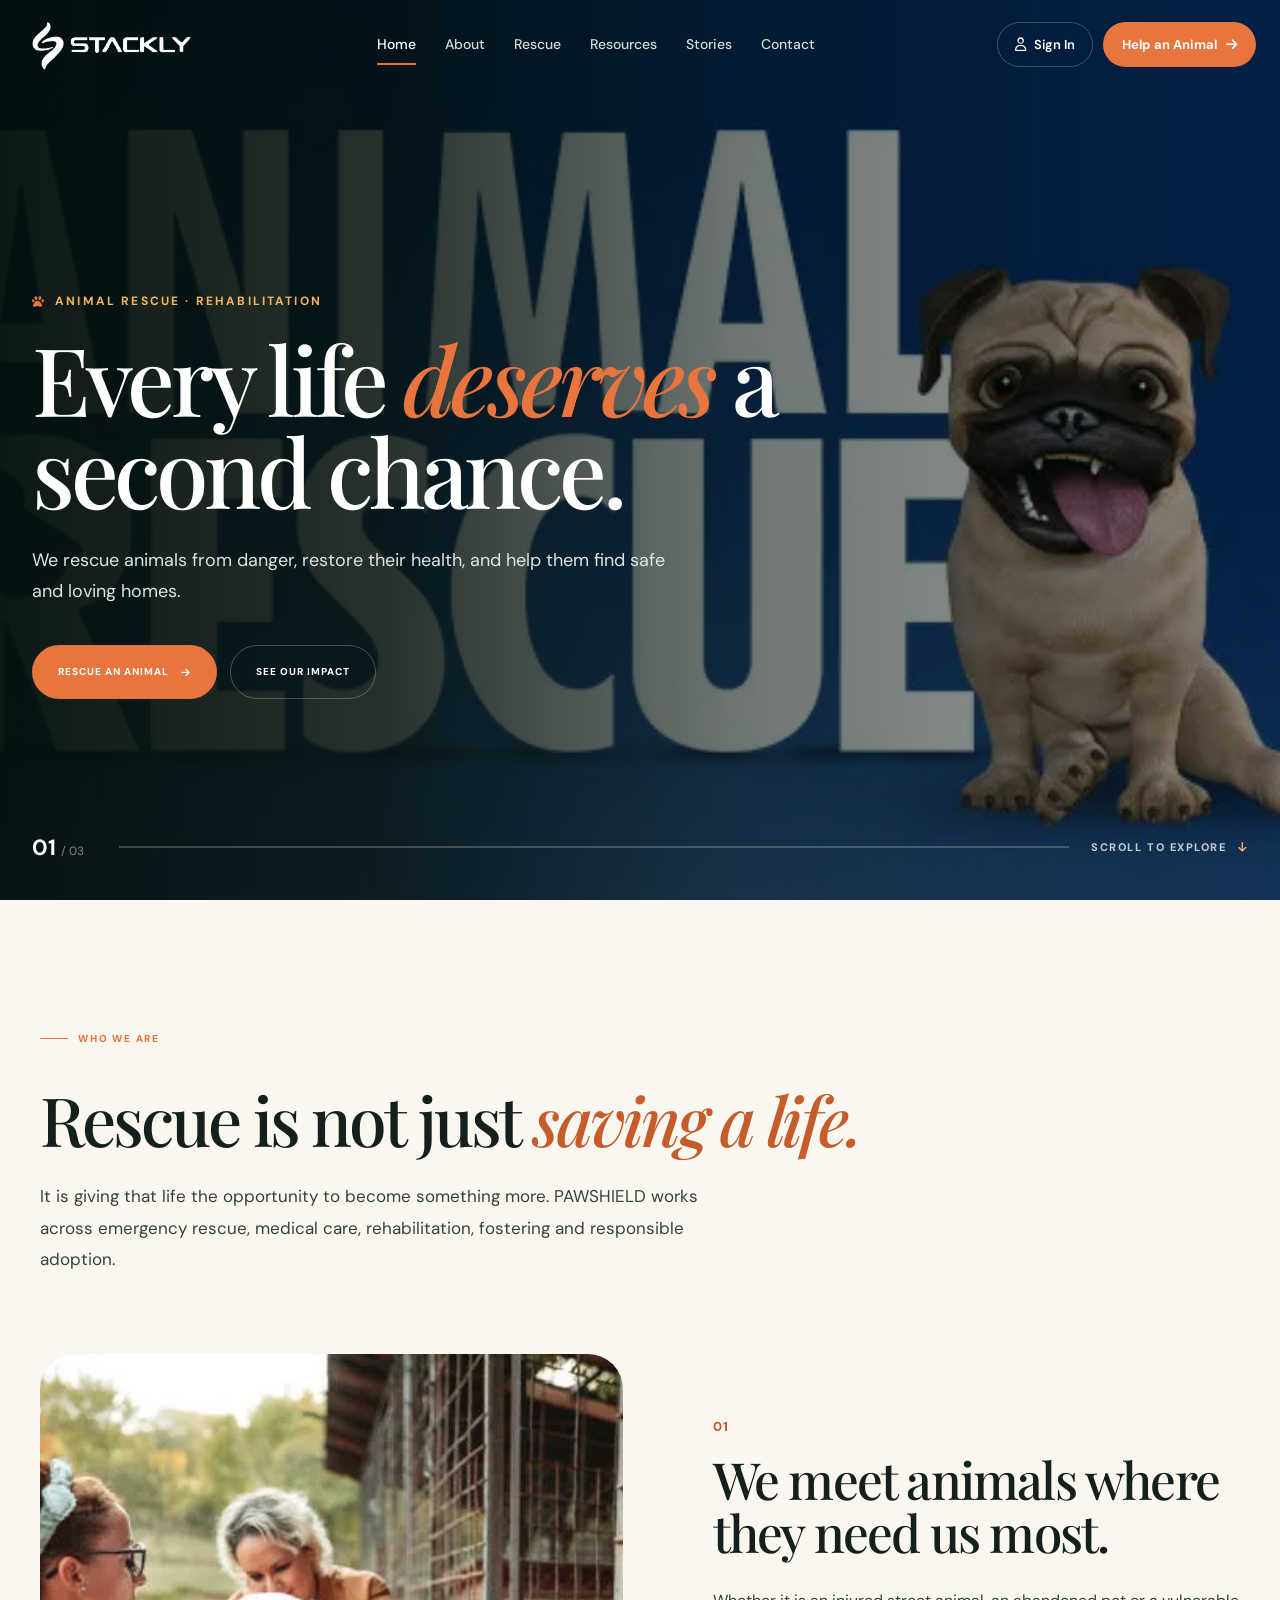
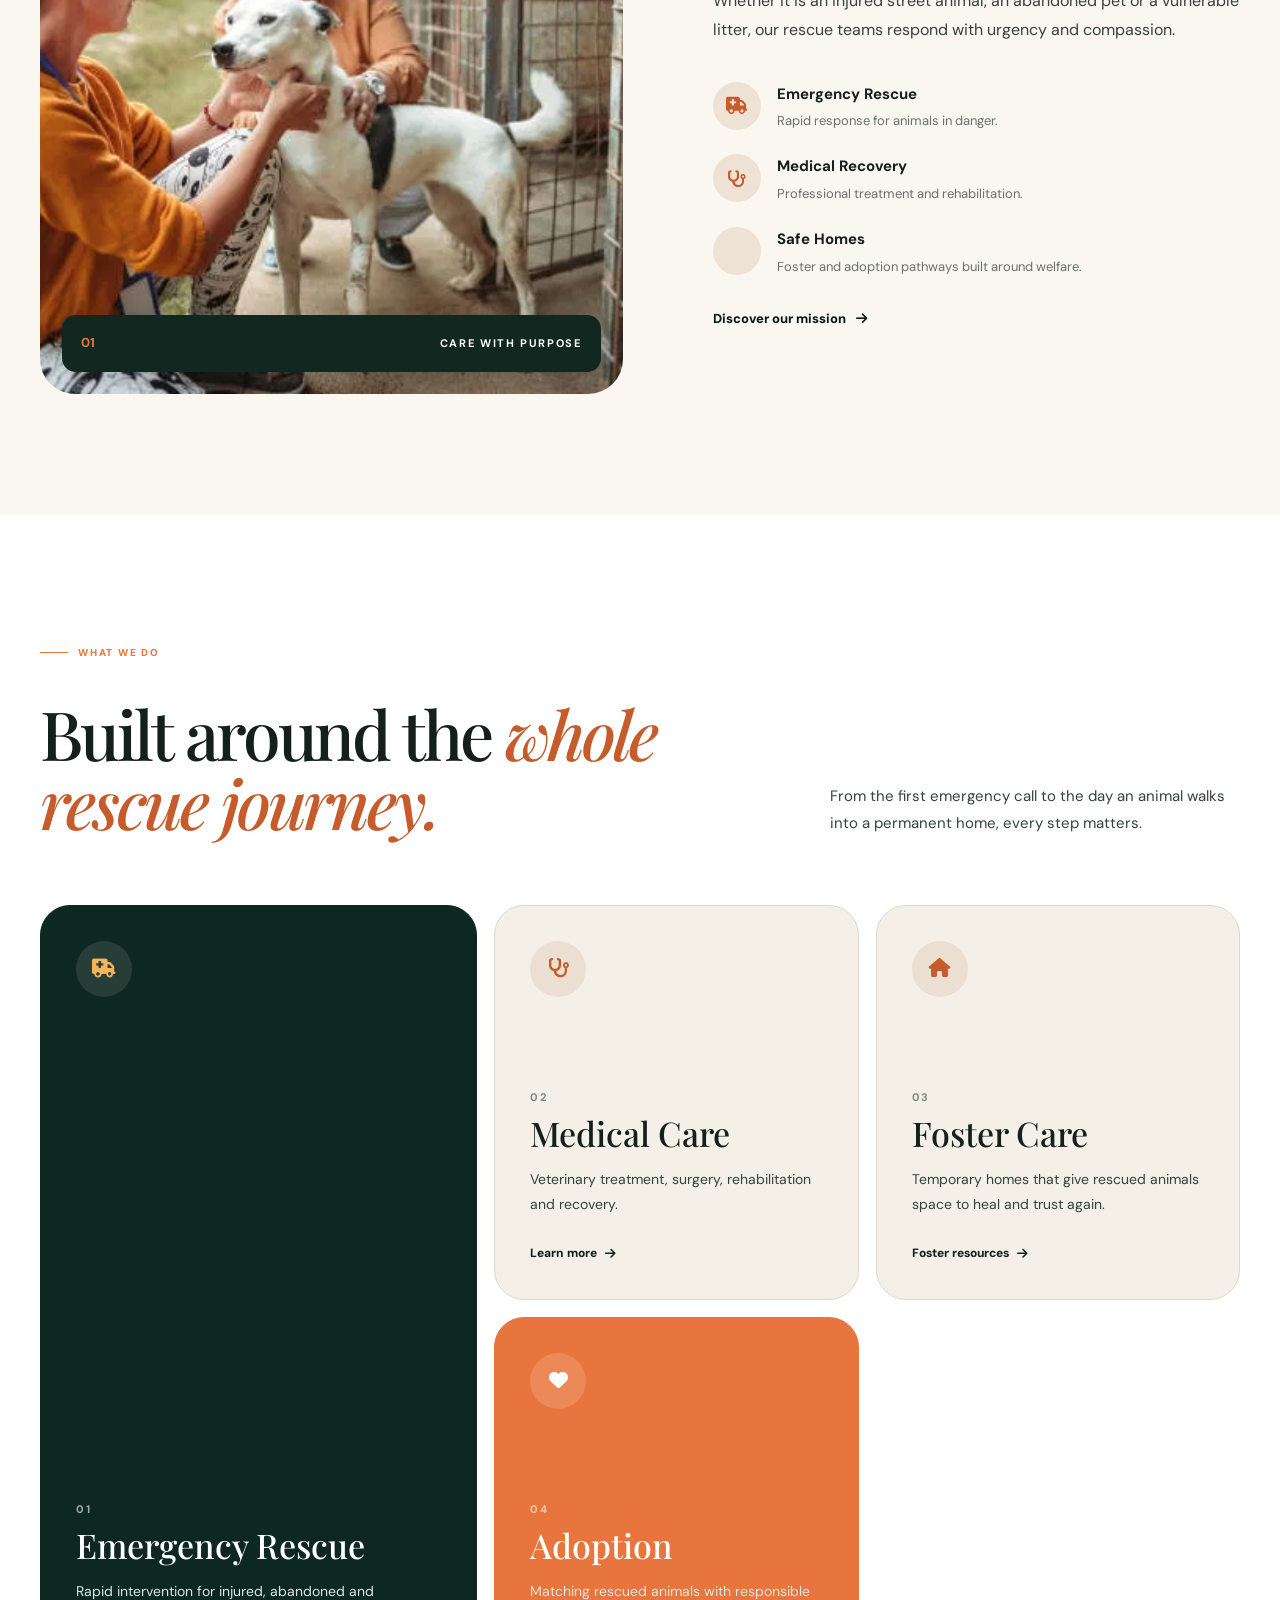
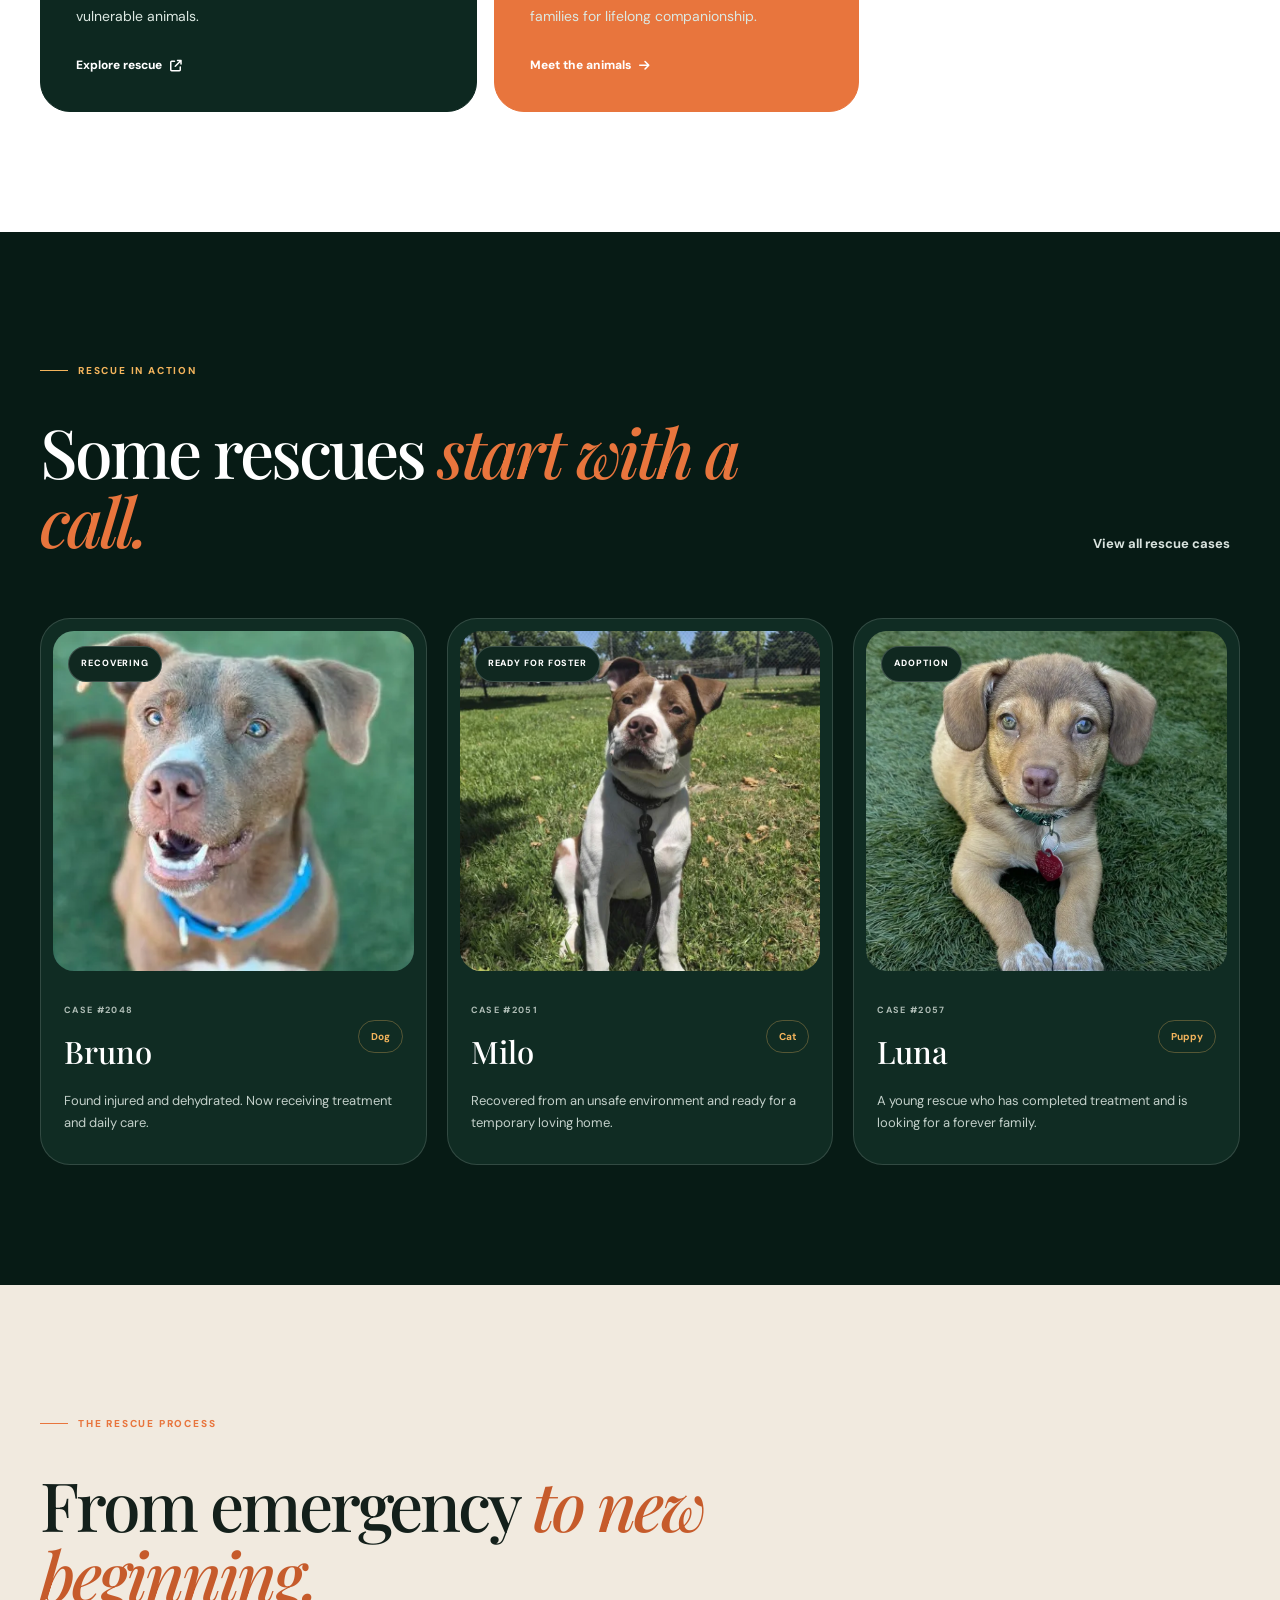
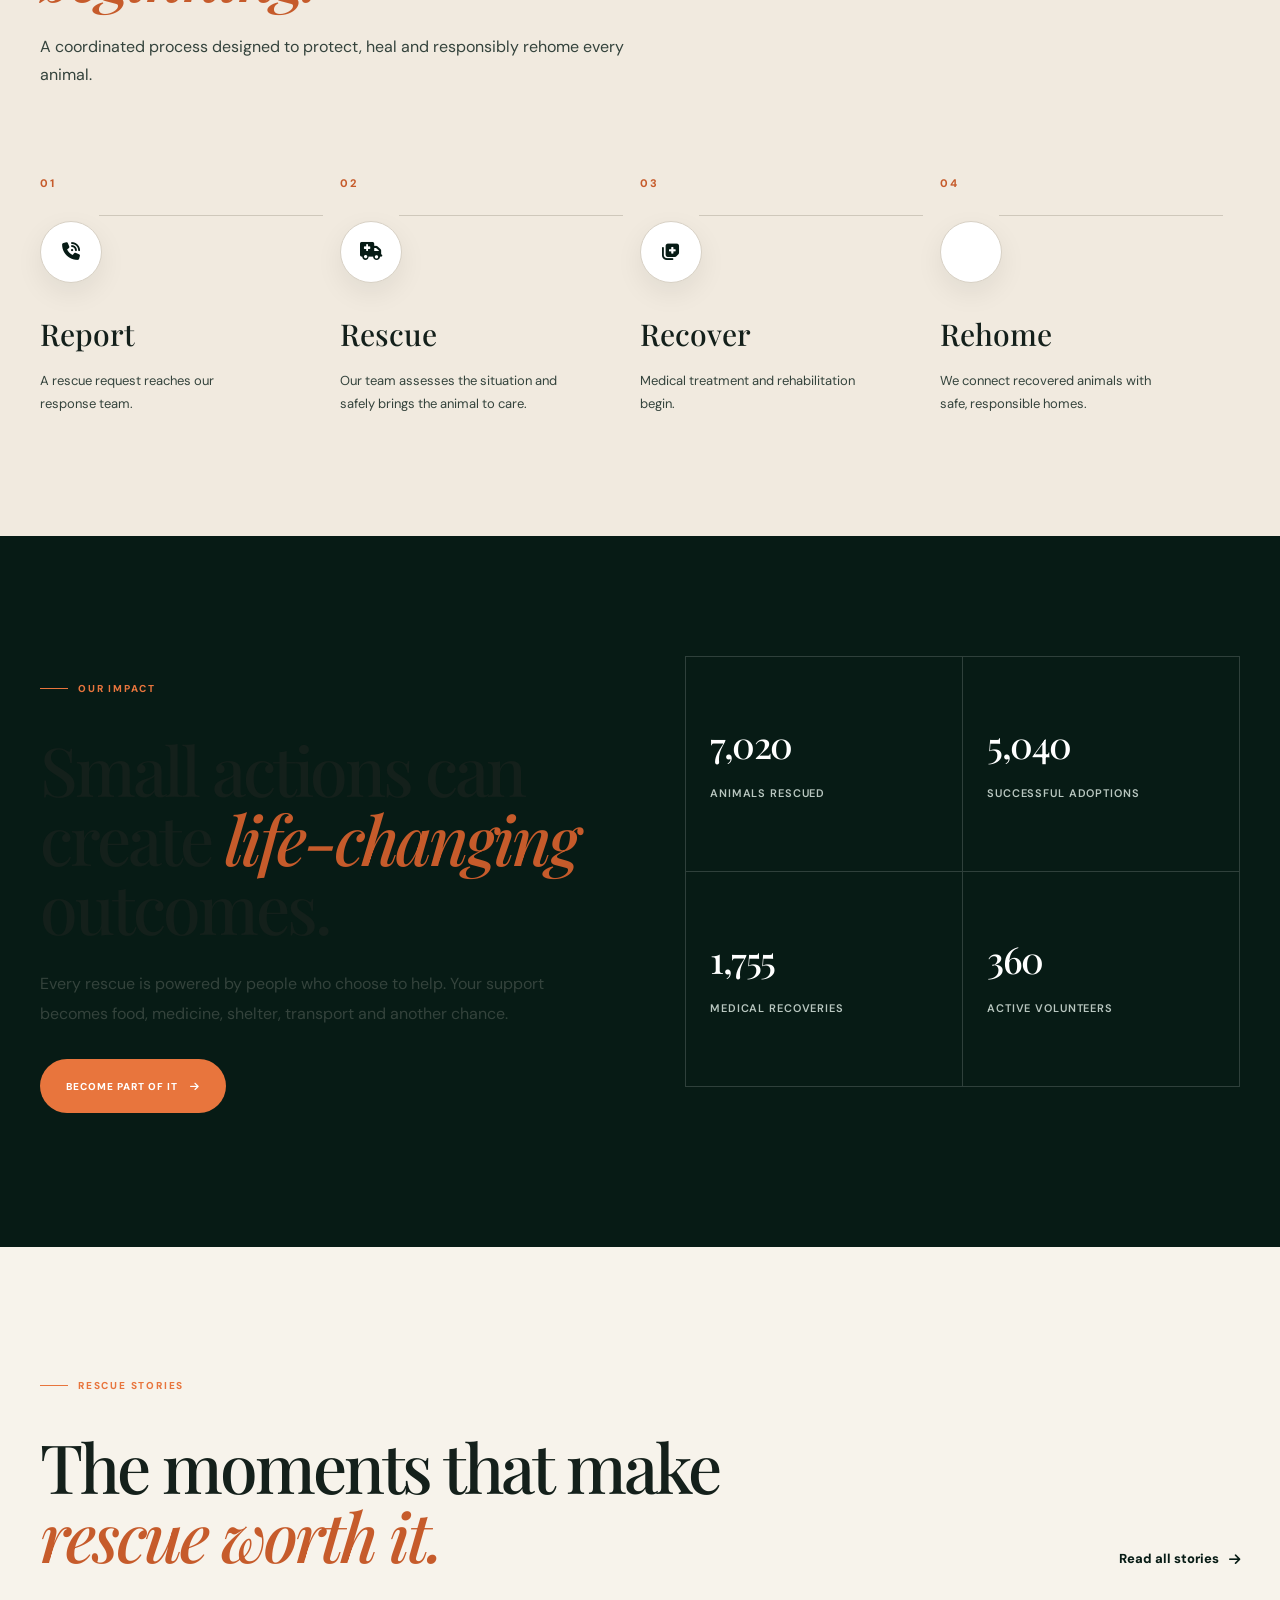
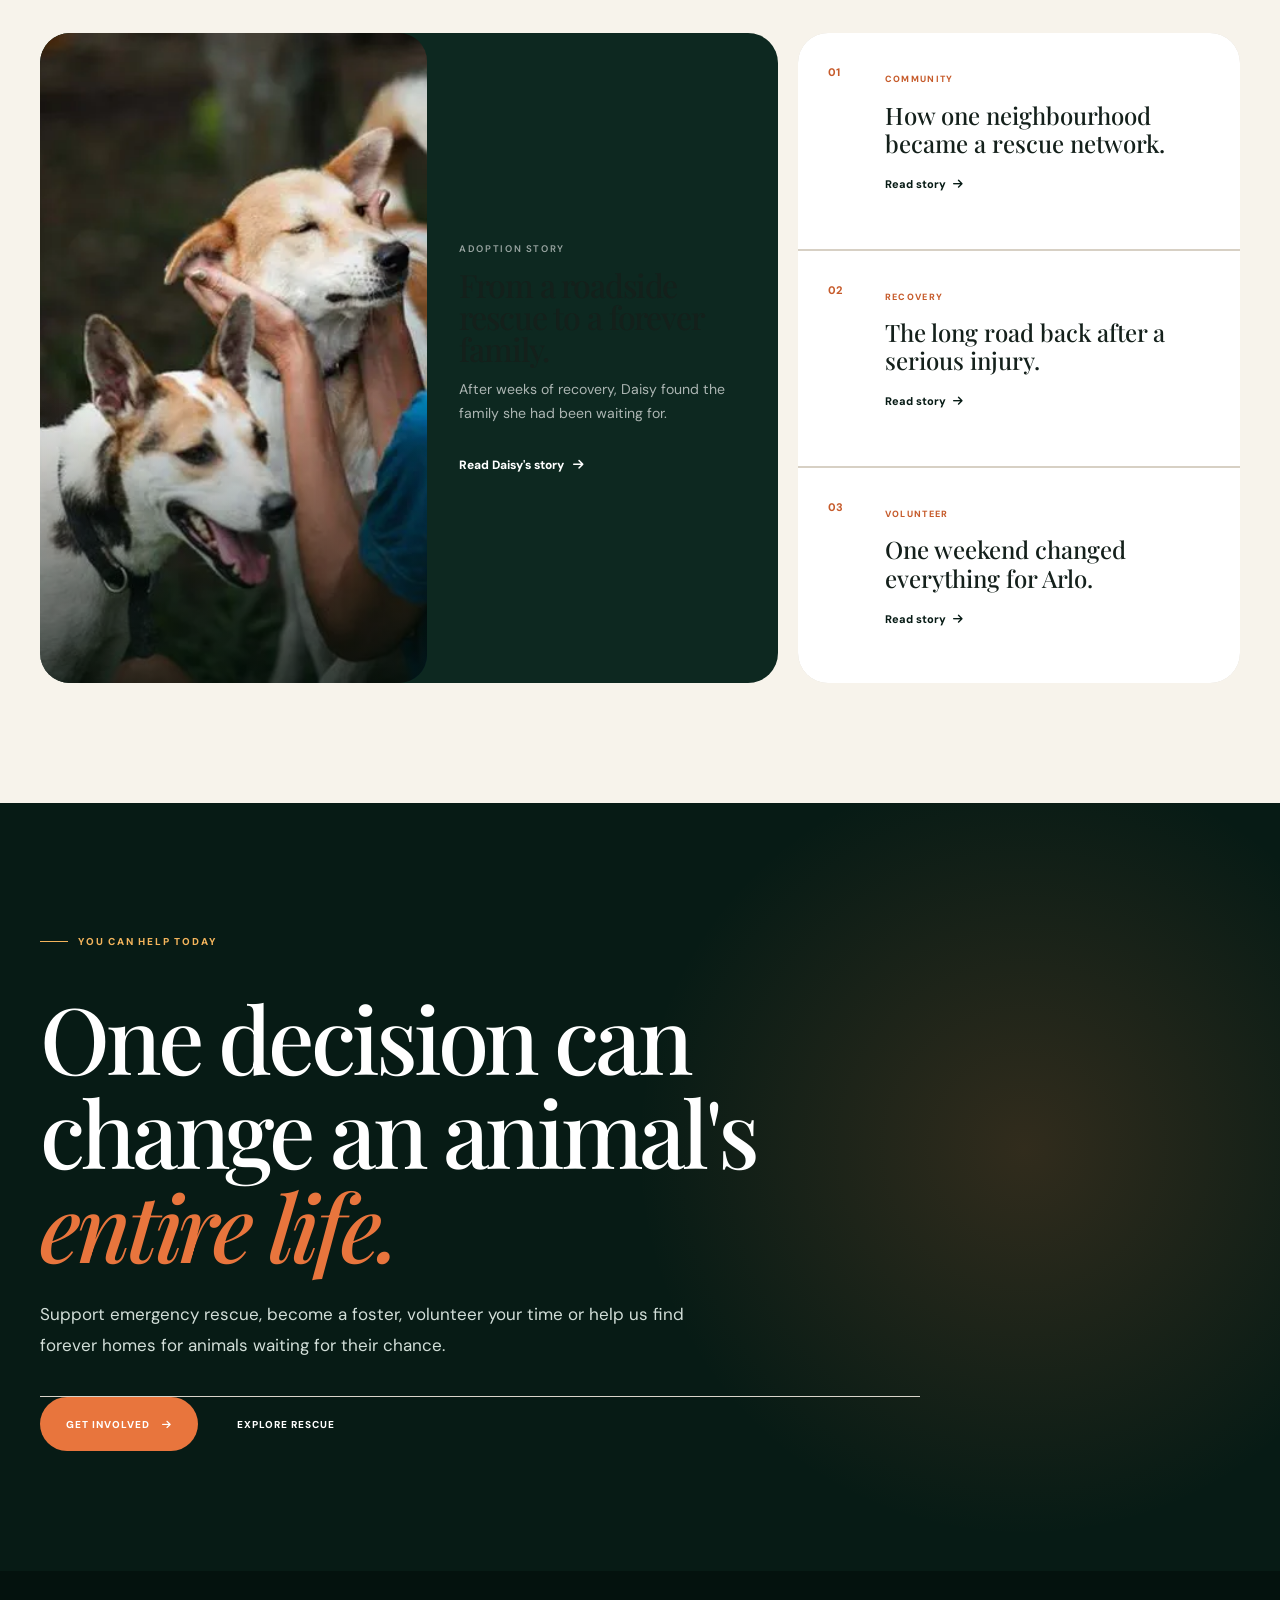
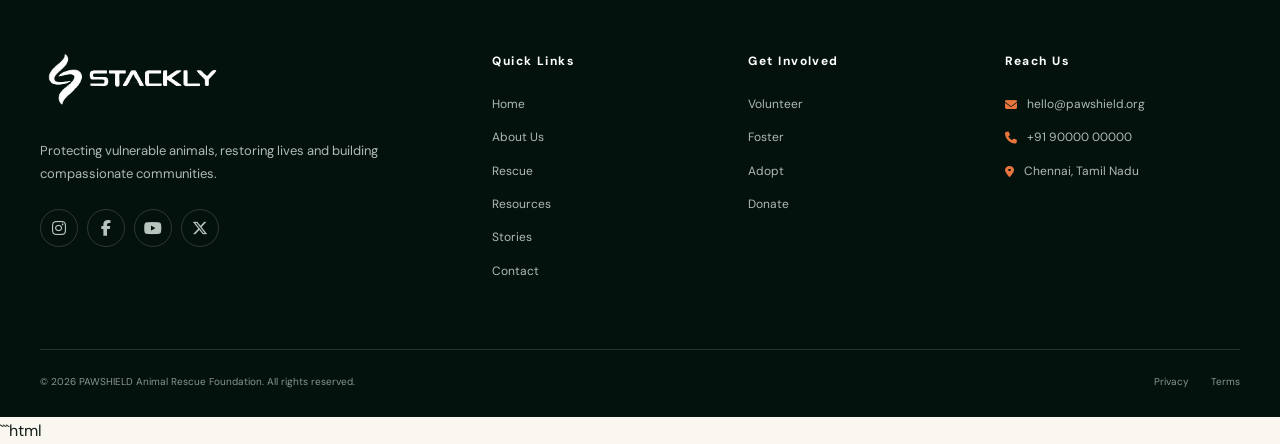
==== index.html @ c8bbee41 "first commit" ====
<!DOCTYPE html>
<html lang="en">

<head>
    <meta charset="UTF-8">

    <meta name="viewport" content="width=device-width, initial-scale=1.0">

    <meta name="description"
        content="A professional animal rescue foundation dedicated to emergency rescue, rehabilitation, foster care and adoption.">

    <title>PAWSHIELD — Animal Rescue Foundation</title>

    <!-- Fonts -->
    <link rel="preconnect" href="https://fonts.googleapis.com">
    <link rel="preconnect" href="https://fonts.gstatic.com" crossorigin>

    <link
        href="https://fonts.googleapis.com/css2?family=DM+Sans:wght@400;500;600;700&family=Playfair+Display:wght@500;600;700&display=swap"
        rel="stylesheet">

    <!-- Icons -->
    <link rel="stylesheet"
        href="https://cdnjs.cloudflare.com/ajax/libs/font-awesome/6.5.2/css/all.min.css">

    <link rel="stylesheet" href="css/style.css">
</head>

<body>

    <!-- =========================================================
         PRELOADER
    ========================================================== -->

    <div class="preloader" id="preloader">

        <div class="loader-brand">

            <div class="loader-paw">
                <i class="fa-solid fa-paw"></i>
            </div>

            <div class="loader-name">
                PAWSHIELD
            </div>

            <span>
                ANIMAL RESCUE FOUNDATION
            </span>

        </div>

        <div class="loader-line">
            <div class="loader-progress"></div>
        </div>

        <div class="loader-status">
            <span>Preparing a safer world</span>
            <strong id="loaderPercent">0%</strong>
        </div>

    </div>


    <!-- =========================================================
         NAVIGATION
    ========================================================== -->

    <header class="site-header" id="siteHeader">

        <div class="nav-shell">

            <a href="index.html" class="brand">

    <img
        src="assets/logo.webp"
        alt="PAWSHIELD Animal Rescue Foundation"
        class="brand-logo"
    >

</a>


            <nav class="desktop-nav">

                <a href="index.html" class="active">Home</a>
                <a href="about.html">About</a>
                <a href="rescue.html">Rescue</a>
                <a href="resources.html">Resources</a>
                <a href="stories.html">Stories</a>
                <a href="contact.html">Contact</a>

            </nav>


            <div class="nav-actions">

                <button class="login-trigger" id="openLogin">
                    <i class="fa-regular fa-user"></i>
                    Sign In
                </button>

                <a href="#help" class="nav-donate">
                    Help an Animal
                    <i class="fa-solid fa-arrow-right"></i>
                </a>

            </div>


            <button class="mobile-menu-btn" id="menuBtn" aria-label="Open menu">
                <span></span>
                <span></span>
                <span></span>
            </button>

        </div>

    </header>


    <!-- =========================================================
         MOBILE NAV
    ========================================================== -->

    <div class="mobile-overlay" id="mobileOverlay"></div>

    <aside class="mobile-drawer" id="mobileDrawer">

        <div class="drawer-top">

            <a href="index.html" class="drawer-brand">

                <span class="brand-mark">
                    <i class="fa-solid fa-paw"></i>
                </span>

                <strong>PAWSHIELD</strong>

            </a>

            <button class="drawer-close" id="drawerClose">
                <i class="fa-solid fa-xmark"></i>
            </button>

        </div>


        <nav class="mobile-nav">

            <a href="index.html" class="active">
                <i class="fa-solid fa-house"></i>
                Home
            </a>

            <a href="about.html">
                <i class="fa-solid fa-heart"></i>
                About
            </a>

            <a href="rescue.html">
                <i class="fa-solid fa-shield-dog"></i>
                Rescue
            </a>

            <a href="resources.html">
                <i class="fa-solid fa-book-open"></i>
                Resources
            </a>

            <a href="stories.html">
                <i class="fa-solid fa-camera"></i>
                Stories
            </a>

            <a href="contact.html">
                <i class="fa-solid fa-location-dot"></i>
                Contact
            </a>

        </nav>


        <div class="drawer-bottom">

            <button class="drawer-login" id="mobileLogin">
                <i class="fa-regular fa-user"></i>
                Sign In
            </button>

            <a href="#help" class="drawer-help">
                Help an Animal
                <i class="fa-solid fa-arrow-right"></i>
            </a>

        </div>

    </aside>


    <main>


        <!-- =====================================================
             SECTION 01 — HERO
        ====================================================== -->

        <section class="hero" id="hero">

            <div class="hero-media">

                <!-- HERO IMAGE 01 -->
                <article class="hero-slide active">

                    <img src="assets/h1.webp"
                        alt="Rescued dog being cared for">

                    <div class="hero-overlay"></div>

                    <div class="hero-content">

                        <span class="hero-eyebrow">
                            <i class="fa-solid fa-paw"></i>
                            ANIMAL RESCUE · REHABILITATION
                        </span>

                        <h1>
                            Every life
                            <em>deserves</em>
                            a second chance.
                        </h1>

                        <p>
                            We rescue animals from danger, restore their health,
                            and help them find safe and loving homes.
                        </p>

                        <div class="hero-actions">

                            <a href="rescue.html" class="btn btn-primary">
                                Rescue an Animal
                                <i class="fa-solid fa-arrow-right"></i>
                            </a>

                            <a href="#impact" class="btn btn-outline">
                                See Our Impact
                            </a>

                        </div>

                    </div>

                </article>


                <!-- HERO IMAGE 02 -->

                <article class="hero-slide">

                    <img src="assets/h2.webp"
                        alt="Rescue team caring for an animal">

                    <div class="hero-overlay"></div>

                    <div class="hero-content">

                        <span class="hero-eyebrow">
                            <i class="fa-solid fa-heart"></i>
                            CARE · COMPASSION · ACTION
                        </span>

                        <h1>
                            Rescue begins
                            with a moment of
                            <em>compassion.</em>
                        </h1>

                        <p>
                            From emergency response to rehabilitation,
                            every rescue is guided by care, patience and dignity.
                        </p>

                        <div class="hero-actions">

                            <a href="about.html" class="btn btn-primary">
                                Our Mission
                                <i class="fa-solid fa-arrow-right"></i>
                            </a>

                            <a href="#how-it-works" class="btn btn-outline">
                                How We Work
                            </a>

                        </div>

                    </div>

                </article>


                <!-- HERO IMAGE 03 -->

                <article class="hero-slide">

                    <img src="assets/h3.webp"
                        alt="Happy adopted rescue dog">

                    <div class="hero-overlay"></div>

                    <div class="hero-content">

                        <span class="hero-eyebrow">
                            <i class="fa-solid fa-house"></i>
                            FOSTER · ADOPT · BELONG
                        </span>

                        <h1>
                            From the streets
                            to a place called
                            <em>home.</em>
                        </h1>

                        <p>
                            Together, we transform abandoned lives into
                            stories of recovery, trust and belonging.
                        </p>

                        <div class="hero-actions">

                            <a href="stories.html" class="btn btn-primary">
                                Read Their Stories
                                <i class="fa-solid fa-arrow-right"></i>
                            </a>

                            <a href="#help" class="btn btn-outline">
                                Support Rescue
                            </a>

                        </div>

                    </div>

                </article>

            </div>


            <!-- HERO BOTTOM -->

            <div class="hero-bottom">

                <div class="hero-counter">
                    <strong id="heroCurrent">01</strong>
                    <span>/ 03</span>
                </div>

                <div class="hero-progress">
                    <span class="hero-progress-active"></span>
                </div>

                <div class="hero-scroll">
                    <span>SCROLL TO EXPLORE</span>
                    <i class="fa-solid fa-arrow-down"></i>
                </div>

            </div>

        </section>


        <!-- =====================================================
             SECTION 02 — MISSION
        ====================================================== -->

        <section class="section mission-section">

            <div class="container">

                <div class="section-intro reveal">

                    <span class="eyebrow">
                        WHO WE ARE
                    </span>

                    <h2>
                        Rescue is not just
                        <span>saving a life.</span>
                    </h2>

                    <p>
                        It is giving that life the opportunity to become
                        something more. PAWSHIELD works across emergency
                        rescue, medical care, rehabilitation, fostering
                        and responsible adoption.
                    </p>

                </div>


                <div class="mission-grid">

                    <div class="mission-image reveal">

                        <!-- IMAGE 04 -->
                        <img src="assets/h4.webp"
                            alt="Animal rescue volunteer">

                        <div class="image-caption">
                            <span>01</span>
                            <strong>CARE WITH PURPOSE</strong>
                        </div>

                    </div>


                    <div class="mission-content reveal">

                        <div class="mission-number">
                            01
                        </div>

                        <h3>
                            We meet animals
                            where they need us most.
                        </h3>

                        <p>
                            Whether it is an injured street animal,
                            an abandoned pet or a vulnerable litter,
                            our rescue teams respond with urgency
                            and compassion.
                        </p>


                        <div class="mission-points">

                            <div class="mission-point">

                                <span>
                                    <i class="fa-solid fa-truck-medical"></i>
                                </span>

                                <div>
                                    <strong>Emergency Rescue</strong>
                                    <p>Rapid response for animals in danger.</p>
                                </div>

                            </div>


                            <div class="mission-point">

                                <span>
                                    <i class="fa-solid fa-stethoscope"></i>
                                </span>

                                <div>
                                    <strong>Medical Recovery</strong>
                                    <p>Professional treatment and rehabilitation.</p>
                                </div>

                            </div>


                            <div class="mission-point">

                                <span>
                                    <i class="fa-solid fa-house-heart"></i>
                                </span>

                                <div>
                                    <strong>Safe Homes</strong>
                                    <p>Foster and adoption pathways built around welfare.</p>
                                </div>

                            </div>

                        </div>

                        <a href="about.html" class="text-link">
                            Discover our mission
                            <i class="fa-solid fa-arrow-right"></i>
                        </a>

                    </div>

                </div>

            </div>

        </section>


        <!-- =====================================================
             SECTION 03 — WHAT WE DO
        ====================================================== -->

        <section class="section services-section">

            <div class="container">

                <div class="section-heading-row reveal">

                    <div>

                        <span class="eyebrow">
                            WHAT WE DO
                        </span>

                        <h2>
                            Built around the
                            <span>whole rescue journey.</span>
                        </h2>

                    </div>

                    <p>
                        From the first emergency call to the day an animal
                        walks into a permanent home, every step matters.
                    </p>

                </div>


                <div class="service-grid">


                    <article class="service-card service-large reveal">

                        <div class="service-icon">
                            <i class="fa-solid fa-truck-medical"></i>
                        </div>

                        <span class="service-index">01</span>

                        <h3>
                            Emergency Rescue
                        </h3>

                        <p>
                            Rapid intervention for injured, abandoned
                            and vulnerable animals.
                        </p>

                        <a href="rescue.html">
                            Explore rescue
                            <i class="fa-solid fa-arrow-up-right-from-square"></i>
                        </a>

                    </article>


                    <article class="service-card reveal">

                        <div class="service-icon">
                            <i class="fa-solid fa-stethoscope"></i>
                        </div>

                        <span class="service-index">02</span>

                        <h3>
                            Medical Care
                        </h3>

                        <p>
                            Veterinary treatment, surgery,
                            rehabilitation and recovery.
                        </p>

                        <a href="rescue.html">
                            Learn more
                            <i class="fa-solid fa-arrow-right"></i>
                        </a>

                    </article>


                    <article class="service-card reveal">

                        <div class="service-icon">
                            <i class="fa-solid fa-house"></i>
                        </div>

                        <span class="service-index">03</span>

                        <h3>
                            Foster Care
                        </h3>

                        <p>
                            Temporary homes that give rescued animals
                            space to heal and trust again.
                        </p>

                        <a href="resources.html">
                            Foster resources
                            <i class="fa-solid fa-arrow-right"></i>
                        </a>

                    </article>


                    <article class="service-card service-accent reveal">

                        <div class="service-icon">
                            <i class="fa-solid fa-heart"></i>
                        </div>

                        <span class="service-index">04</span>

                        <h3>
                            Adoption
                        </h3>

                        <p>
                            Matching rescued animals with responsible
                            families for lifelong companionship.
                        </p>

                        <a href="stories.html">
                            Meet the animals
                            <i class="fa-solid fa-arrow-right"></i>
                        </a>

                    </article>

                </div>

            </div>

        </section>


        <!-- =====================================================
             SECTION 04 — RESCUE CASES
        ====================================================== -->

        <section class="section rescue-preview">

            <div class="container">

                <div class="section-heading-row light reveal">

                    <div>

                        <span class="eyebrow">
                            RESCUE IN ACTION
                        </span>

                        <h2>
                            Some rescues
                            <span>start with a call.</span>
                        </h2>

                    </div>

                    <a href="rescue.html" class="light-link">
                        View all rescue cases
                        <i class="fa-solid fa-arrow-up-right"></i>
                    </a>

                </div>


                <div class="rescue-grid">


                    <article class="rescue-card reveal">

                        <div class="rescue-image">

                            <img src="assets/h5.webp"
                                alt="Rescue dog">

                            <span class="rescue-status">
                                RECOVERING
                            </span>

                        </div>

                        <div class="rescue-info">

                            <div>
                                <small>CASE #2048</small>
                                <h3>Bruno</h3>
                            </div>

                            <span class="rescue-type">
                                Dog
                            </span>

                        </div>

                        <p>
                            Found injured and dehydrated.
                            Now receiving treatment and daily care.
                        </p>

                    </article>


                    <article class="rescue-card reveal">

                        <div class="rescue-image">

                            <img src="assets/h6.webp"
                                alt="Rescued cat">

                            <span class="rescue-status">
                                READY FOR FOSTER
                            </span>

                        </div>

                        <div class="rescue-info">

                            <div>
                                <small>CASE #2051</small>
                                <h3>Milo</h3>
                            </div>

                            <span class="rescue-type">
                                Cat
                            </span>

                        </div>

                        <p>
                            Recovered from an unsafe environment
                            and ready for a temporary loving home.
                        </p>

                    </article>


                    <article class="rescue-card reveal">

                        <div class="rescue-image">

                            <img src="assets/h7.webp"
                                alt="Rescued puppy">

                            <span class="rescue-status">
                                ADOPTION
                            </span>

                        </div>

                        <div class="rescue-info">

                            <div>
                                <small>CASE #2057</small>
                                <h3>Luna</h3>
                            </div>

                            <span class="rescue-type">
                                Puppy
                            </span>

                        </div>

                        <p>
                            A young rescue who has completed treatment
                            and is looking for a forever family.
                        </p>

                    </article>

                </div>

            </div>

        </section>


        <!-- =====================================================
             SECTION 05 — HOW IT WORKS
        ====================================================== -->

        <section class="section process-section" id="how-it-works">

            <div class="container">

                <div class="process-header reveal">

                    <span class="eyebrow">
                        THE RESCUE PROCESS
                    </span>

                    <h2>
                        From emergency
                        <span>to new beginning.</span>
                    </h2>

                    <p>
                        A coordinated process designed to protect,
                        heal and responsibly rehome every animal.
                    </p>

                </div>


                <div class="process-timeline">


                    <div class="process-step reveal">

                        <span class="step-number">
                            01
                        </span>

                        <div class="step-line"></div>

                        <div class="step-icon">
                            <i class="fa-solid fa-phone-volume"></i>
                        </div>

                        <h3>Report</h3>

                        <p>
                            A rescue request reaches our response team.
                        </p>

                    </div>


                    <div class="process-step reveal">

                        <span class="step-number">
                            02
                        </span>

                        <div class="step-line"></div>

                        <div class="step-icon">
                            <i class="fa-solid fa-truck-medical"></i>
                        </div>

                        <h3>Rescue</h3>

                        <p>
                            Our team assesses the situation and safely
                            brings the animal to care.
                        </p>

                    </div>


                    <div class="process-step reveal">

                        <span class="step-number">
                            03
                        </span>

                        <div class="step-line"></div>

                        <div class="step-icon">
                            <i class="fa-solid fa-notes-medical"></i>
                        </div>

                        <h3>Recover</h3>

                        <p>
                            Medical treatment and rehabilitation begin.
                        </p>

                    </div>


                    <div class="process-step reveal">

                        <span class="step-number">
                            04
                        </span>

                        <div class="step-line"></div>

                        <div class="step-icon">
                            <i class="fa-solid fa-house-heart"></i>
                        </div>

                        <h3>Rehome</h3>

                        <p>
                            We connect recovered animals with safe,
                            responsible homes.
                        </p>

                    </div>

                </div>

            </div>

        </section>


        <!-- =====================================================
             SECTION 06 — IMPACT
        ====================================================== -->

        <section class="section impact-section" id="impact">

            <div class="container">

                <div class="impact-layout">

                    <div class="impact-copy reveal">

                        <span class="eyebrow">
                            OUR IMPACT
                        </span>

                        <h2>
                            Small actions can
                            create <span>life-changing</span>
                            outcomes.
                        </h2>

                        <p>
                            Every rescue is powered by people who choose
                            to help. Your support becomes food, medicine,
                            shelter, transport and another chance.
                        </p>

                        <a href="#help" class="btn btn-primary dark-btn">
                            Become Part of It
                            <i class="fa-solid fa-arrow-right"></i>
                        </a>

                    </div>


                    <div class="impact-stats">

                        <div class="impact-stat reveal">

                            <strong class="counter" data-target="12480">
                                0
                            </strong>

                            <span>Animals Rescued</span>

                        </div>


                        <div class="impact-stat reveal">

                            <strong class="counter" data-target="8960">
                                0
                            </strong>

                            <span>Successful Adoptions</span>

                        </div>


                        <div class="impact-stat reveal">

                            <strong class="counter" data-target="3120">
                                0
                            </strong>

                            <span>Medical Recoveries</span>

                        </div>


                        <div class="impact-stat reveal">

                            <strong class="counter" data-target="640">
                                0
                            </strong>

                            <span>Active Volunteers</span>

                        </div>

                    </div>

                </div>

            </div>

        </section>


        <!-- =====================================================
             SECTION 07 — STORIES
        ====================================================== -->

        <section class="section stories-section">

            <div class="container">

                <div class="section-heading-row reveal">

                    <div>

                        <span class="eyebrow">
                            RESCUE STORIES
                        </span>

                        <h2>
                            The moments that
                            make <span>rescue worth it.</span>
                        </h2>

                    </div>

                    <a href="stories.html" class="text-link">
                        Read all stories
                        <i class="fa-solid fa-arrow-right"></i>
                    </a>

                </div>


                <div class="stories-grid">


                    <article class="story-feature reveal">

                        <div class="story-image">

                            <img src="assets/h8.webp"
                                alt="Happy adopted rescue animal">

                        </div>

                        <div class="story-content">

                            <span>
                                ADOPTION STORY
                            </span>

                            <h3>
                                From a roadside rescue
                                to a forever family.
                            </h3>

                            <p>
                                After weeks of recovery, Daisy found
                                the family she had been waiting for.
                            </p>

                            <a href="stories.html">
                                Read Daisy's story
                                <i class="fa-solid fa-arrow-right"></i>
                            </a>

                        </div>

                    </article>


                    <div class="story-side">


                        <article class="mini-story reveal">

                            <span class="mini-number">
                                01
                            </span>

                            <div>

                                <small>
                                    COMMUNITY
                                </small>

                                <h3>
                                    How one neighbourhood
                                    became a rescue network.
                                </h3>

                                <a href="stories.html">
                                    Read story
                                    <i class="fa-solid fa-arrow-right"></i>
                                </a>

                            </div>

                        </article>


                        <article class="mini-story reveal">

                            <span class="mini-number">
                                02
                            </span>

                            <div>

                                <small>
                                    RECOVERY
                                </small>

                                <h3>
                                    The long road back
                                    after a serious injury.
                                </h3>

                                <a href="stories.html">
                                    Read story
                                    <i class="fa-solid fa-arrow-right"></i>
                                </a>

                            </div>

                        </article>


                        <article class="mini-story reveal">

                            <span class="mini-number">
                                03
                            </span>

                            <div>

                                <small>
                                    VOLUNTEER
                                </small>

                                <h3>
                                    One weekend changed
                                    everything for Arlo.
                                </h3>

                                <a href="stories.html">
                                    Read story
                                    <i class="fa-solid fa-arrow-right"></i>
                                </a>

                            </div>

                        </article>

                    </div>

                </div>

            </div>

        </section>


        <!-- =====================================================
             SECTION 08 — FINAL CTA
        ====================================================== -->

        <section class="section help-section" id="help">

            <div class="help-background"></div>

            <div class="container">

                <div class="help-content reveal">

                    <span class="eyebrow">
                        YOU CAN HELP TODAY
                    </span>

                    <h2>
                        One decision can
                        change an animal's
                        <em>entire life.</em>
                    </h2>

                    <p>
                        Support emergency rescue, become a foster,
                        volunteer your time or help us find forever
                        homes for animals waiting for their chance.
                    </p>


                    <div class="help-actions">

                        <a href="contact.html" class="btn btn-primary">
                            Get Involved
                            <i class="fa-solid fa-arrow-right"></i>
                        </a>

                        <a href="rescue.html" class="btn btn-light">
                            Explore Rescue
                        </a>

                    </div>

                </div>

            </div>

        </section>

    </main>


    <!-- =========================================================
         FOOTER
    ========================================================== -->

    <footer class="site-footer">

        <div class="container">

            <div class="footer-main">


                <div class="footer-brand">

                     <a href="index.html" class="brand">

        <img
            src="assets/logo.webp"
            alt="PAWSHIELD Animal Rescue Foundation"
            class="footer-logo"
        >

    </a>

                    <p>
                        Protecting vulnerable animals,
                        restoring lives and building
                        compassionate communities.
                    </p>

                    <div class="social-links">

                        <a href="#" aria-label="Instagram">
                            <i class="fa-brands fa-instagram"></i>
                        </a>

                        <a href="#" aria-label="Facebook">
                            <i class="fa-brands fa-facebook-f"></i>
                        </a>

                        <a href="#" aria-label="Youtube">
                            <i class="fa-brands fa-youtube"></i>
                        </a>

                        <a href="#" aria-label="X">
                            <i class="fa-brands fa-x-twitter"></i>
                        </a>

                    </div>

                </div>


                <div class="footer-column">

                    <h4>Quick Links</h4>

                     <a href="index.html">Home</a>
                    <a href="about.html">About Us</a>
                    <a href="rescue.html">Rescue</a>
                    <a href="resources.html">Resources</a>
                    <a href="stories.html">Stories</a>
                    <a href="contact.html">Contact</a>

                </div>


                <div class="footer-column">

                    <h4>Get Involved</h4>

                    <a href="contact.html">Volunteer</a>
                    <a href="contact.html">Foster</a>
                    <a href="rescue.html">Adopt</a>
                    <a href="#help">Donate</a>

                </div>


                <div class="footer-column footer-contact">

                    <h4>Reach Us</h4>

                    <p>
                        <i class="fa-solid fa-envelope"></i>
                        hello@pawshield.org
                    </p>

                    <p>
                        <i class="fa-solid fa-phone"></i>
                        +91 90000 00000
                    </p>

                    <p>
                        <i class="fa-solid fa-location-dot"></i>
                        Chennai, Tamil Nadu
                    </p>

                </div>

            </div>


            <div class="footer-bottom">

                <span>
                    © 2026 PAWSHIELD Animal Rescue Foundation.
                    All rights reserved.
                </span>

                <div>
                    <a href="#">Privacy</a>
                    <a href="#">Terms</a>
                </div>

            </div>

        </div>

    </footer>


    <!-- =========================================================
         LOGIN MODAL
    ========================================================== -->

    ```html
<!-- =========================================================
     PAWSHIELD LOGIN MODAL
========================================================= -->

<div id="loginModal" class="login-modal">

    <div class="login-modal-content">

        <!-- CLOSE -->
        <button
            type="button"
            class="close-login"
            aria-label="Close login modal">

            <i class="fa-solid fa-xmark"></i>

        </button>


        <div class="login-card">


            <!-- =================================================
                 1. LOGIN SECTION
            ================================================= -->

            <div
                class="form-section active"
                id="loginSection"
                style="display:block; opacity:1; transform:translateY(0);">


                <!-- LOGIN HEADER -->

                <div class="login-header">

                    <a
                        href="index.html"
                        class="login-logo">

                        <img
                            src="assets/logo.webp"
                            alt="PAWSHIELD Animal Rescue Foundation"
                            class="logo-img">

                    </a>

                    <p>
                        Sign in to your PAWSHIELD rescue community.
                    </p>

                </div>


                <!-- USER / ADMIN TABS -->

                <div class="login-tabs">

                    <button
                        type="button"
                        class="login-tab-btn active"
                        id="tabUser">

                        User Login

                    </button>


                    <button
                        type="button"
                        class="login-tab-btn"
                        id="tabAdmin">

                        Admin Login

                    </button>

                </div>


                <!-- SUCCESS MESSAGE -->

                <div
                    id="loginSuccess"
                    class="alert alert-success">
                </div>


                <!-- ERROR MESSAGE -->

                <div
                    id="loginError"
                    class="alert alert-danger">
                </div>


                <!-- LOGIN FORM -->

                <form
                    id="loginForm"
                    novalidate>


                    <!-- EMAIL -->

                    <div class="form-group">

                        <label for="email">
                            Email Address
                        </label>

                        <input
                            type="email"
                            id="email"
                            class="form-control"
                            placeholder="you@example.com"
                            required
                            autocomplete="email">

                        <div
                            class="validation-message"
                            id="loginEmailValError">
                        </div>

                    </div>


                    <!-- PASSWORD -->

                    <div class="form-group">

                        <label for="password">
                            Password
                        </label>


                        <div class="password-input-wrapper">

                            <input
                                type="password"
                                id="password"
                                class="form-control"
                                placeholder="Enter your password"
                                required
                                autocomplete="current-password">


                            <button
                                type="button"
                                id="togglePassword"
                                class="password-toggle-btn"
                                aria-label="Show password">

                                <i class="fa-regular fa-eye"></i>

                            </button>

                        </div>


                        <div
                            class="validation-message"
                            id="loginPasswordValError">
                        </div>

                    </div>


                    <!-- REMEMBER / FORGOT -->

                    <div class="login-remember">

                        <label>

                            <input
                                type="checkbox"
                                id="rememberMe">

                            Remember Me

                        </label>


                        <a
                            href="#"
                            id="forgotPasswordLink">

                            Forgot Password?

                        </a>

                    </div>


                    <!-- LOGIN BUTTON -->

                    <button
                        type="submit"
                        class="btn btn-primary btn-login-submit"
                        style="width:100%;">

                        Sign In

                        <i class="fa-solid fa-arrow-right"></i>

                    </button>


                    <!-- SIGN UP -->

                    <div
                        class="login-signup-link"
                        style="
                            text-align:center;
                            margin-top:20px;
                            font-size:.9rem;
                        ">

                        Don't have an account?

                        <a
                            href="#"
                            id="toSignUpLink">

                            Create Account

                        </a>

                    </div>


                    <!-- SECURITY NOTE -->

                    <div class="login-note">

                        <i class="fa-solid fa-shield-dog"></i>

                        <span>
                            Your information is kept safe and secure.
                        </span>

                    </div>


                </form>

            </div>



            <!-- =================================================
                 2. FORGOT PASSWORD SECTION
            ================================================= -->

            <div
                class="form-section"
                id="forgotSection"
                style="
                    display:none;
                    opacity:0;
                    transform:translateY(10px);
                ">


                <!-- HEADER -->

                <div class="login-header">

                    <a
                        href="index.html"
                        class="login-logo">

                        <img
                            src="assets/logo.webp"
                            alt="PAWSHIELD Animal Rescue Foundation"
                            class="logo-img">

                    </a>


                    <p>
                        Recover access to your PAWSHIELD account.
                    </p>

                </div>


                <!-- SUCCESS -->

                <div
                    id="forgotSuccess"
                    class="alert alert-success">
                </div>


                <!-- ERROR -->

                <div
                    id="forgotError"
                    class="alert alert-danger">
                </div>


                <!-- FORGOT FORM -->

                <form
                    id="forgotForm"
                    novalidate>


                    <div class="form-group">

                        <label for="forgotEmail">
                            Email Address
                        </label>


                        <input
                            type="email"
                            id="forgotEmail"
                            class="form-control"
                            placeholder="you@example.com"
                            required
                            autocomplete="email">


                        <div
                            class="validation-message"
                            id="forgotEmailValError">
                        </div>

                    </div>


                    <!-- SEND RESET -->

                    <button
                        type="submit"
                        class="btn btn-primary btn-forgot-submit"
                        style="
                            width:100%;
                            margin-bottom:12px;
                        ">

                        Send Reset Link

                        <i class="fa-solid fa-arrow-right"></i>

                    </button>


                    <!-- BACK -->

                    <button
                        type="button"
                        class="btn btn-outline btn-back-to-login"
                        id="backToLoginFromForgot"
                        style="
                            width:100%;
                            border-color:var(--primary-color);
                            color:var(--primary-color);
                        ">

                        <i class="fa-solid fa-arrow-left"></i>

                        Back to Login

                    </button>


                </form>

            </div>



            <!-- =================================================
                 3. SIGN UP SECTION
            ================================================= -->

            <div
                class="form-section"
                id="signUpSection"
                style="
                    display:none;
                    opacity:0;
                    transform:translateY(10px);
                ">


                <!-- HEADER -->

                <div class="login-header">

                    <a
                        href="index.html"
                        class="login-logo">

                        <img
                            src="assets/logo.webp"
                            alt="PAWSHIELD Animal Rescue Foundation"
                            class="logo-img">

                    </a>


                    <p>
                        Create your PAWSHIELD rescue community account.
                    </p>

                </div>


                <!-- SUCCESS -->

                <div
                    id="signUpSuccess"
                    class="alert alert-success">
                </div>


                <!-- ERROR -->

                <div
                    id="signUpError"
                    class="alert alert-danger">
                </div>


                <!-- SIGN UP FORM -->

                <form
                    id="signUpForm"
                    novalidate>


                    <!-- FULL NAME -->

                    <div class="form-group">

                        <label for="signUpName">
                            Full Name
                        </label>


                        <input
                            type="text"
                            id="signUpName"
                            class="form-control"
                            placeholder="Enter your full name"
                            required
                            autocomplete="name"
                            oninput="
                                this.value=this.value.replace(
                                    /[^A-Za-z\s]/g,
                                    ''
                                )
                            ">


                        <div
                            class="validation-message"
                            id="signUpNameValError">
                        </div>

                    </div>


                    <!-- EMAIL -->

                    <div class="form-group">

                        <label for="signUpEmail">
                            Email Address
                        </label>


                        <input
                            type="email"
                            id="signUpEmail"
                            class="form-control"
                            placeholder="you@example.com"
                            required
                            autocomplete="email">


                        <div
                            class="validation-message"
                            id="signUpEmailValError">
                        </div>

                    </div>


                    <!-- MOBILE -->

                    <div class="form-group">

                        <label for="signUpMobile">
                            Mobile Number
                        </label>


                        <input
                            type="tel"
                            id="signUpMobile"
                            class="form-control"
                            placeholder="Enter 10-digit number"
                            required
                            maxlength="10"
                            inputmode="numeric"
                            autocomplete="tel"
                            oninput="
                                this.value=this.value.replace(
                                    /[^0-9]/g,
                                    ''
                                )
                            ">


                        <div
                            class="validation-message"
                            id="signUpMobileValError">
                        </div>

                    </div>


                    <!-- PASSWORD -->

                    <div class="form-group">

                        <label for="signUpPassword">
                            Password
                        </label>


                        <div class="password-input-wrapper">

                            <input
                                type="password"
                                id="signUpPassword"
                                class="form-control"
                                placeholder="Minimum 8 characters"
                                required
                                autocomplete="new-password">


                            <button
                                type="button"
                                id="toggleSignUpPassword"
                                class="password-toggle-btn"
                                aria-label="Show password">

                                <i class="fa-regular fa-eye"></i>

                            </button>

                        </div>


                        <div
                            class="validation-message"
                            id="signUpPasswordValError">
                        </div>

                    </div>


                    <!-- CONFIRM PASSWORD -->

                    <div class="form-group">

                        <label for="signUpConfirmPassword">
                            Confirm Password
                        </label>


                        <div class="password-input-wrapper">

                            <input
                                type="password"
                                id="signUpConfirmPassword"
                                class="form-control"
                                placeholder="Re-enter password"
                                required
                                autocomplete="new-password">


                            <button
                                type="button"
                                id="toggleSignUpConfirmPassword"
                                class="password-toggle-btn"
                                aria-label="Show password">

                                <i class="fa-regular fa-eye"></i>

                            </button>

                        </div>


                        <div
                            class="validation-message"
                            id="signUpConfirmPasswordValError">
                        </div>

                    </div>


                    <!-- CREATE ACCOUNT -->

                    <button
                        type="submit"
                        class="btn btn-primary btn-signup-submit"
                        style="
                            width:100%;
                            margin-bottom:12px;
                        ">

                        Create Account

                        <i class="fa-solid fa-arrow-right"></i>

                    </button>


                    <!-- BACK TO LOGIN -->

                    <button
                        type="button"
                        class="btn btn-outline btn-back-to-login"
                        id="backToLoginFromSignUp"
                        style="
                            width:100%;
                            border-color:var(--primary-color);
                            color:var(--primary-color);
                        ">

                        <i class="fa-solid fa-arrow-left"></i>

                        Back to Login

                    </button>


                </form>

            </div>


        </div>

    </div>

</div>

    <!-- =========================================================
         JAVASCRIPT
    ========================================================== -->

    <script>

        /* =====================================================
           PRELOADER
        ====================================================== */

        const preloader = document.getElementById("preloader");
        const loaderPercent = document.getElementById("loaderPercent");

        let loaderValue = 0;

        const loaderInterval = setInterval(() => {

            loaderValue += Math.floor(Math.random() * 8) + 3;

            if (loaderValue >= 100) {

                loaderValue = 100;

                clearInterval(loaderInterval);

                loaderPercent.textContent = "100%";

                setTimeout(() => {

                    preloader.classList.add("loaded");

                    document.body.classList.add("page-ready");

                }, 500);

            }

            loaderPercent.textContent = loaderValue + "%";

        }, 70);


        /* =====================================================
           HEADER SCROLL
        ====================================================== */

        const siteHeader = document.getElementById("siteHeader");

        window.addEventListener("scroll", () => {

            if (window.scrollY > 50) {

                siteHeader.classList.add("scrolled");

            } else {

                siteHeader.classList.remove("scrolled");

            }

        });


        /* =====================================================
           HERO SLIDER
        ====================================================== */

        const heroSlides = document.querySelectorAll(".hero-slide");
        const heroCurrent = document.getElementById("heroCurrent");
        const heroProgress = document.querySelector(".hero-progress-active");

        let currentSlide = 0;

        function changeHeroSlide() {

            heroSlides[currentSlide].classList.remove("active");

            currentSlide++;

            if (currentSlide >= heroSlides.length) {
                currentSlide = 0;
            }

            heroSlides[currentSlide].classList.add("active");

            heroCurrent.textContent =
                String(currentSlide + 1).padStart(2, "0");

            heroProgress.style.width =
                ((currentSlide + 1) / heroSlides.length * 100) + "%";

        }

        setInterval(changeHeroSlide, 6500);


        /* =====================================================
           MOBILE NAVIGATION
        ====================================================== */

        const menuBtn = document.getElementById("menuBtn");
        const drawerClose = document.getElementById("drawerClose");
        const mobileOverlay = document.getElementById("mobileOverlay");
        const mobileDrawer = document.getElementById("mobileDrawer");

        function openMenu() {

            document.body.classList.add("nav-open");

        }

        function closeMenu() {

            document.body.classList.remove("nav-open");

        }

        menuBtn.addEventListener("click", openMenu);
        drawerClose.addEventListener("click", closeMenu);
        mobileOverlay.addEventListener("click", closeMenu);


        document.querySelectorAll(".mobile-nav a").forEach(link => {

            link.addEventListener("click", closeMenu);

        });


        /* =====================================================
           REVEAL ANIMATION
        ====================================================== */

        const revealElements =
            document.querySelectorAll(".reveal");

        const revealObserver =
            new IntersectionObserver((entries) => {

                entries.forEach(entry => {

                    if (entry.isIntersecting) {

                        entry.target.classList.add("is-visible");

                        revealObserver.unobserve(entry.target);

                    }

                });

            }, {
                threshold: 0.12
            });


        revealElements.forEach(element => {

            revealObserver.observe(element);

        });


        /* =====================================================
           COUNTER ANIMATION
        ====================================================== */

        const counters =
            document.querySelectorAll(".counter");

        let countersStarted = false;

        function animateCounters() {

            if (countersStarted) return;

            countersStarted = true;

            counters.forEach(counter => {

                const target =
                    Number(counter.dataset.target);

                let current = 0;

                const increment =
                    Math.max(1, Math.floor(target / 80));

                const updateCounter = () => {

                    current += increment;

                    if (current >= target) {

                        counter.textContent =
                            target.toLocaleString();

                        return;

                    }

                    counter.textContent =
                        current.toLocaleString();

                    requestAnimationFrame(updateCounter);

                };

                updateCounter();

            });

        }


        const impactSection =
            document.getElementById("impact");

        const counterObserver =
            new IntersectionObserver((entries) => {

                entries.forEach(entry => {

                    if (entry.isIntersecting) {

                        animateCounters();

                        counterObserver.disconnect();

                    }

                });

            }, {
                threshold: 0.3
            });

        counterObserver.observe(impactSection);


        /* =====================================================
           LOGIN MODAL
        ====================================================== */

        const authModal =
            document.getElementById("authModal");

        const openLogin =
            document.getElementById("openLogin");

        const mobileLogin =
            document.getElementById("mobileLogin");

        const closeLogin =
            document.getElementById("closeLogin");

        const modalOverlay =
            document.getElementById("modalOverlay");


        function showLogin() {

            authModal.classList.add("active");

            document.body.classList.add("modal-open");

        }


        function hideLogin() {

            authModal.classList.remove("active");

            document.body.classList.remove("modal-open");

        }


        openLogin.addEventListener("click", showLogin);

        mobileLogin.addEventListener("click", () => {

            closeMenu();

            showLogin();

        });

        closeLogin.addEventListener("click", hideLogin);

        modalOverlay.addEventListener("click", hideLogin);


        /* =====================================================
           PASSWORD TOGGLE
        ====================================================== */

        const passwordInput =
            document.getElementById("password");

        const passwordToggle =
            document.getElementById("passwordToggle");


        passwordToggle.addEventListener("click", () => {

            const isPassword =
                passwordInput.type === "password";

            passwordInput.type =
                isPassword ? "text" : "password";

            passwordToggle.innerHTML =
                isPassword
                    ? '<i class="fa-regular fa-eye-slash"></i>'
                    : '<i class="fa-regular fa-eye"></i>';

        });


        /* =====================================================
           LOGIN FORM
        ====================================================== */

        const loginForm =
            document.getElementById("loginForm");

        loginForm.addEventListener("submit", (event) => {

            event.preventDefault();

            const button =
                loginForm.querySelector(".auth-submit");

            button.innerHTML =
                'Signing in <i class="fa-solid fa-spinner fa-spin"></i>';

            setTimeout(() => {

                button.innerHTML =
                    'Signed In <i class="fa-solid fa-check"></i>';

            }, 1000);

        });


        /* =====================================================
           ESCAPE KEY
        ====================================================== */

        document.addEventListener("keydown", (event) => {

            if (event.key === "Escape") {

                closeMenu();
                hideLogin();

            }

        });


        /* =====================================================
           SMOOTH ANCHOR
        ====================================================== */

        document.querySelectorAll('a[href^="#"]').forEach(link => {

            link.addEventListener("click", function (event) {

                const targetId =
                    this.getAttribute("href");

                if (targetId === "#") return;

                const target =
                    document.querySelector(targetId);

                if (!target) return;

                event.preventDefault();

                target.scrollIntoView({
                    behavior: "smooth",
                    block: "start"
                });

            });

        });

    </script>
   <script src="js/login-modal.js"></script>
   
</body>

</html>
---- css/style.css ----
:root {
    --forest: #071b15;
    --forest-2: #0d2820;
    --forest-3: #15372c;

    --ivory: #faf7f0;
    --cream: #f1eadf;
    --white: #ffffff;

    --ink: #14201b;
    --ink-soft: #26352e;

    --text-dark: #34433c;
    --text-light: #eef5f1;
    --text-muted: #68766f;
    --text-muted-light: #b8c5be;

    --orange: #e8753d;
    --orange-dark: #c95b27;
    --amber: #f5b75e;
    --green: #3d9d73;

    --border-light: #dcd8ce;
    --border-dark: rgba(255,255,255,.16);

    --shadow:
        0 25px 70px rgba(7,27,21,.12);

    --radius: 28px;

    --container: 1240px;
}


/* =========================================================
   RESET
========================================================= */

* {
    margin: 0;
    padding: 0;
    box-sizing: border-box;
}

html {
    scroll-behavior: smooth;
}

body {
    margin: 0;
    background: var(--ivory);
    color: var(--ink);

    font-family: "DM Sans", sans-serif;

    font-size: 16px;
    line-height: 1.7;

    overflow-x: hidden;

    -webkit-font-smoothing: antialiased;
}

body.modal-open,
body.nav-open {
    overflow: hidden;
}

img {
    display: block;
    width: 100%;
    max-width: 100%;
}

a {
    color: inherit;
    text-decoration: none;
}

button,
input,
textarea,
select {
    font: inherit;
}

button {
    cursor: pointer;
}


/* =========================================================
   CONTAINER
========================================================= */

.container {
    width: min(
        calc(100% - 64px),
        var(--container)
    );

    margin-inline: auto;
}


/* =========================================================
   PRELOADER
========================================================= */

.preloader {
    position: fixed;
    inset: 0;
    z-index: 99999;

    display: flex;
    flex-direction: column;
    justify-content: center;
    align-items: center;

    background: #071b15;
    color: #ffffff;

    transition:
        opacity .8s ease,
        visibility .8s ease,
        transform .9s cubic-bezier(.7,0,.2,1);
}

.preloader.loaded {
    opacity: 0;
    visibility: hidden;
    transform: translateY(-100%);
    pointer-events: none;
}

.loader-brand {
    display: flex;
    flex-direction: column;
    align-items: center;
    text-align: center;

    animation:
        loaderIn 1s cubic-bezier(.2,.8,.2,1) both;
}

.loader-paw {
    width: 72px;
    height: 72px;

    display: grid;
    place-items: center;

    margin-bottom: 22px;

    color: var(--orange);

    border: 1px solid rgba(255,255,255,.25);
    border-radius: 50%;

    font-size: 27px;

    animation: pawPulse 1.7s ease-in-out infinite;
}

.loader-name {
    font-size: 27px;
    font-weight: 700;
    letter-spacing: .15em;
}

.loader-brand span {
    margin-top: 5px;

    color: #b8c5be;

    font-size: 10px;
    font-weight: 600;
    letter-spacing: .2em;
}

.loader-line {
    width: min(360px, 75vw);
    height: 3px;

    margin-top: 52px;

    background: rgba(255,255,255,.15);

    overflow: hidden;
}

.loader-progress {
    width: 0;
    height: 100%;

    background: var(--orange);

    animation:
        loaderProgress 2.1s cubic-bezier(.2,.8,.2,1) forwards;
}

.loader-status {
    width: min(360px, 75vw);

    display: flex;
    justify-content: space-between;

    margin-top: 13px;

    color: #b8c5be;

    font-size: 11px;
}

.loader-status strong {
    color: #ffffff;
}


/* =========================================================
   HEADER
========================================================= */

.site-header {
    position: fixed;

    top: 0;
    left: 0;
    right: 0;

    z-index: 500;

    padding: 19px 0;

    transition:
        background .35s ease,
        padding .35s ease,
        box-shadow .35s ease;
}

.site-header.scrolled {
    padding: 12px 0;

    background: rgba(7,27,21,.96);

    box-shadow:
        0 10px 35px rgba(0,0,0,.18);

    backdrop-filter: blur(16px);
}

.nav-shell {
    width: min(
        calc(100% - 48px),
        1380px
    );

    margin: auto;

    display: flex;
    align-items: center;
    justify-content: space-between;

    gap: 30px;
}


/* =========================================================
   BRAND
========================================================= */

.brand {
    display: inline-flex;
    align-items: center;
    gap: 12px;

    flex-shrink: 0;
}

.brand-mark {
    width: 44px;
    height: 44px;

    display: grid;
    place-items: center;

    background: var(--orange);
    color: #ffffff;

    border-radius: 50%;

    font-size: 18px;

    box-shadow:
        0 8px 25px rgba(232,117,61,.25);
}

.brand-text {
    display: flex;
    flex-direction: column;

    line-height: 1;
}

.brand-text strong {
    color: #ffffff;

    font-size: 15px;
    font-weight: 700;

    letter-spacing: .13em;
}

.brand-text small {
    margin-top: 6px;

    color: #aebbb4;

    font-size: 8px;
    font-weight: 600;

    letter-spacing: .15em;
}


/* =========================================================
   DESKTOP NAV
========================================================= */

.desktop-nav {
    display: flex;
    align-items: center;

    gap: 29px;
}

.desktop-nav a {
    position: relative;

    padding: 7px 0;

    color: #d2ddd7;

    font-size: 14px;
    font-weight: 500;

    transition: color .25s ease;
}

.desktop-nav a::after {
    content: "";

    position: absolute;

    left: 0;
    bottom: -1px;

    width: 0;
    height: 2px;

    background: var(--orange);

    transition: width .3s ease;
}

.desktop-nav a:hover,
.desktop-nav a.active {
    color: #ffffff;
}

.desktop-nav a:hover::after,
.desktop-nav a.active::after {
    width: 100%;
}


/* =========================================================
   NAV BUTTONS
========================================================= */

.nav-actions {
    display: flex;
    align-items: center;
    gap: 10px;
}

.login-trigger {
    min-height: 45px;

    display: inline-flex;
    align-items: center;
    gap: 8px;

    padding: 0 17px;

    color: #ffffff;

    background: transparent;

    border: 1px solid rgba(255,255,255,.24);
    border-radius: 100px;

    font-size: 13px;
    font-weight: 600;

    transition: .3s ease;
}

.login-trigger:hover {
    background: rgba(255,255,255,.10);
    border-color: rgba(255,255,255,.45);

    transform: translateY(-2px);
}

.nav-donate {
    min-height: 45px;

    display: inline-flex;
    align-items: center;
    gap: 9px;

    padding: 0 19px;

    background: var(--orange);
    color: #ffffff;

    border-radius: 100px;

    font-size: 13px;
    font-weight: 700;

    transition: .3s ease;
}

.nav-donate:hover {
    background: var(--orange-dark);
    transform: translateY(-2px);
}


/* =========================================================
   MOBILE MENU
========================================================= */

.mobile-menu-btn {
    display: none;

    width: 45px;
    height: 45px;

    align-items: center;
    justify-content: center;

    flex-direction: column;
    gap: 5px;

    background: rgba(255,255,255,.09);

    border: 1px solid rgba(255,255,255,.18);

    border-radius: 50%;
}

.mobile-menu-btn span {
    width: 19px;
    height: 2px;

    background: #ffffff;
}


/* =========================================================
   MOBILE DRAWER
========================================================= */

.mobile-overlay {
    position: fixed;
    inset: 0;

    z-index: 800;

    background: rgba(0,0,0,.58);

    opacity: 0;
    visibility: hidden;

    pointer-events: none;

    transition: .35s ease;
}

.mobile-drawer {
    position: fixed;

    top: 0;
    left: 0;

    z-index: 900;

    width: min(86vw, 370px);
    height: 100dvh;

    display: flex;
    flex-direction: column;

    padding: 25px;

    background: #071b15;

    transform: translateX(-105%);

    transition:
        transform .5s cubic-bezier(.2,.8,.2,1);

    overflow-y: auto;
}

body.nav-open .mobile-drawer {
    transform: translateX(0);
}

body.nav-open .mobile-overlay {
    opacity: 1;
    visibility: visible;
    pointer-events: auto;
}

.drawer-top {
    display: flex;
    align-items: center;
    justify-content: space-between;

    padding-bottom: 25px;

    border-bottom: 1px solid var(--border-dark);
}

.drawer-brand {
    display: flex;
    align-items: center;
    gap: 10px;

    color: #ffffff;
}

.drawer-brand .brand-mark {
    width: 38px;
    height: 38px;
}

.drawer-brand strong {
    font-size: 14px;
    letter-spacing: .12em;
}

.drawer-close {
    width: 42px;
    height: 42px;

    color: #ffffff;

    background: rgba(255,255,255,.09);

    border-radius: 50%;
}

.mobile-nav {
    display: flex;
    flex-direction: column;
    gap: 5px;

    padding: 30px 0;
}

.mobile-nav a {
    display: flex;
    align-items: center;
    gap: 15px;

    min-height: 53px;

    padding: 0 15px;

    color: #c8d3cd;

    border-radius: 12px;

    font-size: 15px;
    font-weight: 500;
}

.mobile-nav a i {
    width: 21px;
    color: var(--orange);
}

.mobile-nav a:hover,
.mobile-nav a.active {
    color: #ffffff;
    background: rgba(255,255,255,.08);
}

.drawer-bottom {
    display: flex;
    flex-direction: column;
    gap: 10px;

    margin-top: auto;

    padding-top: 20px;

    border-top: 1px solid var(--border-dark);
}

.drawer-login,
.drawer-help {
    min-height: 52px;

    display: flex;
    align-items: center;
    justify-content: center;
    gap: 9px;

    border-radius: 100px;

    font-size: 13px;
    font-weight: 700;
}

.drawer-login {
    color: #ffffff;
    background: rgba(255,255,255,.08);
}

.drawer-help {
    color: #ffffff;
    background: var(--orange);
}


/* =========================================================
   HERO
========================================================= */

.hero {
    position: relative;

    min-height: 100svh;

    overflow: hidden;

    background: #071b15;
    color: #ffffff;
}

.hero-media {
    position: absolute;
    inset: 0;
}

.hero-slide {
    position: absolute;
    inset: 0;

    opacity: 0;
    visibility: hidden;

    transform: scale(1.055);

    transition:
        opacity 1s ease,
        visibility 1s ease,
        transform 7s cubic-bezier(.2,.6,.2,1);
}

.hero-slide.active {
    opacity: 1;
    visibility: visible;

    transform: scale(1);
}

.hero-slide > img {
    position: absolute;
    inset: 0;

    width: 100%;
    height: 100%;

    object-fit: cover;
}

.hero-slide.active > img {
    animation:
        heroZoom 7s cubic-bezier(.2,.6,.2,1) both;
}


/*
    STRONGER OVERLAY
    prevents image/text blending
*/

.hero-overlay {
    position: absolute;
    inset: 0;

    background:
        linear-gradient(
            90deg,
            rgba(3,15,11,.96) 0%,
            rgba(3,15,11,.86) 30%,
            rgba(3,15,11,.58) 57%,
            rgba(3,15,11,.38) 100%
        );
}

.hero-content {
    position: relative;
    z-index: 5;

    width: min(
        calc(100% - 64px),
        var(--container)
    );

    min-height: 100svh;

    margin: auto;

    display: flex;
    flex-direction: column;
    justify-content: center;
    align-items: flex-start;

    padding-top: 90px;
}

.hero-eyebrow {
    display: inline-flex;
    align-items: center;
    gap: 9px;

    color: var(--amber);

    font-size: 12px;
    font-weight: 700;

    letter-spacing: .18em;
}

.hero-eyebrow i {
    color: var(--orange);
}

.hero-content h1 {
    max-width: 850px;

    margin-top: 21px;

    font-family: "Playfair Display", serif;

    font-size:
        clamp(60px, 7.4vw, 105px);

    line-height: .97;

    font-weight: 500;

    letter-spacing: -.045em;

    color: #ffffff;
}

.hero-content h1 em {
    color: var(--orange);
    font-style: italic;
}

.hero-content p {
    max-width: 650px;

    margin-top: 28px;

    color: #dce6e1;

    font-size: 18px;
    line-height: 1.75;
}

.hero-actions {
    display: flex;
    flex-wrap: wrap;
    gap: 13px;

    margin-top: 37px;
}

.btn {
    min-height: 55px;

    display: inline-flex;
    align-items: center;
    justify-content: center;
    gap: 11px;

    padding: 0 25px;

    border-radius: 100px;

    font-size: 13px;
    font-weight: 700;

    transition: .35s ease;
}

.btn-primary {
    color: #ffffff;
    background: var(--orange);
}

.btn-primary:hover {
    background: var(--orange-dark);

    transform: translateY(-3px);

    box-shadow:
        0 16px 35px rgba(232,117,61,.28);
}

.btn-outline {
    color: #ffffff;

    background: rgba(7,27,21,.48);

    border: 1px solid rgba(255,255,255,.34);
}

.btn-outline:hover {
    color: var(--forest);
    background: #ffffff;

    transform: translateY(-3px);
}


/* =========================================================
   HERO BOTTOM
========================================================= */

.hero-bottom {
    position: absolute;

    z-index: 10;

    left: 0;
    right: 0;
    bottom: 34px;

    width: min(
        calc(100% - 64px),
        var(--container)
    );

    margin: auto;

    display: flex;
    align-items: center;

    gap: 22px;
}

.hero-counter {
    display: flex;
    align-items: baseline;
    gap: 5px;

    min-width: 55px;
}

.hero-counter strong {
    color: #ffffff;
    font-size: 16px;
}

.hero-counter span {
    color: #aebbb5;
    font-size: 11px;
}

.hero-progress {
    width: 180px;
    height: 2px;

    background: rgba(255,255,255,.25);

    overflow: hidden;
}

.hero-progress-active {
    display: block;

    width: 33.333%;
    height: 100%;

    background: var(--orange);

    transition: width .6s ease;
}

.hero-scroll {
    margin-left: auto;

    display: flex;
    align-items: center;
    gap: 13px;

    color: #c4d0ca;

    font-size: 10px;
    font-weight: 600;

    letter-spacing: .17em;
}

.hero-scroll i {
    color: var(--orange);

    animation:
        scrollBounce 1.8s ease-in-out infinite;
}


/* =========================================================
   GENERAL SECTION
========================================================= */

.section {
    position: relative;

    padding: 135px 0;
}

.section h2 {
    margin-top: 18px;

    font-family: "Playfair Display", serif;

    font-size:
        clamp(48px, 5.3vw, 73px);

    line-height: 1.02;

    font-weight: 500;

    letter-spacing: -.045em;

    color: var(--ink);
}

.section h2 span {
    color: var(--orange-dark);
    font-style: italic;
}

.eyebrow {
    display: inline-block;

    color: var(--orange-dark);

    font-size: 11px;
    font-weight: 800;

    letter-spacing: .19em;
}


/* =========================================================
   MISSION
========================================================= */

.mission-section {
    background: #faf7f0;
}

.section-intro {
    max-width: 850px;
}

.section-intro p {
    max-width: 710px;

    margin-top: 27px;

    color: var(--text-dark);

    font-size: 17px;
    line-height: 1.85;
}

.mission-grid {
    display: grid;

    grid-template-columns:
        minmax(0,1.05fr)
        minmax(0,.95fr);

    gap: 90px;

    align-items: center;

    margin-top: 78px;
}

.mission-image {
    position: relative;

    min-height: 640px;

    overflow: hidden;

    border-radius: 35px;

    background: #d8d1c5;
}

.mission-image img {
    width: 100%;
    height: 100%;

    min-height: 640px;

    object-fit: cover;

    transition:
        transform .9s cubic-bezier(.2,.7,.2,1);
}

.mission-image:hover img {
    transform: scale(1.045);
}

.image-caption {
    position: absolute;

    left: 22px;
    right: 22px;
    bottom: 22px;

    display: flex;
    align-items: center;
    justify-content: space-between;

    padding: 17px 19px;

    color: #ffffff;

    background: #102820;

    border-radius: 14px;

    box-shadow:
        0 12px 35px rgba(0,0,0,.18);
}

.image-caption span {
    color: var(--orange);

    font-size: 13px;
    font-weight: 700;
}

.image-caption strong {
    font-size: 11px;
    letter-spacing: .15em;
}

.mission-number {
    color: var(--orange-dark);

    font-size: 13px;
    font-weight: 800;

    letter-spacing: .12em;
}

.mission-content h3 {
    max-width: 580px;

    margin-top: 15px;

    color: var(--ink);

    font-family: "Playfair Display", serif;

    font-size:
        clamp(38px, 4vw, 58px);

    line-height: 1.04;

    font-weight: 500;

    letter-spacing: -.035em;
}

.mission-content > p {
    max-width: 570px;

    margin-top: 26px;

    color: var(--text-dark);

    font-size: 16px;
    line-height: 1.85;
}

.mission-points {
    display: flex;
    flex-direction: column;
    gap: 23px;

    margin-top: 37px;
}

.mission-point {
    display: flex;
    gap: 16px;
}

.mission-point > span {
    width: 48px;
    height: 48px;

    flex-shrink: 0;

    display: grid;
    place-items: center;

    color: var(--orange-dark);

    background: #eee2d5;

    border-radius: 50%;

    font-size: 17px;
}

.mission-point strong {
    display: block;

    color: var(--ink);

    font-size: 15px;
}

.mission-point p {
    margin-top: 4px;

    color: var(--text-muted);

    font-size: 13px;
    line-height: 1.55;
}

.text-link {
    display: inline-flex;
    align-items: center;
    gap: 10px;

    margin-top: 31px;

    color: var(--forest);

    font-size: 13px;
    font-weight: 800;
}

.text-link i {
    transition: transform .3s ease;
}

.text-link:hover i {
    transform: translateX(5px);
}


/* =========================================================
   SERVICES
========================================================= */

.services-section {
    background: #ffffff;
}

.section-heading-row {
    display: flex;
    align-items: flex-end;
    justify-content: space-between;

    gap: 60px;
}

.section-heading-row > div {
    max-width: 760px;
}

.section-heading-row > p {
    max-width: 410px;

    color: var(--text-dark);

    font-size: 15px;
    line-height: 1.8;
}

.service-grid {
    display: grid;

    grid-template-columns:
        1.2fr
        1fr
        1fr;

    gap: 17px;

    margin-top: 68px;
}

.service-card {
    position: relative;

    min-height: 395px;

    display: flex;
    flex-direction: column;

    padding: 35px;

    background: #f4f0e8;

    border: 1px solid #ddd8cd;

    border-radius: 30px;

    overflow: hidden;

    transition:
        transform .4s cubic-bezier(.2,.75,.2,1),
        box-shadow .4s ease,
        border-color .4s ease;
}

.service-card:hover {
    transform: translateY(-9px);

    border-color: #d5b49f;

    box-shadow: var(--shadow);
}

.service-large {
    grid-row: span 2;

    min-height: 555px;

    background: #0d2820;

    color: #ffffff;

    border-color: #0d2820;
}

.service-accent {
    background: #e8753d;
    color: #ffffff;

    border-color: #e8753d;
}

.service-icon {
    width: 56px;
    height: 56px;

    display: grid;
    place-items: center;

    color: var(--orange-dark);

    background: #eadfd1;

    border-radius: 50%;

    font-size: 19px;
}

.service-large .service-icon {
    color: var(--amber);
    background: rgba(255,255,255,.10);
}

.service-accent .service-icon {
    color: #ffffff;
    background: rgba(255,255,255,.14);
}

.service-index {
    margin-top: auto;

    color: #7b8780;

    font-size: 11px;
    font-weight: 700;

    letter-spacing: .15em;
}

.service-large .service-index,
.service-accent .service-index {
    color: rgba(255,255,255,.62);
}

.service-card h3 {
    margin-top: 9px;

    font-family: "Playfair Display", serif;

    font-size: 34px;
    line-height: 1.05;

    font-weight: 500;
}

.service-card p {
    max-width: 400px;

    margin-top: 16px;

    color: var(--text-dark);

    font-size: 14px;
    line-height: 1.75;
}

.service-large p,
.service-accent p {
    color: #dce8e2;
}

.service-card a {
    display: inline-flex;
    align-items: center;
    gap: 8px;

    margin-top: 27px;

    font-size: 12px;
    font-weight: 800;
}

.service-card a i {
    transition: transform .3s ease;
}

.service-card a:hover i {
    transform: translateX(4px);
}


/* =========================================================
   RESCUE
========================================================= */

.rescue-preview {
    background: #071b15;
    color: #ffffff;
}

.rescue-preview h2 {
    color: #ffffff;
}

.rescue-preview h2 span {
    color: var(--orange);
}

.section-heading-row.light .eyebrow {
    color: var(--amber);
}

.light-link {
    display: inline-flex;
    align-items: center;
    gap: 10px;

    color: #d9e3de;

    font-size: 13px;
    font-weight: 700;
}

.light-link:hover {
    color: #ffffff;
}

.rescue-grid {
    display: grid;

    grid-template-columns:
        repeat(3,1fr);

    gap: 20px;

    margin-top: 63px;
}

.rescue-card {
    padding: 12px;

    background: #102c23;

    border: 1px solid rgba(255,255,255,.14);

    border-radius: 30px;

    transition:
        transform .4s ease,
        border-color .4s ease;
}

.rescue-card:hover {
    transform: translateY(-8px);

    border-color: rgba(232,117,61,.55);
}

.rescue-image {
    position: relative;

    height: 340px;

    overflow: hidden;

    border-radius: 21px;

    background: #1b3a30;
}

.rescue-image img {
    height: 100%;

    object-fit: cover;

    transition:
        transform .8s cubic-bezier(.2,.7,.2,1);
}

.rescue-card:hover .rescue-image img {
    transform: scale(1.06);
}

.rescue-status {
    position: absolute;

    top: 15px;
    left: 15px;

    padding: 9px 12px;

    color: #ffffff;

    background: #102820;

    border: 1px solid rgba(255,255,255,.18);

    border-radius: 100px;

    font-size: 9px;
    font-weight: 800;

    letter-spacing: .1em;
}

.rescue-info {
    display: flex;
    align-items: center;
    justify-content: space-between;

    gap: 15px;

    padding: 23px 11px 0;
}

.rescue-info small {
    color: #aebcb5;

    font-size: 9px;
    font-weight: 700;

    letter-spacing: .15em;
}

.rescue-info h3 {
    margin-top: 4px;

    color: #ffffff;

    font-family: "Playfair Display", serif;

    font-size: 31px;
    font-weight: 500;
}

.rescue-type {
    padding: 7px 12px;

    color: var(--amber);

    border: 1px solid rgba(244,184,96,.3);

    border-radius: 100px;

    font-size: 10px;
    font-weight: 700;
}

.rescue-card > p {
    padding: 12px 11px 18px;

    color: #c3d0ca;

    font-size: 13px;
    line-height: 1.7;
}


/* =========================================================
   PROCESS
========================================================= */

.process-section {
    background: #f1eadf;
}

.process-header {
    max-width: 800px;
}

.process-header p {
    max-width: 630px;

    margin-top: 24px;

    color: var(--text-dark);

    font-size: 16px;
    line-height: 1.8;
}

.process-timeline {
    display: grid;

    grid-template-columns:
        repeat(4,1fr);

    margin-top: 78px;
}

.process-step {
    position: relative;

    padding-right: 40px;
}

.step-number {
    color: var(--orange-dark);

    font-size: 11px;
    font-weight: 800;

    letter-spacing: .14em;
}

.step-line {
    position: absolute;

    top: 47px;
    left: 59px;

    width: calc(100% - 76px);
    height: 1px;

    background: #cfc8bb;
}

.step-icon {
    width: 62px;
    height: 62px;

    display: grid;
    place-items: center;

    margin-top: 26px;

    color: var(--forest);

    background: #ffffff;

    border: 1px solid #d8d1c5;

    border-radius: 50%;

    font-size: 18px;

    box-shadow:
        0 10px 28px rgba(7,27,21,.07);

    transition: .35s ease;
}

.process-step:hover .step-icon {
    color: #ffffff;

    background: var(--orange);

    border-color: var(--orange);

    transform: translateY(-5px);
}

.process-step h3 {
    margin-top: 26px;

    color: var(--ink);

    font-family: "Playfair Display", serif;

    font-size: 30px;
    font-weight: 500;
}

.process-step p {
    max-width: 230px;

    margin-top: 10px;

    color: var(--text-dark);

    font-size: 13px;
    line-height: 1.75;
}


/* =========================================================
   IMPACT
========================================================= */

.impact-section {
    background: #ffffff;
}

.impact-layout {
    display: grid;

    grid-template-columns:
        .9fr
        1.1fr;

    gap: 100px;

    align-items: center;
}

.impact-copy h2 {
    max-width: 600px;
}

.impact-copy p {
    max-width: 550px;

    margin-top: 27px;

    color: var(--text-dark);

    font-size: 16px;
    line-height: 1.85;
}

.dark-btn {
    margin-top: 31px;
}

.impact-stats {
    display: grid;

    grid-template-columns:
        repeat(2,1fr);

    border-top: 1px solid #d8d3ca;
    border-left: 1px solid #d8d3ca;
}

.impact-stat {
    min-height: 215px;

    display: flex;
    flex-direction: column;
    justify-content: center;

    padding: 34px;

    border-right: 1px solid #d8d3ca;
    border-bottom: 1px solid #d8d3ca;
}

.impact-stat strong {
    color: var(--forest);

    font-family: "Playfair Display", serif;

    font-size:
        clamp(47px,5vw,70px);

    line-height: 1;

    font-weight: 500;
}

.impact-stat span {
    margin-top: 15px;

    color: var(--text-dark);

    font-size: 12px;
    font-weight: 600;

    letter-spacing: .06em;
}


/* =========================================================
   STORIES
========================================================= */

.stories-section {
    background: #f7f3eb;
}

.stories-grid {
    display: grid;

    grid-template-columns:
        1.25fr
        .75fr;

    gap: 20px;

    margin-top: 63px;
}

.story-feature {
    display: grid;

    grid-template-columns:
        1.05fr
        .95fr;

    min-height: 555px;

    overflow: hidden;

    background: #0d2820;
    color: #ffffff;

    border-radius: 30px;
}

.story-image {
    overflow: hidden;
}

.story-image img {
    width: 100%;
    height: 100%;

    object-fit: cover;

    transition:
        transform .9s cubic-bezier(.2,.7,.2,1);
}

.story-feature:hover .story-image img {
    transform: scale(1.06);
}

.story-content {
    display: flex;
    flex-direction: column;
    justify-content: center;

    padding: 45px;
}

.story-content > span {
    color: var(--amber);

    font-size: 10px;
    font-weight: 800;

    letter-spacing: .16em;
}

.story-content h3 {
    margin-top: 17px;

    color: #ffffff;

    font-family: "Playfair Display", serif;

    font-size: 42px;

    line-height: 1.08;

    font-weight: 500;
}

.story-content p {
    margin-top: 22px;

    color: #0a0a0a;

    font-size: 14px;
    line-height: 1.8;
}

.story-content a {
    display: inline-flex;
    align-items: center;
    gap: 9px;

    margin-top: 29px;

    color: #ffffff;

    font-size: 12px;
    font-weight: 800;
}

.story-side {
    display: flex;
    flex-direction: column;

    gap: 2px;

    background: #d7d0c4;

    border-radius: 30px;

    overflow: hidden;
}

.mini-story {
    flex: 1;

    display: grid;

    grid-template-columns: 45px 1fr;

    gap: 12px;

    padding: 30px;

    background: #ffffff;

    transition: .35s ease;
}

.mini-story:hover {
    background: #f0eadf;
}

.mini-number {
    color: var(--orange-dark);

    font-size: 11px;
    font-weight: 800;
}

.mini-story small {
    color: var(--orange-dark);

    font-size: 9px;
    font-weight: 800;

    letter-spacing: .15em;
}

.mini-story h3 {
    margin-top: 10px;

    color: var(--ink);

    font-family: "Playfair Display", serif;

    font-size: 24px;

    line-height: 1.18;

    font-weight: 500;
}

.mini-story a {
    display: inline-flex;
    align-items: center;
    gap: 7px;

    margin-top: 18px;

    color: var(--forest);

    font-size: 11px;
    font-weight: 800;
}


/* =========================================================
   FINAL CTA
========================================================= */

.help-section {
    position: relative;

    min-height: 700px;

    display: flex;
    align-items: center;

    overflow: hidden;

    background: #071b15;

    color: #ffffff;
}

.help-background {
    position: absolute;
    inset: 0;

    background:
        radial-gradient(
            circle at 80% 45%,
            rgba(232,117,61,.19),
            transparent 35%
        );
}

.help-content {
    position: relative;
    z-index: 2;

    max-width: 880px;
}

.help-content .eyebrow {
    color: var(--amber);
}

.help-content h2 {
    max-width: 900px;

    margin-top: 20px;

    color: #ffffff;

    font-size:
        clamp(56px,7.2vw,94px);
}

.help-content h2 em {
    color: var(--orange);
    font-style: italic;
}

.help-content p {
    max-width: 690px;

    margin-top: 27px;

    color: #d2ded8;

    font-size: 17px;
    line-height: 1.8;
}

.help-actions {
    display: flex;
    flex-wrap: wrap;
    gap: 13px;

    margin-top: 36px;
}


/* =========================================================
   FOOTER
========================================================= */

.site-footer {
    background: #04120e;

    color: #ffffff;

    padding: 80px 0 27px;
}

.footer-main {
    display: grid;

    grid-template-columns:
        2fr
        1fr
        1fr
        1.2fr;

    gap: 60px;

    padding-bottom: 68px;

    border-bottom: 1px solid rgba(255,255,255,.13);
}

.footer-brand p {
    max-width: 350px;

    margin-top: 24px;

    color: #aebbb5;

    font-size: 13px;
    line-height: 1.8;
}

.social-links {
    display: flex;
    gap: 9px;

    margin-top: 24px;
}

.social-links a {
    width: 38px;
    height: 38px;

    display: grid;
    place-items: center;

    color: #b8c5be;

    border: 1px solid rgba(255,255,255,.16);

    border-radius: 50%;

    transition: .3s ease;
}

.social-links a:hover {
    color: #ffffff;
    background: var(--orange);
    border-color: var(--orange);

    transform: translateY(-3px);
}

.footer-column {
    display: flex;
    flex-direction: column;
    align-items: flex-start;

    gap: 13px;
}

.footer-column h4 {
    margin-bottom: 9px;

    color: #ffffff;

    font-size: 12px;
    font-weight: 700;

    letter-spacing: .12em;
}

.footer-column a {
    color: #aebbb5;

    font-size: 12px;

    transition: .25s ease;
}

.footer-column a:hover {
    color: #ffffff;
    transform: translateX(3px);
}

.footer-contact p {
    display: flex;
    align-items: flex-start;
    gap: 10px;

    color: #aebbb5;

    font-size: 12px;
}

.footer-contact i {
    margin-top: 5px;

    color: var(--orange);
}

.footer-bottom {
    display: flex;
    justify-content: space-between;

    gap: 30px;

    padding-top: 23px;

    color: #87968e;

    font-size: 10px;
}

.footer-bottom div {
    display: flex;
    gap: 22px;
}

.footer-bottom a:hover {
    color: #ffffff;
}


/* =========================================================
   LOGIN MODAL
========================================================= */

.auth-modal {
    position: fixed;
    inset: 0;

    z-index: 2000;

    display: flex;
    align-items: center;
    justify-content: center;

    padding: 24px;

    opacity: 0;
    visibility: hidden;

    pointer-events: none;

    transition: .35s ease;
}

.auth-modal.active {
    opacity: 1;
    visibility: visible;

    pointer-events: auto;
}

.modal-overlay {
    position: absolute;
    inset: 0;

    background: rgba(3,14,10,.80);

    backdrop-filter: blur(8px);
}

.auth-box {
    position: relative;
    z-index: 2;

    width: min(490px,100%);

    max-height: calc(100dvh - 40px);

    overflow-y: auto;

    padding: 42px;

    background: #ffffff;

    border-radius: 29px;

    box-shadow:
        0 40px 110px rgba(0,0,0,.4);

    transform:
        translateY(25px)
        scale(.97);

    transition:
        transform .45s cubic-bezier(.2,.8,.2,1);
}

.auth-modal.active .auth-box {
    transform:
        translateY(0)
        scale(1);
}

.modal-close {
    position: absolute;

    top: 18px;
    right: 18px;

    width: 40px;
    height: 40px;

    display: grid;
    place-items: center;

    color: var(--ink);

    background: #eee8dc;

    border-radius: 50%;

    transition: .3s ease;
}

.modal-close:hover {
    color: #ffffff;

    background: var(--orange);

    transform: rotate(90deg);
}

.auth-header {
    padding-right: 35px;
}

.auth-icon {
    width: 54px;
    height: 54px;

    display: grid;
    place-items: center;

    margin-bottom: 20px;

    color: #ffffff;

    background: var(--forest);

    border-radius: 50%;

    font-size: 18px;
}

.auth-header .eyebrow {
    color: var(--orange-dark);
}

.auth-header h2 {
    margin-top: 9px;

    color: var(--ink);

    font-family: "Playfair Display", serif;

    font-size: 43px;

    line-height: 1;

    font-weight: 500;
}

.auth-header p {
    margin-top: 13px;

    color: var(--text-muted);

    font-size: 13px;
    line-height: 1.7;
}

.auth-tabs {
    display: grid;
    grid-template-columns: 1fr 1fr;

    gap: 4px;

    margin-top: 29px;

    padding: 4px;

    background: #eee8dc;

    border-radius: 12px;
}

.auth-tab {
    padding: 11px;

    color: var(--text-muted);

    background: transparent;

    border-radius: 9px;

    font-size: 12px;
    font-weight: 700;
}

.auth-tab.active {
    color: var(--forest);

    background: #ffffff;

    box-shadow:
        0 4px 15px rgba(0,0,0,.07);
}

#loginForm {
    margin-top: 26px;
}

.input-group {
    margin-bottom: 18px;
}

.input-group label {
    display: block;

    margin-bottom: 8px;

    color: var(--ink);

    font-size: 12px;
    font-weight: 700;
}

.input-wrap {
    position: relative;
}

.input-wrap > i {
    position: absolute;

    left: 16px;
    top: 50%;

    transform: translateY(-50%);

    color: #718078;

    font-size: 14px;
}

.input-wrap input {
    width: 100%;
    height: 51px;

    padding: 0 45px;

    color: var(--ink);

    background: #faf9f6;

    border: 1px solid #d9d5cc;

    border-radius: 11px;

    outline: none;

    font-size: 13px;

    transition: .25s ease;
}

.input-wrap input::placeholder {
    color: #9aa49f;
}

.input-wrap input:focus {
    background: #ffffff;

    border-color: var(--orange);

    box-shadow:
        0 0 0 3px rgba(232,117,61,.10);
}

.password-toggle {
    position: absolute;

    right: 13px;
    top: 50%;

    transform: translateY(-50%);

    color: #718078;

    background: transparent;
}

.auth-options {
    display: flex;
    align-items: center;
    justify-content: space-between;

    margin: 5px 0 21px;

    font-size: 11px;
}

.remember {
    display: flex;
    align-items: center;
    gap: 6px;

    color: var(--text-muted);
}

.auth-options a {
    color: var(--orange-dark);

    font-weight: 700;
}

.auth-submit {
    width: 100%;
    height: 52px;

    display: flex;
    align-items: center;
    justify-content: center;
    gap: 10px;

    color: #ffffff;

    background: var(--forest);

    border-radius: 11px;

    font-size: 13px;
    font-weight: 700;

    transition: .3s ease;
}

.auth-submit:hover {
    background: var(--orange);

    transform: translateY(-2px);
}

.auth-footer {
    display: flex;
    justify-content: center;
    gap: 5px;

    margin-top: 23px;

    color: var(--text-muted);

    font-size: 11px;
}

.auth-footer a {
    color: var(--orange-dark);
    font-weight: 700;
}


/* =========================================================
   REVEAL ANIMATION
========================================================= */

.reveal {
    opacity: 0;

    transform: translateY(38px);

    transition:
        opacity .8s ease,
        transform .8s cubic-bezier(.2,.8,.2,1);
}

.reveal.is-visible {
    opacity: 1;

    transform: translateY(0);
}

.service-card:nth-child(2),
.rescue-card:nth-child(2),
.process-step:nth-child(2),
.impact-stat:nth-child(2) {
    transition-delay: .08s;
}

.service-card:nth-child(3),
.rescue-card:nth-child(3),
.process-step:nth-child(3),
.impact-stat:nth-child(3) {
    transition-delay: .16s;
}

.service-card:nth-child(4),
.process-step:nth-child(4),
.impact-stat:nth-child(4) {
    transition-delay: .24s;
}


/* =========================================================
   HERO ANIMATION
========================================================= */

@keyframes heroZoom {

    from {
        transform: scale(1.08);
    }

    to {
        transform: scale(1);
    }
}

@keyframes loaderIn {

    from {
        opacity: 0;
        transform: translateY(30px);
    }

    to {
        opacity: 1;
        transform: translateY(0);
    }
}

@keyframes pawPulse {

    0%,
    100% {
        transform: scale(1);
    }

    50% {
        transform: scale(1.08);
    }
}

@keyframes loaderProgress {

    from {
        width: 0;
    }

    to {
        width: 100%;
    }
}

@keyframes scrollBounce {

    0%,
    100% {
        transform: translateY(0);
    }

    50% {
        transform: translateY(7px);
    }
}


/* =========================================================
   HERO TEXT ANIMATION
========================================================= */

.hero-slide:not(.active) .hero-content > * {
    opacity: 0;
}

.hero-slide.active .hero-eyebrow {
    animation:
        heroTextIn .8s .1s both;
}

.hero-slide.active h1 {
    animation:
        heroTextIn .9s .22s both;
}

.hero-slide.active .hero-content p {
    animation:
        heroTextIn .9s .38s both;
}

.hero-slide.active .hero-actions {
    animation:
        heroTextIn .9s .52s both;
}

@keyframes heroTextIn {

    from {
        opacity: 0;
        transform: translateY(28px);
    }

    to {
        opacity: 1;
        transform: translateY(0);
    }
}


/* =========================================================
   TABLET
========================================================= */

@media (max-width: 1100px) {

    .desktop-nav {
        gap: 18px;
    }

    .desktop-nav a {
        font-size: 13px;
    }

    .nav-donate {
        display: none;
    }

    .mission-grid {
        gap: 55px;
    }

    .service-grid {
        grid-template-columns: 1fr 1fr;
    }

    .service-large {
        grid-row: auto;
        min-height: 470px;
    }

    .rescue-grid {
        grid-template-columns: 1fr 1fr;
    }

    .rescue-card:last-child {
        grid-column: 1 / -1;
        max-width: calc(50% - 10px);
    }

    .impact-layout {
        gap: 55px;
    }

    .story-feature {
        grid-template-columns: 1fr;
    }

    .story-image {
        min-height: 350px;
    }
}


/* =========================================================
   MOBILE
========================================================= */

@media (max-width: 800px) {

    .container {
        width: calc(100% - 36px);
    }

    .site-header {
        padding: 12px 0;
    }

    .nav-shell {
        width: calc(100% - 28px);
    }

    .desktop-nav,
    .nav-actions {
        display: none;
    }

    .mobile-menu-btn {
        display: flex;
    }

    .hero-content {
        width: calc(100% - 36px);

        padding-top: 75px;
    }

    .hero-content h1 {
        font-size:
            clamp(51px, 13vw, 70px);
    }

    .hero-content p {
        max-width: 520px;

        font-size: 15px;
        line-height: 1.7;
    }

    .hero-actions {
        width: 100%;
    }

    .hero-actions .btn {
        min-height: 53px;
    }

    .hero-bottom {
        width: calc(100% - 36px);
        bottom: 22px;
    }

    .hero-scroll {
        display: none;
    }

    .hero-progress {
        flex: 1;
        max-width: 200px;
    }

    .section {
        padding: 95px 0;
    }

    .section h2 {
        font-size:
            clamp(43px, 11vw, 58px);
    }

    .section-heading-row {
        display: block;
    }

    .section-heading-row > p {
        margin-top: 22px;

        font-size: 15px;
    }

    .mission-grid {
        grid-template-columns: 1fr;

        gap: 50px;

        margin-top: 52px;
    }

    .mission-image {
        min-height: 470px;
    }

    .mission-image img {
        min-height: 470px;
    }

    .mission-content h3 {
        font-size: 40px;
    }

    .mission-content > p {
        font-size: 15px;
    }

    .service-grid {
        grid-template-columns: 1fr;

        margin-top: 48px;
    }

    .service-card,
    .service-large {
        min-height: 370px;
    }

    .rescue-grid {
        grid-template-columns: 1fr;

        margin-top: 48px;
    }

    .rescue-card:last-child {
        grid-column: auto;
        max-width: none;
    }

    .rescue-image {
        height: 320px;
    }

    .process-timeline {
        grid-template-columns: 1fr;

        margin-top: 55px;
    }

    .process-step {
        min-height: 190px;

        padding-left: 80px;
        padding-right: 0;
    }

    .step-line {
        top: 73px;

        left: 30px;

        width: 1px;

        height: calc(100% - 48px);
    }

    .step-icon {
        position: absolute;

        left: 0;
        top: 25px;

        margin-top: 0;
    }

    .process-step h3 {
        margin-top: 15px;

        font-size: 29px;
    }

    .impact-layout {
        grid-template-columns: 1fr;

        gap: 55px;
    }

    .impact-copy p {
        font-size: 15px;
    }

    .impact-stats {
        grid-template-columns: 1fr 1fr;
    }

    .impact-stat {
        min-height: 160px;

        padding: 25px;
    }

    .impact-stat strong {
        font-size: 47px;
    }

    .stories-grid {
        grid-template-columns: 1fr;

        margin-top: 48px;
    }

    .story-feature {
        min-height: auto;
    }

    .story-image {
        min-height: 350px;
    }

    .story-content {
        padding: 35px;
    }

    .story-content h3 {
        font-size: 36px;
    }

    .mini-story {
        min-height: 180px;
    }

    .help-section {
        min-height: 620px;
    }

    .help-content h2 {
        font-size:
            clamp(50px, 12vw, 70px);
    }

    .help-content p {
        font-size: 15px;
    }

    .footer-main {
        grid-template-columns: 1fr 1fr;

        gap: 45px 28px;
    }

    .footer-brand {
        grid-column: 1 / -1;
    }

    .footer-bottom {
        flex-direction: column;
        gap: 15px;
    }
}


/* =========================================================
   SMALL MOBILE
========================================================= */

@media (max-width: 480px) {

    .container {
        width: calc(100% - 28px);
    }

    .brand-text small {
        display: none;
    }

    .hero-content {
        width: calc(100% - 28px);
    }

    .hero-content h1 {
        font-size: 48px;
    }

    .hero-content p {
        font-size: 14px;
    }

    .hero-actions {
        flex-direction: column;
    }

    .hero-actions .btn {
        width: 100%;
    }

    .hero-bottom {
        width: calc(100% - 28px);
    }

    .mission-image {
        min-height: 400px;
        border-radius: 25px;
    }

    .mission-image img {
        min-height: 400px;
    }

    .mission-content h3 {
        font-size: 37px;
    }

    .service-card,
    .service-large {
        padding: 29px;

        min-height: 350px;
    }

    .service-card h3 {
        font-size: 31px;
    }

    .rescue-image {
        height: 290px;
    }

    .impact-stats {
        grid-template-columns: 1fr;
    }

    .impact-stat {
        min-height: 145px;
    }

    .story-content {
        padding: 29px;
    }

    .story-content h3 {
        font-size: 33px;
    }

    .help-content h2 {
        font-size: 48px;
    }

    .help-actions {
        flex-direction: column;
    }

    .help-actions .btn {
        width: 100%;
    }

    .footer-main {
        grid-template-columns: 1fr;
    }

    .footer-brand {
        grid-column: auto;
    }

    .auth-box {
        padding: 30px 22px;

        border-radius: 23px;
    }

    .auth-header h2 {
        font-size: 36px;
    }
}


/* =========================================================
   ACCESSIBILITY
========================================================= */

@media (prefers-reduced-motion: reduce) {

    html {
        scroll-behavior: auto;
    }

    *,
    *::before,
    *::after {
        animation-duration: .01ms !important;
        animation-iteration-count: 1 !important;
        transition-duration: .01ms !important;
    }
}



/* =========================================================
   ABOUT PAGE — CONTENT ONLY
   WILDHEART ANIMAL RESCUE FOUNDATION
========================================================= */

:root {
    --forest: #071b15;
    --forest-2: #0d2820;
    --forest-3: #15372c;

    --ivory: #faf7f0;
    --cream: #f1eadf;
    --white: #ffffff;

    --ink: #14201b;
    --ink-soft: #26352e;
    --text-dark: #34433c;
    --text-muted: #65736c;

    --text-light: #edf5f0;
    --text-muted-light: #b9c7c0;

    --orange: #e8753d;
    --orange-dark: #c65b2b;
    --amber: #f3b45c;

    --line-light: #d9d4ca;
    --line-dark: rgba(255, 255, 255, 0.16);

    --radius-lg: 28px;
    --radius-md: 18px;

    --container: 1240px;
}


/* =========================================================
   COMMON
========================================================= */

.about-hero *,
.story-section *,
.principles-section *,
.people-section *,
.about-cta * {
    box-sizing: border-box;
}

.about-hero,
.story-section,
.principles-section,
.people-section,
.about-cta {
    width: 100%;
    position: relative;
}

.container {
    width: min(var(--container), calc(100% - 80px));
    margin-inline: auto;
}

.section {
    padding: 120px 0;
}

.eyebrow {
    display: inline-flex;
    align-items: center;
    gap: 10px;

    font-size: 12px;
    font-weight: 800;
    letter-spacing: 0.18em;
    text-transform: uppercase;

    color: var(--orange-dark);
}

.eyebrow::before {
    content: "";
    width: 28px;
    height: 2px;
    background: currentColor;
}


/* =========================================================
   SECTION 01 — ABOUT HERO
========================================================= */

.about-hero {
    min-height: 88vh;
    height: 820px;
    max-height: 900px;

    overflow: hidden;
    background: var(--forest);
    color: var(--white);
}

.about-hero-media {
    position: absolute;
    inset: 0;
}

.about-slide {
    position: absolute;
    inset: 0;

    opacity: 0;
    visibility: hidden;

    transition:
        opacity 1s ease,
        visibility 1s ease;
}

.about-slide.active {
    opacity: 1;
    visibility: visible;
}

.about-slide > img {
    position: absolute;
    inset: 0;

    width: 100%;
    height: 100%;

    object-fit: cover;

    transform: scale(1.08);

    transition:
        transform 7s ease,
        opacity 1s ease;
}

.about-slide.active > img {
    transform: scale(1);
}


/* Strong readable overlay */

.about-hero-overlay {
    position: absolute;
    inset: 0;

    z-index: 2;

    background:
        linear-gradient(
            90deg,
            rgba(3, 17, 12, 0.94) 0%,
            rgba(3, 17, 12, 0.78) 35%,
            rgba(3, 17, 12, 0.30) 68%,
            rgba(3, 17, 12, 0.12) 100%
        ),
        linear-gradient(
            0deg,
            rgba(3, 17, 12, 0.65),
            transparent 45%
        );
}


/* Hero Copy */

.about-slide-copy {
    position: absolute;

    z-index: 3;

    left: max(40px, calc((100vw - var(--container)) / 2));
    top: 50%;

    width: min(720px, calc(100% - 80px));

    transform: translateY(-50%);

    padding-top: 30px;
}

.about-slide-copy > span {
    display: block;

    margin-bottom: 24px;

    font-size: 13px;
    font-weight: 800;
    letter-spacing: 0.22em;
    text-transform: uppercase;

    color: var(--amber);
}

.about-slide-copy h1 {
    margin: 0;

    max-width: 720px;

    font-size: clamp(54px, 7vw, 104px);
    line-height: 0.94;

    letter-spacing: -0.055em;
    font-weight: 800;

    color: var(--white);
}

.about-slide-copy h1 em {
    display: block;

    font-style: normal;

    color: var(--amber);
}

.about-slide-copy p {
    max-width: 570px;

    margin: 30px 0 0;

    font-size: 18px;
    line-height: 1.8;

    color: rgba(255, 255, 255, 0.84);
}


/* Hero Bottom */

.about-hero-bottom {
    position: absolute;

    z-index: 5;

    left: max(40px, calc((100vw - var(--container)) / 2));
    right: max(40px, calc((100vw - var(--container)) / 2));
    bottom: 38px;

    display: grid;
    grid-template-columns: auto 1fr auto;
    align-items: center;
    gap: 28px;
}

.hero-counter {
    display: flex;
    align-items: baseline;
    gap: 5px;

    min-width: 65px;
}

.hero-counter strong {
    font-size: 22px;
    color: var(--white);
}

.hero-counter span {
    font-size: 12px;
    color: rgba(255, 255, 255, 0.5);
}

.hero-progress {
    position: relative;

    width: 100%;
    height: 2px;

    background: rgba(255, 255, 255, 0.22);
    overflow: hidden;
}

.hero-progress > span {
    display: block;

    width: 0;
    height: 100%;

    background: var(--amber);

    animation: aboutProgress 5.5s linear infinite;
}

.hero-scroll {
    display: flex;
    align-items: center;
    gap: 12px;

    white-space: nowrap;

    font-size: 11px;
    font-weight: 800;
    letter-spacing: 0.14em;
    text-transform: uppercase;

    color: rgba(255, 255, 255, 0.75);
}

.hero-scroll i {
    color: var(--amber);

    animation: scrollArrow 1.5s ease-in-out infinite;
}


/* =========================================================
   SECTION 02 — OUR STORY
========================================================= */

.story-section {
    background: var(--ivory);
    color: var(--ink);
}

.story-intro {
    max-width: 900px;
    margin-bottom: 75px;
}

.story-intro h2 {
    margin: 22px 0 24px;

    font-size: clamp(46px, 6vw, 78px);
    line-height: 0.98;
    letter-spacing: -0.045em;

    color: var(--ink);
}

.story-intro h2 span {
    color: var(--orange-dark);
}

.story-intro p {
    max-width: 700px;

    margin: 0;

    font-size: 18px;
    line-height: 1.8;

    color: var(--text-muted);
}


/* Story Layout */

.story-layout {
    display: grid;
    grid-template-columns: minmax(0, 1.05fr) minmax(0, 0.95fr);

    gap: 90px;

    align-items: center;
}

.story-image {
    position: relative;

    min-height: 650px;

    overflow: hidden;

    border-radius: var(--radius-lg);

    background: var(--forest-2);
}

.story-image img {
    display: block;

    width: 100%;
    height: 650px;

    object-fit: cover;

    transition: transform 0.8s ease;
}

.story-image:hover img {
    transform: scale(1.04);
}

.story-image::after {
    content: "";

    position: absolute;
    inset: 0;

    background:
        linear-gradient(
            180deg,
            transparent 55%,
            rgba(3, 15, 10, 0.72)
        );

    pointer-events: none;
}

.story-image-label {
    position: absolute;

    z-index: 2;

    left: 30px;
    bottom: 28px;

    display: flex;
    flex-direction: column;

    color: var(--white);
}

.story-image-label span {
    font-size: 11px;
    font-weight: 800;
    letter-spacing: 0.18em;
}

.story-image-label strong {
    margin-top: 2px;

    font-size: 42px;
    line-height: 1;

    letter-spacing: -0.04em;
}

.story-image-label small {
    margin-top: 8px;

    font-size: 10px;
    font-weight: 700;
    letter-spacing: 0.14em;

    color: var(--amber);
}


/* Story Content */

.story-content {
    max-width: 580px;
}

.story-number {
    margin-bottom: 22px;

    font-size: 11px;
    font-weight: 800;
    letter-spacing: 0.18em;

    color: var(--orange-dark);
}

.story-content h3 {
    margin: 0 0 25px;

    font-size: clamp(38px, 4.5vw, 58px);
    line-height: 1;
    letter-spacing: -0.045em;

    color: var(--ink);
}

.story-content > p {
    margin: 0 0 18px;

    font-size: 16px;
    line-height: 1.85;

    color: var(--text-dark);
}


/* Story Values */

.story-values {
    display: grid;
    gap: 0;

    margin-top: 38px;

    border-top: 1px solid var(--line-light);
}

.value-item {
    display: flex;
    align-items: center;
    gap: 18px;

    padding: 18px 0;

    border-bottom: 1px solid var(--line-light);
}

.value-item > span {
    width: 46px;
    height: 46px;

    flex: 0 0 46px;

    display: grid;
    place-items: center;

    border-radius: 50%;

    background: var(--forest);
    color: var(--amber);

    font-size: 17px;
}

.value-item strong {
    display: block;

    margin-bottom: 3px;

    font-size: 15px;

    color: var(--ink);
}

.value-item small {
    display: block;

    font-size: 13px;
    line-height: 1.5;

    color: var(--text-muted);
}


/* =========================================================
   SECTION 03 — PRINCIPLES
========================================================= */

.principles-section {
    background: var(--white);
    color: var(--ink);
}

.principles-heading {
    display: grid;
    grid-template-columns: 1fr 0.65fr;

    gap: 70px;

    align-items: end;

    margin-bottom: 60px;
}

.principles-heading h2 {
    margin: 22px 0 0;

    font-size: clamp(46px, 5.5vw, 72px);
    line-height: 0.98;
    letter-spacing: -0.05em;
}

.principles-heading h2 span {
    color: var(--orange-dark);
}

.principles-heading > p {
    margin: 0;

    font-size: 17px;
    line-height: 1.8;

    color: var(--text-muted);
}


/* Principle Grid */

.principles-grid {
    display: grid;

    grid-template-columns: repeat(2, minmax(0, 1fr));

    gap: 18px;
}

.principle-card {
    position: relative;

    min-height: 310px;

    padding: 34px;

    border: 1px solid #e4e4df;
    border-radius: var(--radius-md);

    background: var(--ivory);

    transition:
        transform 0.35s ease,
        border-color 0.35s ease,
        box-shadow 0.35s ease;
}

.principle-card:hover {
    transform: translateY(-7px);

    border-color: rgba(200, 91, 43, 0.28);

    box-shadow:
        0 24px 60px rgba(20, 32, 27, 0.10);
}

.principle-card.featured {
    background: var(--forest);
    color: var(--white);

    border-color: var(--forest);
}

.principle-card.dark {
    background: var(--forest-2);
    color: var(--white);

    border-color: var(--forest-2);
}

.principle-top {
    display: flex;
    align-items: center;
    justify-content: space-between;

    margin-bottom: 55px;
}

.principle-top span {
    font-size: 12px;
    font-weight: 800;
    letter-spacing: 0.15em;

    color: var(--orange-dark);
}

.principle-card.featured .principle-top span,
.principle-card.dark .principle-top span {
    color: var(--amber);
}

.principle-top i {
    font-size: 25px;

    color: var(--orange-dark);
}

.principle-card.featured .principle-top i,
.principle-card.dark .principle-top i {
    color: var(--amber);
}

.principle-card h3 {
    margin: 0 0 13px;

    font-size: 27px;
    line-height: 1.1;

    color: var(--ink);
}

.principle-card.featured h3,
.principle-card.dark h3 {
    color: var(--white);
}

.principle-card p {
    max-width: 480px;

    margin: 0;

    font-size: 15px;
    line-height: 1.7;

    color: var(--text-muted);
}

.principle-card.featured p,
.principle-card.dark p {
    color: var(--text-muted-light);
}

.principle-card a {
    display: inline-flex;
    align-items: center;
    gap: 10px;

    margin-top: 24px;

    font-size: 12px;
    font-weight: 800;
    letter-spacing: 0.06em;

    text-decoration: none;

    color: var(--orange-dark);

    transition: gap 0.3s ease;
}

.principle-card.featured a,
.principle-card.dark a {
    color: var(--amber);
}

.principle-card a:hover {
    gap: 15px;
}


/* =========================================================
   SECTION 04 — PEOPLE
========================================================= */

.people-section {
    background: var(--cream);
    color: var(--ink);
}

.people-heading {
    max-width: 850px;

    margin-bottom: 70px;
}

.people-heading h2 {
    margin: 22px 0 22px;

    font-size: clamp(46px, 6vw, 78px);
    line-height: 0.98;
    letter-spacing: -0.05em;
}

.people-heading h2 span {
    color: var(--orange-dark);
}

.people-heading p {
    max-width: 650px;

    margin: 0;

    font-size: 18px;
    line-height: 1.8;

    color: var(--text-muted);
}


/* People Grid */

.people-grid {
    display: grid;

    grid-template-columns: 0.75fr 1.25fr;

    gap: 100px;

    align-items: start;
}

.people-copy {
    position: sticky;
    top: 110px;
}

.people-count {
    display: block;

    margin-bottom: 14px;

    font-size: clamp(60px, 7vw, 100px);
    line-height: 0.85;

    letter-spacing: -0.06em;
    font-weight: 800;

    color: var(--forest);
}

.people-copy > strong {
    display: block;

    max-width: 330px;

    font-size: 27px;
    line-height: 1.15;

    color: var(--ink);
}

.people-copy > p {
    max-width: 390px;

    margin: 20px 0 25px;

    font-size: 15px;
    line-height: 1.75;

    color: var(--text-muted);
}

.people-link {
    display: inline-flex;
    align-items: center;
    gap: 10px;

    font-size: 13px;
    font-weight: 800;

    color: var(--orange-dark);

    text-decoration: none;

    transition: gap 0.3s ease;
}

.people-link:hover {
    gap: 15px;
}


/* People List */

.people-list {
    border-top: 1px solid #d7d0c5;
}

.people-row {
    display: grid;

    grid-template-columns: 45px 1fr 30px;

    gap: 25px;

    align-items: center;

    padding: 30px 0;

    border-bottom: 1px solid #d7d0c5;

    transition:
        padding 0.3s ease,
        background 0.3s ease;
}

.people-row > span {
    align-self: start;

    padding-top: 4px;

    font-size: 11px;
    font-weight: 800;
    letter-spacing: 0.12em;

    color: var(--orange-dark);
}

.people-row h3 {
    margin: 0 0 7px;

    font-size: 22px;
    line-height: 1.2;

    color: var(--ink);
}

.people-row p {
    max-width: 600px;

    margin: 0;

    font-size: 14px;
    line-height: 1.7;

    color: var(--text-muted);
}

.people-row > i {
    font-size: 15px;

    color: var(--orange-dark);

    transition: transform 0.3s ease;
}

.people-row:hover {
    padding-left: 12px;
}

.people-row:hover > i {
    transform: translateX(5px);
}


/* =========================================================
   SECTION 05 — ABOUT CTA
========================================================= */

.about-cta {
    min-height: 620px;

    display: flex;
    align-items: center;

    overflow: hidden;

    background: var(--forest);
    color: var(--white);
}

.about-cta-glow {
    position: absolute;

    width: 600px;
    height: 600px;

    right: -180px;
    top: -250px;

    border-radius: 50%;

    background:
        radial-gradient(
            circle,
            rgba(232, 117, 61, 0.20) 0%,
            rgba(232, 117, 61, 0.07) 38%,
            transparent 70%
        );

    pointer-events: none;
}

.about-cta-content {
    position: relative;
    z-index: 2;

    max-width: 850px;
}

.about-cta .eyebrow {
    color: var(--amber);
}

.about-cta-content h2 {
    margin: 22px 0 25px;

    font-size: clamp(52px, 7vw, 92px);
    line-height: 0.94;

    letter-spacing: -0.055em;

    color: var(--white);
}

.about-cta-content h2 em {
    display: block;

    font-style: normal;

    color: var(--amber);
}

.about-cta-content > p {
    max-width: 650px;

    margin: 0;

    font-size: 18px;
    line-height: 1.8;

    color: var(--text-muted-light);
}


/* CTA Buttons */

.cta-actions {
    display: flex;
    align-items: center;
    flex-wrap: wrap;

    gap: 14px;

    margin-top: 35px;
}

.btn {
    min-height: 54px;

    display: inline-flex;
    align-items: center;
    justify-content: center;
    gap: 12px;

    padding: 0 24px;

    border-radius: 999px;

    font-size: 13px;
    font-weight: 800;

    text-decoration: none;

    transition:
        transform 0.3s ease,
        background 0.3s ease,
        color 0.3s ease,
        border-color 0.3s ease;
}

.btn:hover {
    transform: translateY(-3px);
}

.btn-primary {
    background: var(--orange);
    color: var(--white);
}

.btn-primary:hover {
    background: var(--orange-dark);
}

.btn-outline {
    border: 1px solid rgba(255, 255, 255, 0.28);

    color: var(--white);
    background: transparent;
}

.btn-outline:hover {
    border-color: var(--amber);
    color: var(--amber);
}


/* =========================================================
   REVEAL ANIMATION
========================================================= */

.reveal {
    opacity: 0;
    transform: translateY(35px);

    transition:
        opacity 0.8s ease,
        transform 0.8s ease;
}

.reveal.visible {
    opacity: 1;
    transform: translateY(0);
}


/* =========================================================
   HERO ANIMATION
========================================================= */

.about-slide.active .about-slide-copy > span {
    animation: heroFadeUp 0.8s ease both;
}

.about-slide.active .about-slide-copy h1 {
    animation: heroFadeUp 0.9s ease 0.1s both;
}

.about-slide.active .about-slide-copy p {
    animation: heroFadeUp 0.9s ease 0.2s both;
}


/* =========================================================
   KEYFRAMES
========================================================= */

@keyframes heroFadeUp {
    from {
        opacity: 0;
        transform: translateY(25px);
    }

    to {
        opacity: 1;
        transform: translateY(0);
    }
}

@keyframes aboutProgress {
    from {
        width: 0;
    }

    to {
        width: 100%;
    }
}

@keyframes scrollArrow {
    0%,
    100% {
        transform: translateY(0);
    }

    50% {
        transform: translateY(5px);
    }
}


/* =========================================================
   TABLET
========================================================= */

@media (max-width: 1100px) {

    .container {
        width: min(100% - 56px, 1000px);
    }

    .about-slide-copy {
        left: 28px;
        width: calc(100% - 56px);
    }

    .about-hero-bottom {
        left: 28px;
        right: 28px;
    }

    .story-layout {
        grid-template-columns: 1fr;
        gap: 55px;
    }

    .story-image {
        min-height: 550px;
    }

    .story-image img {
        height: 550px;
    }

    .story-content {
        max-width: 800px;
    }

    .principles-heading {
        grid-template-columns: 1fr;
        gap: 25px;
    }

    .people-grid {
        grid-template-columns: 1fr;
        gap: 60px;
    }

    .people-copy {
        position: static;
    }

    .people-copy > p {
        max-width: 600px;
    }
}


/* =========================================================
   MOBILE
========================================================= */

@media (max-width: 800px) {

    .section {
        padding: 85px 0;
    }

    .container {
        width: calc(100% - 36px);
    }

    .about-hero {
        height: 760px;
        min-height: 760px;
    }

    .about-hero-overlay {
        background:
            linear-gradient(
                90deg,
                rgba(3, 17, 12, 0.91),
                rgba(3, 17, 12, 0.48)
            ),
            linear-gradient(
                0deg,
                rgba(3, 15, 10, 0.75),
                transparent 55%
            );
    }

    .about-slide-copy {
        left: 18px;
        top: 46%;

        width: calc(100% - 36px);
    }

    .about-slide-copy > span {
        margin-bottom: 17px;

        font-size: 10px;
        letter-spacing: 0.17em;
    }

    .about-slide-copy h1 {
        font-size: clamp(47px, 14vw, 72px);
        line-height: 0.95;
    }

    .about-slide-copy p {
        max-width: 500px;

        margin-top: 22px;

        font-size: 15px;
        line-height: 1.7;
    }

    .about-hero-bottom {
        left: 18px;
        right: 18px;
        bottom: 24px;

        grid-template-columns: auto 1fr;
        gap: 15px;
    }

    .hero-progress {
        grid-column: 1 / -1;
        grid-row: 2;
    }

    .hero-scroll {
        justify-self: end;

        font-size: 9px;
    }

    .story-intro,
    .people-heading {
        margin-bottom: 48px;
    }

    .story-intro h2,
    .principles-heading h2,
    .people-heading h2 {
        font-size: clamp(42px, 12vw, 60px);
    }

    .story-intro p,
    .people-heading p {
        font-size: 16px;
        line-height: 1.75;
    }

    .story-image {
        min-height: 440px;

        border-radius: 20px;
    }

    .story-image img {
        height: 440px;
    }

    .story-content h3 {
        font-size: 40px;
    }

    .story-content > p {
        font-size: 15px;
    }

    .principles-grid {
        grid-template-columns: 1fr;
        gap: 14px;
    }

    .principle-card {
        min-height: auto;

        padding: 28px;
    }

    .principle-top {
        margin-bottom: 42px;
    }

    .principle-card h3 {
        font-size: 25px;
    }

    .people-count {
        font-size: 76px;
    }

    .people-copy > strong {
        font-size: 24px;
    }

    .people-row {
        grid-template-columns: 32px 1fr 20px;
        gap: 14px;

        padding: 25px 0;
    }

    .people-row h3 {
        font-size: 19px;
    }

    .people-row p {
        font-size: 13px;
        line-height: 1.65;
    }

    .about-cta {
        min-height: 570px;
        padding: 90px 0;
    }

    .about-cta-content h2 {
        font-size: clamp(47px, 13vw, 68px);
    }

    .about-cta-content > p {
        font-size: 16px;
        line-height: 1.75;
    }

    .cta-actions {
        align-items: stretch;
        flex-direction: column;

        width: 100%;
    }

    .btn {
        width: 100%;
    }
}


/* =========================================================
   SMALL MOBILE
========================================================= */

@media (max-width: 480px) {

    .section {
        padding: 72px 0;
    }

    .about-hero {
        height: 700px;
        min-height: 700px;
    }

    .about-slide-copy {
        top: 43%;
    }

    .about-slide-copy h1 {
        font-size: 45px;
    }

    .about-slide-copy p {
        font-size: 14px;
    }

    .hero-scroll {
        display: none;
    }

    .about-hero-bottom {
        grid-template-columns: auto 1fr;
    }

    .story-image {
        min-height: 380px;
    }

    .story-image img {
        height: 380px;
    }

    .story-image-label {
        left: 22px;
        bottom: 22px;
    }

    .story-image-label strong {
        font-size: 35px;
    }

    .story-content h3 {
        font-size: 36px;
    }

    .value-item {
        align-items: flex-start;
    }

    .value-item > span {
        width: 42px;
        height: 42px;
        flex-basis: 42px;
    }

    .principle-card {
        padding: 24px;
    }

    .principle-top {
        margin-bottom: 35px;
    }

    .people-count {
        font-size: 68px;
    }

    .people-row {
        grid-template-columns: 25px 1fr;

        gap: 12px;
    }

    .people-row > i {
        display: none;
    }

    .about-cta {
        min-height: 520px;
    }

    .about-cta-content h2 {
        font-size: 45px;
    }
}


/* =========================================================
   ACCESSIBILITY
========================================================= */

@media (prefers-reduced-motion: reduce) {

    .about-slide,
    .about-slide > img,
    .reveal,
    .principle-card,
    .people-row,
    .btn,
    .people-link,
    .principle-card a {
        transition: none !important;
        animation: none !important;
    }

}





/* =========================================================
   GLOBAL CONTENT
   ========================================================= */

.rescue-hero,
.response-section,
.rescue-method-section,
.impact-section,
.rescue-cta {
    width: 100%;
    overflow: hidden;
}

.section {
    position: relative;
    padding: 120px 0;
}

.container {
    width: min(1240px, calc(100% - 80px));
    margin: 0 auto;
}

.eyebrow {
    display: inline-flex;
    align-items: center;
    gap: 10px;

    margin-bottom: 20px;

    color: var(--orange);

    font-size: 11px;
    font-weight: 800;
    letter-spacing: .18em;
    text-transform: uppercase;
}

.eyebrow::before {
    content: "";
    width: 28px;
    height: 1px;
    background: currentColor;
}


/* =========================================================
   RESCUE HERO
   ========================================================= */

.rescue-hero {
    position: relative;
    min-height: 92vh;
    height: 920px;
    max-height: 1000px;

    background: var(--forest);
    color: var(--white);
}

.rescue-hero-media {
    position: absolute;
    inset: 0;
}

.rescue-slide {
    position: absolute;
    inset: 0;

    opacity: 0;
    visibility: hidden;

    transform: scale(1.035);

    transition:
        opacity 1s ease,
        visibility 1s ease,
        transform 6s var(--ease);
}

.rescue-slide.active {
    opacity: 1;
    visibility: visible;
    transform: scale(1);
}

.rescue-slide img {
    width: 100%;
    height: 100%;

    display: block;

    object-fit: cover;
    object-position: center;
}

.rescue-slide-copy {
    position: absolute;

    left: max(40px, calc((100vw - 1240px) / 2));
    bottom: 150px;

    width: min(720px, calc(100% - 80px));

    z-index: 3;
}

.rescue-slide-copy span {
    display: block;

    margin-bottom: 24px;

    color: var(--amber);

    font-size: 11px;
    font-weight: 800;
    letter-spacing: .2em;
}

.rescue-slide-copy h1 {
    max-width: 760px;

    margin: 0 0 24px;

    color: var(--white);

    font-size: clamp(52px, 7vw, 100px);
    font-weight: 500;
    line-height: .92;
    letter-spacing: -.055em;
}

.rescue-slide-copy h1 em {
    color: var(--amber);
    font-family: Georgia, "Times New Roman", serif;
    font-weight: 400;
}

.rescue-slide-copy p {
    max-width: 590px;

    margin: 0;

    color: rgba(255, 255, 255, .82);

    font-size: 17px;
    line-height: 1.7;
}

.rescue-hero-overlay {
    position: absolute;
    inset: 0;

    z-index: 2;

    background:
        linear-gradient(
            90deg,
            rgba(3, 13, 10, .88) 0%,
            rgba(3, 13, 10, .62) 40%,
            rgba(3, 13, 10, .15) 78%,
            rgba(3, 13, 10, .32) 100%
        ),
        linear-gradient(
            0deg,
            rgba(3, 13, 10, .82) 0%,
            transparent 40%,
            rgba(3, 13, 10, .18) 100%
        );
}

.rescue-hero-bottom {
    position: absolute;

    left: max(40px, calc((100vw - 1240px) / 2));
    right: max(40px, calc((100vw - 1240px) / 2));
    bottom: 42px;

    z-index: 5;

    display: grid;
    grid-template-columns: 100px minmax(150px, 1fr) auto;
    align-items: center;
    gap: 28px;
}

.rescue-counter {
    display: flex;
    align-items: baseline;
    gap: 6px;

    color: rgba(255, 255, 255, .45);
}

.rescue-counter strong {
    color: var(--white);

    font-size: 17px;
    font-weight: 700;
}

.rescue-counter span {
    font-size: 11px;
    letter-spacing: .08em;
}

.rescue-progress {
    position: relative;

    height: 1px;

    overflow: hidden;

    background: rgba(255, 255, 255, .2);
}

.rescue-progress span {
    position: absolute;
    inset: 0 auto 0 0;

    width: 0;

    background: var(--amber);

    transform-origin: left;
}

@keyframes rescueProgress {
    from {
        width: 0;
    }

    to {
        width: 100%;
    }
}

.rescue-scroll {
    display: flex;
    align-items: center;
    gap: 12px;

    color: rgba(255, 255, 255, .7);

    font-size: 10px;
    font-weight: 800;
    letter-spacing: .15em;
}

.rescue-scroll i {
    color: var(--amber);
    font-size: 14px;

    animation: rescueArrow 1.8s ease-in-out infinite;
}

@keyframes rescueArrow {
    0%,
    100% {
        transform: translateY(0);
    }

    50% {
        transform: translateY(5px);
    }
}


/* =========================================================
   EMERGENCY RESPONSE
   ========================================================= */

.response-section {
    background: var(--ivory);
    color: var(--ink);
}

.response-heading {
    display: grid;
    grid-template-columns: 1.1fr .7fr;
    gap: 100px;

    align-items: end;

    padding-bottom: 72px;

    border-bottom: 1px solid var(--line-light);
}

.response-heading h2 {
    max-width: 720px;

    margin: 0;

    font-size: clamp(48px, 6vw, 82px);
    font-weight: 500;
    line-height: .95;
    letter-spacing: -.055em;
}

.response-heading h2 span {
    display: block;

    color: var(--orange);

    font-family: Georgia, "Times New Roman", serif;
    font-weight: 400;
}

.response-heading > p {
    margin: 0;

    color: var(--text-muted);

    font-size: 16px;
    line-height: 1.8;
}

.response-layout {
    display: grid;
    grid-template-columns: .8fr 1.2fr;

    gap: 100px;

    padding-top: 80px;
}

.response-intro {
    padding: 42px;

    background: var(--forest);
    color: var(--white);
}

.response-icon {
    width: 56px;
    height: 56px;

    display: grid;
    place-items: center;

    margin-bottom: 70px;

    border: 1px solid rgba(255, 255, 255, .18);

    color: var(--amber);

    font-size: 21px;
}

.response-intro > span {
    display: block;

    margin-bottom: 18px;

    color: var(--amber);

    font-size: 10px;
    font-weight: 800;
    letter-spacing: .18em;
}

.response-intro h3 {
    max-width: 430px;

    margin: 0 0 22px;

    font-size: clamp(30px, 3vw, 46px);
    font-weight: 500;
    line-height: 1.05;
    letter-spacing: -.035em;
}

.response-intro p {
    max-width: 450px;

    margin: 0;

    color: var(--text-muted-light);

    font-size: 15px;
    line-height: 1.75;
}

.response-timeline {
    position: relative;
}

.response-timeline::before {
    content: "";

    position: absolute;

    left: 28px;
    top: 25px;
    bottom: 25px;

    width: 1px;

    background: var(--line-light);
}

.response-step {
    position: relative;

    display: grid;
    grid-template-columns: 58px 1fr;

    gap: 34px;

    padding: 0 0 45px;
}

.response-step:last-child {
    padding-bottom: 0;
}

.response-step > span {
    position: relative;
    z-index: 2;

    width: 58px;
    height: 58px;

    display: grid;
    place-items: center;

    background: var(--ivory);

    border: 1px solid var(--line-light);

    color: var(--orange);

    font-size: 12px;
    font-weight: 800;
}

.response-step h3 {
    margin: 4px 0 10px;

    color: var(--ink);

    font-size: 26px;
    font-weight: 600;
    letter-spacing: -.025em;
}

.response-step p {
    max-width: 520px;

    margin: 0;

    color: var(--text-muted);

    font-size: 15px;
    line-height: 1.7;
}


/* =========================================================
   RESCUE METHOD
   ========================================================= */

.rescue-method-section {
    background: var(--white);
    color: var(--ink);
}

.method-heading {
    max-width: 820px;

    margin-bottom: 70px;
}

.method-heading h2 {
    margin: 0 0 24px;

    font-size: clamp(48px, 6vw, 78px);
    font-weight: 500;
    line-height: .95;
    letter-spacing: -.055em;
}

.method-heading h2 span {
    color: var(--orange);

    font-family: Georgia, "Times New Roman", serif;
    font-weight: 400;
}

.method-heading p {
    max-width: 650px;

    margin: 0;

    color: var(--text-muted);

    font-size: 17px;
    line-height: 1.75;
}

.method-grid {
    display: grid;
    grid-template-columns: repeat(4, 1fr);

    border-top: 1px solid var(--line-light);
    border-left: 1px solid var(--line-light);
}

.method-card {
    position: relative;

    min-height: 420px;

    padding: 32px;

    border-right: 1px solid var(--line-light);
    border-bottom: 1px solid var(--line-light);

    background: var(--ivory);

    transition:
        transform .45s var(--ease),
        background .45s ease,
        color .45s ease;
}

.method-card:hover {
    transform: translateY(-8px);

    background: #f5eee3;
}

.method-card.featured {
    background: var(--forest);
    color: var(--white);
}

.method-card.featured:hover {
    background: var(--forest-2);
}

.method-number {
    color: var(--orange);

    font-size: 12px;
    font-weight: 800;
    letter-spacing: .1em;
}

.method-icon {
    width: 52px;
    height: 52px;

    display: grid;
    place-items: center;

    margin-top: 70px;
    margin-bottom: 42px;

    border: 1px solid rgba(232, 117, 61, .3);

    color: var(--orange);

    font-size: 19px;
}

.method-card h3 {
    margin: 0 0 14px;

    font-size: 27px;
    font-weight: 600;
    letter-spacing: -.03em;
}

.method-card p {
    margin: 0;

    color: var(--text-muted);

    font-size: 14px;
    line-height: 1.75;
}

.method-card.featured p {
    color: var(--text-muted-light);
}

.method-line {
    position: absolute;

    left: 32px;
    right: 32px;
    bottom: 28px;

    height: 2px;

    background: var(--orange);

    transform: scaleX(.2);
    transform-origin: left;

    transition: transform .5s var(--ease);
}

.method-card:hover .method-line {
    transform: scaleX(1);
}


/* =========================================================
   IMPACT
   ========================================================= */

.impact-section {
    background: var(--forest);
    color: var(--white);
}

.impact-layout {
    display: grid;
    grid-template-columns: 1fr 1fr;

    gap: 90px;

    align-items: center;
}

.impact-image {
    position: relative;

    min-height: 680px;

    overflow: hidden;

    background: var(--forest-2);
}

.impact-image img {
    width: 100%;
    height: 680px;

    display: block;

    object-fit: cover;

    transition: transform 1s var(--ease);
}

.impact-image:hover img {
    transform: scale(1.045);
}

.impact-image::after {
    content: "";

    position: absolute;
    inset: 0;

    background:
        linear-gradient(
            0deg,
            rgba(3, 13, 10, .7),
            transparent 48%
        );
}

.impact-image-label {
    position: absolute;

    left: 30px;
    right: 30px;
    bottom: 30px;

    z-index: 2;

    display: grid;
    grid-template-columns: 1fr auto;

    align-items: end;
}

.impact-image-label span {
    grid-column: 1 / -1;

    margin-bottom: 8px;

    color: var(--amber);

    font-size: 10px;
    font-weight: 800;
    letter-spacing: .18em;
}

.impact-image-label strong {
    font-size: 64px;
    font-weight: 500;
    line-height: .9;
    letter-spacing: -.05em;
}

.impact-image-label small {
    padding-bottom: 6px;

    color: rgba(255, 255, 255, .7);

    font-size: 9px;
    font-weight: 700;
    letter-spacing: .14em;
}

.impact-content {
    max-width: 600px;
}

.impact-content h2 {
    margin: 0 0 24px;

    font-size: clamp(45px, 5vw, 70px);
    font-weight: 500;
    line-height: .96;
    letter-spacing: -.055em;
}

.impact-content h2 span {
    display: block;

    color: var(--amber);

    font-family: Georgia, "Times New Roman", serif;
    font-weight: 400;
}

.impact-content > p {
    max-width: 530px;

    margin: 0 0 50px;

    color: var(--text-muted-light);

    font-size: 16px;
    line-height: 1.75;
}

.impact-stats {
    display: grid;
    grid-template-columns: repeat(2, 1fr);

    border-top: 1px solid var(--line-dark);
    border-left: 1px solid var(--line-dark);

    margin-bottom: 40px;
}

.impact-stat {
    padding: 25px 24px;

    border-right: 1px solid var(--line-dark);
    border-bottom: 1px solid var(--line-dark);
}

.impact-stat strong {
    display: block;

    margin-bottom: 7px;

    color: var(--white);

    font-size: 37px;
    font-weight: 500;
    letter-spacing: -.04em;
}

.impact-stat span {
    color: var(--text-muted-light);

    font-size: 11px;
    text-transform: uppercase;
    letter-spacing: .08em;
}

.impact-link {
    display: inline-flex;
    align-items: center;
    gap: 14px;

    color: var(--white);

    font-size: 12px;
    font-weight: 800;
    letter-spacing: .1em;
    text-transform: uppercase;

    text-decoration: none;

    transition: color .3s ease;
}

.impact-link i {
    color: var(--amber);

    transition: transform .3s ease;
}

.impact-link:hover {
    color: var(--amber);
}

.impact-link:hover i {
    transform: translateX(5px);
}


/* =========================================================
   RESCUE CTA
   ========================================================= */

.rescue-cta {
    position: relative;

    padding: 145px 0;

    background: var(--forest-2);
    color: var(--white);

    text-align: center;
}

.rescue-cta-pattern {
    position: absolute;
    inset: 0;

    opacity: .35;

    background-image:
        linear-gradient(
            45deg,
            transparent 48%,
            rgba(255, 255, 255, .025) 49%,
            rgba(255, 255, 255, .025) 51%,
            transparent 52%
        );

    background-size: 80px 80px;

    pointer-events: none;
}

.rescue-cta::before {
    content: "";

    position: absolute;

    width: 480px;
    height: 480px;

    left: 50%;
    top: 50%;

    transform: translate(-50%, -50%);

    background: rgba(232, 117, 61, .09);

    border-radius: 50%;

    filter: blur(70px);
}

.rescue-cta-content {
    position: relative;
    z-index: 2;

    max-width: 850px;

    margin: 0 auto;
}

.rescue-cta-content .eyebrow {
    justify-content: center;
}

.rescue-cta-content h2 {
    margin: 0 0 26px;

    font-size: clamp(48px, 7vw, 88px);
    font-weight: 500;
    line-height: .94;
    letter-spacing: -.06em;
}

.rescue-cta-content h2 em {
    display: block;

    color: var(--amber);

    font-family: Georgia, "Times New Roman", serif;
    font-weight: 400;
}

.rescue-cta-content > p {
    max-width: 680px;

    margin: 0 auto;

    color: var(--text-muted-light);

    font-size: 16px;
    line-height: 1.8;
}

.cta-actions {
    display: flex;
    justify-content: center;
    align-items: center;
    gap: 14px;

    margin-top: 42px;
}

.btn {
    min-height: 54px;

    display: inline-flex;
    align-items: center;
    justify-content: center;
    gap: 12px;

    padding: 0 25px;

    border: 1px solid transparent;

    font-size: 11px;
    font-weight: 800;
    letter-spacing: .1em;
    text-transform: uppercase;

    text-decoration: none;

    transition:
        background .3s ease,
        color .3s ease,
        border-color .3s ease,
        transform .3s ease;
}

.btn:hover {
    transform: translateY(-3px);
}

.btn-primary {
    background: var(--orange);
    color: var(--white);
}

.btn-primary:hover {
    background: var(--orange-dark);
}

.btn-outline {
    border-color: rgba(255, 255, 255, .25);

    color: var(--white);
    background: transparent;
}

.btn-outline:hover {
    border-color: var(--amber);
    color: var(--amber);
}


/* =========================================================
   REVEAL ANIMATION
   ========================================================= */

.reveal {
    opacity: 0;

    transform: translateY(35px);

    transition:
        opacity .8s var(--ease),
        transform .8s var(--ease);
}

.reveal.visible {
    opacity: 1;
    transform: translateY(0);
}


/* =========================================================
   TABLET
   ========================================================= */

@media (max-width: 1100px) {

    .container {
        width: min(100% - 50px, 1000px);
    }

    .rescue-slide-copy {
        left: 35px;
    }

    .rescue-hero-bottom {
        left: 35px;
        right: 35px;
    }

    .response-heading {
        gap: 50px;
    }

    .response-layout {
        gap: 55px;
    }

    .method-grid {
        grid-template-columns: repeat(2, 1fr);
    }

    .method-card {
        min-height: 390px;
    }

    .impact-layout {
        gap: 55px;
    }

    .impact-image,
    .impact-image img {
        min-height: 600px;
        height: 600px;
    }
}


/* =========================================================
   MOBILE
   ========================================================= */

@media (max-width: 800px) {

    .section {
        padding: 85px 0;
    }

    .container {
        width: calc(100% - 36px);
    }

    /* HERO */

    .rescue-hero {
        min-height: 760px;
        height: 88vh;
    }

    .rescue-slide-copy {
        left: 18px;
        right: 18px;
        bottom: 125px;

        width: auto;
    }

    .rescue-slide-copy h1 {
        font-size: clamp(48px, 14vw, 72px);
    }

    .rescue-slide-copy p {
        max-width: 500px;

        font-size: 15px;
        line-height: 1.65;
    }

    .rescue-hero-overlay {
        background:
            linear-gradient(
                90deg,
                rgba(3, 13, 10, .78),
                rgba(3, 13, 10, .35)
            ),
            linear-gradient(
                0deg,
                rgba(3, 13, 10, .9),
                transparent 55%
            );
    }

    .rescue-hero-bottom {
        left: 18px;
        right: 18px;
        bottom: 30px;

        grid-template-columns: 70px 1fr;
        gap: 18px;
    }

    .rescue-scroll {
        display: none;
    }

    /* RESPONSE */

    .response-heading {
        grid-template-columns: 1fr;
        gap: 25px;

        padding-bottom: 45px;
    }

    .response-heading h2 {
        font-size: clamp(46px, 13vw, 65px);
    }

    .response-heading > p {
        max-width: 620px;
    }

    .response-layout {
        grid-template-columns: 1fr;
        gap: 55px;

        padding-top: 55px;
    }

    .response-intro {
        padding: 30px;
    }

    .response-icon {
        margin-bottom: 45px;
    }

    .response-intro h3 {
        font-size: 35px;
    }

    /* METHOD */

    .method-heading {
        margin-bottom: 50px;
    }

    .method-heading h2 {
        font-size: clamp(46px, 13vw, 65px);
    }

    .method-grid {
        grid-template-columns: 1fr;
    }

    .method-card {
        min-height: 360px;
    }

    .method-icon {
        margin-top: 50px;
        margin-bottom: 30px;
    }

    /* IMPACT */

    .impact-layout {
        grid-template-columns: 1fr;
        gap: 55px;
    }

    .impact-image,
    .impact-image img {
        min-height: 480px;
        height: 480px;
    }

    .impact-content h2 {
        font-size: clamp(44px, 12vw, 64px);
    }

    .impact-stats {
        grid-template-columns: repeat(2, 1fr);
    }

    /* CTA */

    .rescue-cta {
        padding: 100px 0;
    }

    .rescue-cta-content h2 {
        font-size: clamp(48px, 13vw, 68px);
    }

    .cta-actions {
        flex-direction: column;

        width: 100%;
    }

    .cta-actions .btn {
        width: min(100%, 320px);
    }
}


/* =========================================================
   SMALL MOBILE
   ========================================================= */

@media (max-width: 480px) {

    .section {
        padding: 72px 0;
    }

    .container {
        width: calc(100% - 28px);
    }

    .eyebrow {
        font-size: 9px;
        letter-spacing: .14em;
    }

    /* HERO */

    .rescue-hero {
        min-height: 700px;
    }

    .rescue-slide img {
        object-position: 58% center;
    }

    .rescue-slide-copy {
        left: 14px;
        right: 14px;
        bottom: 115px;
    }

    .rescue-slide-copy span {
        font-size: 9px;
        margin-bottom: 18px;
    }

    .rescue-slide-copy h1 {
        margin-bottom: 18px;

        font-size: 47px;
        line-height: .94;
    }

    .rescue-slide-copy p {
        font-size: 14px;
    }

    .rescue-hero-bottom {
        left: 14px;
        right: 14px;
        bottom: 25px;

        grid-template-columns: 58px 1fr;
    }

    /* RESPONSE */

    .response-intro {
        padding: 25px;
    }

    .response-intro h3 {
        font-size: 30px;
    }

    .response-step {
        grid-template-columns: 46px 1fr;

        gap: 20px;

        padding-bottom: 35px;
    }

    .response-timeline::before {
        left: 22px;
    }

    .response-step > span {
        width: 46px;
        height: 46px;

        font-size: 10px;
    }

    .response-step h3 {
        font-size: 23px;
    }

    .response-step p {
        font-size: 14px;
    }

    /* METHOD */

    .method-card {
        min-height: 340px;
        padding: 25px;
    }

    .method-icon {
        margin-top: 45px;
    }

    .method-line {
        left: 25px;
        right: 25px;
    }

    /* IMPACT */

    .impact-image,
    .impact-image img {
        min-height: 400px;
        height: 400px;
    }

    .impact-image-label {
        left: 20px;
        right: 20px;
        bottom: 20px;
    }

    .impact-image-label strong {
        font-size: 50px;
    }

    .impact-stats {
        grid-template-columns: 1fr 1fr;
    }

    .impact-stat {
        padding: 20px 15px;
    }

    .impact-stat strong {
        font-size: 30px;
    }

    .impact-stat span {
        font-size: 9px;
    }

    /* CTA */

    .rescue-cta {
        padding: 85px 0;
    }

    .rescue-cta-content > p {
        font-size: 14px;
    }

    .btn {
        min-height: 50px;
        font-size: 10px;
    }
}


/* =========================================================
   REDUCED MOTION
   ========================================================= */

@media (prefers-reduced-motion: reduce) {

    .rescue-slide,
    .impact-image img,
    .method-card,
    .method-line,
    .btn,
    .reveal {
        transition: none !important;
    }

    .rescue-scroll i {
        animation: none !important;
    }

    .rescue-progress span {
        animation: none !important;
        width: 100%;
    }
}


/* =========================================================
   OVERFLOW SAFETY
   ========================================================= */

html,
body {
    max-width: 100%;
    overflow-x: hidden;
}

.rescue-hero *,
.response-section *,
.rescue-method-section *,
.impact-section *,
.rescue-cta * {
    box-sizing: border-box;
}


/* =========================================================
   WILDHEART PRELOADER
   ========================================================= */

.preloader {
    position: fixed;
    inset: 0;
    z-index: 99999;

    display: grid;
    place-items: center;

    width: 100%;
    height: 100vh;

    background: #071b15;

    opacity: 1;
    visibility: visible;

    transition:
        opacity .7s cubic-bezier(.22, .61, .36, 1),
        visibility .7s ease;
}

.preloader.loaded {
    opacity: 0;
    visibility: hidden;
    pointer-events: none;
}

.preloader-inner {
    width: min(360px, calc(100% - 50px));

    display: flex;
    flex-direction: column;
    align-items: center;

    text-align: center;
}

/* Paw */

.loader-paw {
    width: 64px;
    height: 64px;

    display: grid;
    place-items: center;

    margin-bottom: 28px;

    border: 1px solid rgba(243, 180, 92, .35);

    color: #f3b45c;

    font-size: 25px;

    animation: pawPulse 1.6s ease-in-out infinite;
}

.loader-paw i {
    animation: pawFloat 1.6s ease-in-out infinite;
}

@keyframes pawPulse {

    0%,
    100% {
        transform: scale(1);
        border-color: rgba(243, 180, 92, .25);
    }

    50% {
        transform: scale(1.08);
        border-color: rgba(243, 180, 92, .7);
    }
}

@keyframes pawFloat {

    0%,
    100% {
        transform: translateY(0);
    }

    50% {
        transform: translateY(-4px);
    }
}


/* Loading Line */

.loader-line {
    position: relative;

    width: 100%;
    height: 2px;

    overflow: hidden;

    background: rgba(255, 255, 255, .13);
}

.loader-line span {
    position: absolute;

    top: 0;
    left: 0;

    width: 35%;
    height: 100%;

    background: #e8753d;

    animation: loaderProgress 1.8s cubic-bezier(.22, .61, .36, 1) infinite;
}

@keyframes loaderProgress {

    0% {
        left: -35%;
    }

    100% {
        left: 100%;
    }
}


/* Loading Text */

.preloader-inner p {
    margin: 18px 0 0;

    color: rgba(237, 245, 240, .62);

    font-family:
        Arial,
        Helvetica,
        sans-serif;

    font-size: 9px;
    font-weight: 800;

    letter-spacing: .2em;
    line-height: 1.5;

    text-transform: uppercase;
}


/* =========================================================
   PRELOADER EXIT
   ========================================================= */

.preloader.loaded .preloader-inner {
    transform: translateY(-12px);
    opacity: 0;

    transition:
        opacity .45s ease,
        transform .55s cubic-bezier(.22, .61, .36, 1);
}


/* =========================================================
   MOBILE
   ========================================================= */

@media (max-width: 480px) {

    .preloader-inner {
        width: calc(100% - 60px);
    }

    .loader-paw {
        width: 56px;
        height: 56px;

        margin-bottom: 24px;

        font-size: 21px;
    }

    .preloader-inner p {
        font-size: 8px;
        letter-spacing: .15em;
    }
}


/* =========================================================
   REDUCED MOTION
   ========================================================= */

@media (prefers-reduced-motion: reduce) {

    .loader-paw,
    .loader-paw i,
    .loader-line span {
        animation: none;
    }

    .loader-line span {
        width: 100%;
        left: 0;
    }

    .preloader,
    .preloader.loaded .preloader-inner {
        transition: none;
    }
}




/* =========================================================
   RESOURCES PAGE — CONTENT ONLY
   ========================================================= */

:root {
    --forest: #071b15;
    --forest-2: #0d2820;
    --forest-3: #15372c;

    --ivory: #faf7f0;
    --cream: #f1eadf;
    --white: #ffffff;

    --ink: #14201b;
    --text-dark: #34433c;
    --text-muted: #65736c;
    --text-light: #edf5f0;
    --text-muted-light: #b9c7c0;

    --orange: #e8753d;
    --orange-dark: #c65b2b;
    --amber: #f3b45c;

    --line-light: #d9d4ca;
    --line-dark: rgba(255,255,255,.16);

    --ease: cubic-bezier(.22,.61,.36,1);
}


/* =========================================================
   COMMON CONTENT
   ========================================================= */

.section {
    position: relative;
    padding: 120px 0;
}

.container {
    width: min(1240px, calc(100% - 80px));
    margin: 0 auto;
}

.eyebrow {
    display: inline-flex;
    align-items: center;
    gap: 10px;

    margin-bottom: 20px;

    color: var(--orange);

    font-size: 10px;
    font-weight: 800;
    letter-spacing: .18em;
    text-transform: uppercase;
}

.eyebrow::before {
    content: "";

    width: 28px;
    height: 1px;

    background: currentColor;
}


/* =========================================================
   01 — RESOURCES HERO
   ========================================================= */

.resources-hero {
    position: relative;

    height: 900px;
    min-height: 90vh;

    overflow: hidden;

    background: var(--forest);
    color: var(--white);
}

.resources-hero-media {
    position: absolute;
    inset: 0;
}

.resources-slide {
    position: absolute;
    inset: 0;

    opacity: 0;
    visibility: hidden;

    transform: scale(1.05);

    transition:
        opacity 1s ease,
        visibility 1s ease,
        transform 6s var(--ease);
}

.resources-slide.active {
    opacity: 1;
    visibility: visible;

    transform: scale(1);
}

.resources-slide img {
    width: 100%;
    height: 100%;

    display: block;

    object-fit: cover;
}

.resources-slide-copy {
    position: absolute;

    left: max(40px, calc((100vw - 1240px) / 2));
    bottom: 145px;

    z-index: 3;

    width: min(720px, calc(100% - 80px));
}

.resources-slide-copy > span {
    display: block;

    margin-bottom: 22px;

    color: var(--amber);

    font-size: 10px;
    font-weight: 800;
    letter-spacing: .2em;
}

.resources-slide-copy h1 {
    margin: 0 0 24px;

    color: var(--white);

    font-size: clamp(55px, 7vw, 100px);
    font-weight: 500;
    line-height: .92;
    letter-spacing: -.06em;
}

.resources-slide-copy h1 em {
    color: var(--amber);

    font-family: Georgia, "Times New Roman", serif;
    font-weight: 400;
}

.resources-slide-copy p {
    max-width: 600px;

    margin: 0;

    color: rgba(255,255,255,.8);

    font-size: 17px;
    line-height: 1.7;
}

.resources-hero-overlay {
    position: absolute;
    inset: 0;

    z-index: 2;

    background:
        linear-gradient(
            90deg,
            rgba(3,13,10,.9),
            rgba(3,13,10,.5) 55%,
            rgba(3,13,10,.2)
        ),
        linear-gradient(
            0deg,
            rgba(3,13,10,.9),
            transparent 55%
        );
}

.resources-hero-bottom {
    position: absolute;

    left: max(40px, calc((100vw - 1240px) / 2));
    right: max(40px, calc((100vw - 1240px) / 2));
    bottom: 40px;

    z-index: 5;

    display: grid;
    grid-template-columns: 80px 1fr auto;

    align-items: center;

    gap: 30px;
}

.resources-counter {
    display: flex;
    align-items: baseline;
    gap: 6px;

    color: rgba(255,255,255,.4);
}

.resources-counter strong {
    color: var(--white);

    font-size: 17px;
}

.resources-counter span {
    font-size: 10px;
}

.resources-progress {
    position: relative;

    height: 1px;

    overflow: hidden;

    background: rgba(255,255,255,.2);
}

.resources-progress span {
    display: block;

    width: 0;
    height: 100%;

    background: var(--amber);
}

@keyframes resourcesProgress {
    from {
        width: 0;
    }

    to {
        width: 100%;
    }
}

.resources-scroll {
    display: flex;
    align-items: center;
    gap: 12px;

    color: rgba(255,255,255,.7);

    font-size: 9px;
    font-weight: 800;
    letter-spacing: .16em;
}

.resources-scroll i {
    color: var(--amber);

    animation: resourceArrow 1.7s ease-in-out infinite;
}

@keyframes resourceArrow {
    0%,100% {
        transform: translateY(0);
    }

    50% {
        transform: translateY(5px);
    }
}


/* =========================================================
   02 — RESOURCE LIBRARY
   ========================================================= */

.resource-library {
    background: var(--ivory);
    color: var(--ink);
}

.library-heading {
    display: grid;
    grid-template-columns: 1.1fr .75fr;

    align-items: end;

    gap: 100px;

    margin-bottom: 70px;
}

.library-heading h2 {
    margin: 0;

    font-size: clamp(50px, 6vw, 82px);
    font-weight: 500;
    line-height: .94;
    letter-spacing: -.06em;
}

.library-heading h2 span {
    display: block;

    color: var(--orange);

    font-family: Georgia, "Times New Roman", serif;
    font-weight: 400;
}

.library-heading > p {
    margin: 0;

    color: var(--text-muted);

    font-size: 16px;
    line-height: 1.8;
}

.resource-grid {
    display: grid;
    grid-template-columns: .85fr 1.15fr;

    gap: 65px;
}


/* FEATURE */

.resource-feature {
    position: relative;

    min-height: 550px;

    padding: 40px;

    overflow: hidden;

    background: var(--forest);

    color: var(--white);
}

.resource-feature::before,
.resource-feature::after {
    content: "";

    position: absolute;

    border: 1px solid rgba(243,180,92,.13);

    border-radius: 50%;
}

.resource-feature::before {
    width: 400px;
    height: 400px;

    right: -210px;
    bottom: -210px;
}

.resource-feature::after {
    width: 220px;
    height: 220px;

    right: -110px;
    bottom: -110px;
}

.resource-feature-number {
    position: relative;
    z-index: 2;

    color: rgba(255,255,255,.4);

    font-size: 11px;
    font-weight: 800;
}

.resource-feature-icon {
    position: relative;
    z-index: 2;

    width: 58px;
    height: 58px;

    display: grid;
    place-items: center;

    margin-top: 80px;
    margin-bottom: 35px;

    border: 1px solid rgba(243,180,92,.35);

    color: var(--amber);

    font-size: 21px;
}

.resource-feature > span {
    position: relative;
    z-index: 2;

    display: block;

    margin-bottom: 15px;

    color: var(--amber);

    font-size: 10px;
    font-weight: 800;
    letter-spacing: .18em;
}

.resource-feature h3 {
    position: relative;
    z-index: 2;

    margin: 0 0 20px;

    font-size: clamp(32px,4vw,50px);
    font-weight: 500;
    line-height: 1;
    letter-spacing: -.045em;
}

.resource-feature p {
    position: relative;
    z-index: 2;

    max-width: 450px;

    margin: 0 0 30px;

    color: var(--text-muted-light);

    font-size: 14px;
    line-height: 1.75;
}

.resource-feature a {
    position: relative;
    z-index: 3;

    display: inline-flex;
    align-items: center;
    gap: 12px;

    color: var(--white);

    font-size: 10px;
    font-weight: 800;
    letter-spacing: .12em;
    text-transform: uppercase;

    text-decoration: none;
}

.resource-feature a i {
    color: var(--amber);

    transition: transform .3s ease;
}

.resource-feature a:hover {
    color: var(--amber);
}

.resource-feature a:hover i {
    transform: translateX(5px);
}


/* RESOURCE ROWS */

.resource-list {
    border-top: 1px solid var(--line-light);
}

.resource-row {
    min-height: 130px;

    display: grid;
    grid-template-columns: 45px 1fr 25px;

    align-items: center;

    gap: 25px;

    border-bottom: 1px solid var(--line-light);

    color: var(--ink);

    text-decoration: none;

    transition:
        padding .35s var(--ease),
        background .35s ease;
}

.resource-row:hover {
    padding-left: 18px;
    padding-right: 18px;

    background: var(--white);
}

.resource-row > span {
    color: var(--orange);

    font-size: 11px;
    font-weight: 800;
}

.resource-row h3 {
    margin: 0 0 7px;

    color: var(--ink);

    font-size: 22px;
    font-weight: 600;
}

.resource-row p {
    margin: 0;

    color: var(--text-muted);

    font-size: 13px;
    line-height: 1.6;
}

.resource-row > i {
    color: var(--orange);

    transition: transform .3s ease;
}

.resource-row:hover > i {
    transform: translate(4px,-3px);
}


/* =========================================================
   03 — LEARN SECTION
   ========================================================= */

.learn-section {
    background: var(--white);
    color: var(--ink);
}

.learn-heading {
    max-width: 850px;

    margin-bottom: 70px;
}

.learn-heading h2 {
    margin: 0;

    font-size: clamp(50px,6vw,82px);
    font-weight: 500;
    line-height: .94;
    letter-spacing: -.06em;
}

.learn-heading h2 em {
    color: var(--orange);

    font-family: Georgia, "Times New Roman", serif;
    font-weight: 400;
}

.learn-layout {
    display: grid;
    grid-template-columns: .9fr 1.1fr;

    gap: 85px;
}


/* MAIN LEARN CARD */

.learn-main {
    position: relative;

    min-height: 560px;

    display: flex;
    flex-direction: column;

    padding: 42px;

    overflow: hidden;

    background: var(--forest);

    color: var(--white);
}

.learn-main::before {
    content: "";

    position: absolute;

    width: 420px;
    height: 420px;

    right: -210px;
    bottom: -210px;

    border: 1px solid rgba(255,255,255,.08);

    border-radius: 50%;
}

.learn-main-top {
    position: relative;
    z-index: 2;

    display: flex;
    justify-content: space-between;
}

.learn-main-top span {
    color: var(--amber);

    font-size: 9px;
    font-weight: 800;
    letter-spacing: .18em;
}

.learn-main-top i {
    color: var(--amber);
}

.learn-main h3 {
    position: relative;
    z-index: 2;

    margin: auto 0 25px;

    max-width: 500px;

    font-size: clamp(40px,4.5vw,61px);
    font-weight: 500;
    line-height: .97;
    letter-spacing: -.05em;
}

.learn-main p {
    position: relative;
    z-index: 2;

    max-width: 510px;

    margin: 0 0 35px;

    color: var(--text-muted-light);

    font-size: 15px;
    line-height: 1.75;
}

.learn-button {
    position: relative;
    z-index: 2;

    align-self: flex-start;

    display: inline-flex;
    align-items: center;
    gap: 12px;

    padding-bottom: 8px;

    border-bottom: 1px solid rgba(243,180,92,.5);

    color: var(--white);

    font-size: 10px;
    font-weight: 800;
    letter-spacing: .12em;
    text-transform: uppercase;

    text-decoration: none;
}

.learn-button i {
    color: var(--amber);

    transition: transform .3s ease;
}

.learn-button:hover {
    color: var(--amber);
}

.learn-button:hover i {
    transform: translateX(5px);
}


/* LEARN POINTS */

.learn-points {
    border-top: 1px solid var(--line-light);
}

.learn-point {
    display: grid;
    grid-template-columns: 50px 1fr;

    gap: 28px;

    padding: 36px 0;

    border-bottom: 1px solid var(--line-light);
}

.learn-point > span {
    color: var(--orange);

    font-size: 11px;
    font-weight: 800;
}

.learn-point h3 {
    margin: 0 0 9px;

    font-size: 27px;
    font-weight: 600;
}

.learn-point p {
    max-width: 500px;

    margin: 0;

    color: var(--text-muted);

    font-size: 14px;
    line-height: 1.7;
}


/* =========================================================
   04 — QUICK HELP
   ========================================================= */

.quick-help-section {
    background: var(--cream);
    color: var(--ink);
}

.quick-help-layout {
    display: grid;
    grid-template-columns: 1fr 1fr;

    align-items: center;

    gap: 90px;
}

.quick-help-image {
    position: relative;

    height: 640px;

    overflow: hidden;

    background: var(--forest);
}

.quick-help-image img {
    width: 100%;
    height: 100%;

    display: block;

    object-fit: cover;

    transition: transform 1s var(--ease);
}

.quick-help-image:hover img {
    transform: scale(1.045);
}

.quick-help-image::after {
    content: "";

    position: absolute;
    inset: 0;

    background:
        linear-gradient(
            0deg,
            rgba(3,13,10,.8),
            transparent 60%
        );
}

.quick-help-image-label {
    position: absolute;

    left: 30px;
    right: 30px;
    bottom: 30px;

    z-index: 2;

    display: flex;
    justify-content: space-between;
    align-items: end;
}

.quick-help-image-label span {
    color: rgba(255,255,255,.75);

    font-size: 9px;
    font-weight: 800;
    letter-spacing: .16em;
}

.quick-help-image-label strong {
    color: var(--amber);

    font-family: Georgia, "Times New Roman", serif;

    font-size: 52px;
    font-weight: 400;
}

.quick-help-content {
    max-width: 590px;
}

.quick-help-content h2 {
    margin: 0 0 25px;

    font-size: clamp(45px,5vw,68px);
    font-weight: 500;
    line-height: .96;
    letter-spacing: -.055em;
}

.quick-help-content h2 span {
    display: block;

    color: var(--orange);

    font-family: Georgia, "Times New Roman", serif;
    font-weight: 400;
}

.quick-help-content > p {
    max-width: 520px;

    margin: 0 0 45px;

    color: var(--text-muted);

    font-size: 15px;
    line-height: 1.8;
}

.help-actions {
    border-top: 1px solid var(--line-light);
}

.help-action {
    min-height: 105px;

    display: grid;
    grid-template-columns: 1fr auto;

    align-items: center;

    gap: 20px;

    border-bottom: 1px solid var(--line-light);

    color: var(--ink);

    text-decoration: none;

    transition:
        padding .35s var(--ease),
        background .35s ease;
}

.help-action:hover {
    padding-left: 15px;
    padding-right: 15px;

    background: rgba(255,255,255,.5);
}

.help-action small {
    display: block;

    margin-bottom: 7px;

    color: var(--orange);

    font-size: 9px;
    font-weight: 800;
    letter-spacing: .15em;
}

.help-action strong {
    font-size: 18px;
    font-weight: 600;
}

.help-action > i {
    color: var(--orange);

    transition: transform .3s ease;
}

.help-action:hover > i {
    transform: translateX(5px);
}


/* =========================================================
   05 — CTA
   ========================================================= */

.resources-cta {
    position: relative;

    padding: 150px 0;

    overflow: hidden;

    background: var(--forest-2);

    color: var(--white);

    text-align: center;
}

.resources-cta::before {
    content: "";

    position: absolute;

    top: 50%;
    left: 50%;

    width: 520px;
    height: 520px;

    transform: translate(-50%,-50%);

    background: rgba(232,117,61,.08);

    border-radius: 50%;

    filter: blur(80px);
}

.resources-cta-orb {
    position: absolute;

    top: 50%;
    left: 50%;

    width: 360px;
    height: 360px;

    transform: translate(-50%,-50%);

    border: 1px solid rgba(243,180,92,.08);

    border-radius: 50%;
}

.resources-cta-content {
    position: relative;
    z-index: 2;

    max-width: 900px;

    margin: 0 auto;
}

.resources-cta-content .eyebrow {
    justify-content: center;
}

.resources-cta-content h2 {
    margin: 0 0 25px;

    font-size: clamp(50px,7vw,90px);
    font-weight: 500;
    line-height: .93;
    letter-spacing: -.06em;
}

.resources-cta-content h2 em {
    display: block;

    color: var(--amber);

    font-family: Georgia, "Times New Roman", serif;
    font-weight: 400;
}

.resources-cta-content > p {
    max-width: 680px;

    margin: 0 auto;

    color: var(--text-muted-light);

    font-size: 16px;
    line-height: 1.8;
}

.cta-actions {
    display: flex;
    justify-content: center;

    gap: 14px;

    margin-top: 42px;
}

.btn {
    min-height: 54px;

    display: inline-flex;
    align-items: center;
    justify-content: center;

    gap: 12px;

    padding: 0 25px;

    border: 1px solid transparent;

    font-size: 10px;
    font-weight: 800;
    letter-spacing: .1em;
    text-transform: uppercase;

    text-decoration: none;

    transition: .3s ease;
}

.btn:hover {
    transform: translateY(-3px);
}

.btn-primary {
    background: var(--orange);
    color: var(--white);
}

.btn-primary:hover {
    background: var(--orange-dark);
}

.btn-outline {
    border-color: rgba(255,255,255,.25);

    color: var(--white);
}

.btn-outline:hover {
    border-color: var(--amber);
    color: var(--amber);
}


/* =========================================================
   REVEAL
   ========================================================= */

.reveal {
    opacity: 0;

    transform: translateY(35px);

    transition:
        opacity .8s var(--ease),
        transform .8s var(--ease);
}

.reveal.visible {
    opacity: 1;

    transform: translateY(0);
}


/* =========================================================
   TABLET
   ========================================================= */

@media (max-width: 1100px) {

    .container {
        width: min(100% - 50px, 1000px);
    }

    .resources-slide-copy {
        left: 25px;
    }

    .resources-hero-bottom {
        left: 25px;
        right: 25px;
    }

    .library-heading {
        gap: 50px;
    }

    .resource-grid {
        gap: 40px;
    }

    .learn-layout,
    .quick-help-layout {
        gap: 50px;
    }
}


/* =========================================================
   MOBILE
   ========================================================= */

@media (max-width: 800px) {

    .section {
        padding: 85px 0;
    }

    .container {
        width: calc(100% - 36px);
    }


    /* HERO */

    .resources-hero {
        height: 780px;
        min-height: 720px;
    }

    .resources-slide-copy {
        left: 18px;
        right: 18px;
        bottom: 125px;

        width: auto;
    }

    .resources-slide-copy h1 {
        font-size: clamp(48px,13vw,72px);
    }

    .resources-slide-copy p {
        font-size: 15px;
    }

    .resources-hero-bottom {
        left: 18px;
        right: 18px;
        bottom: 28px;

        grid-template-columns: 60px 1fr;

        gap: 18px;
    }

    .resources-scroll {
        display: none;
    }


    /* LIBRARY */

    .library-heading {
        grid-template-columns: 1fr;

        gap: 25px;

        margin-bottom: 50px;
    }

    .resource-grid {
        grid-template-columns: 1fr;

        gap: 45px;
    }

    .resource-feature {
        min-height: 500px;

        padding: 30px;
    }


    /* LEARN */

    .learn-layout {
        grid-template-columns: 1fr;

        gap: 50px;
    }

    .learn-main {
        min-height: 510px;

        padding: 30px;
    }

    .learn-main h3 {
        font-size: 45px;
    }


    /* QUICK HELP */

    .quick-help-layout {
        grid-template-columns: 1fr;

        gap: 50px;
    }

    .quick-help-image {
        height: 500px;
    }


    /* CTA */

    .resources-cta {
        padding: 105px 0;
    }

    .resources-cta-content h2 {
        font-size: clamp(48px,13vw,70px);
    }

    .cta-actions {
        flex-direction: column;
        align-items: center;
    }

    .cta-actions .btn {
        width: min(100%,320px);
    }
}


/* =========================================================
   SMALL MOBILE
   ========================================================= */

@media (max-width: 480px) {

    .section {
        padding: 72px 0;
    }

    .container {
        width: calc(100% - 28px);
    }

    .resources-hero {
        height: 700px;
        min-height: 660px;
    }

    .resources-slide-copy {
        left: 14px;
        right: 14px;
        bottom: 110px;
    }

    .resources-slide-copy h1 {
        font-size: 46px;
    }

    .resources-slide-copy p {
        font-size: 14px;
    }

    .resources-hero-bottom {
        left: 14px;
        right: 14px;
    }

    .resource-feature {
        min-height: 470px;

        padding: 25px;
    }

    .resource-row {
        grid-template-columns: 35px 1fr 18px;

        gap: 15px;

        min-height: 115px;
    }

    .resource-row h3 {
        font-size: 18px;
    }

    .resource-row p {
        font-size: 12px;
    }

    .learn-main {
        min-height: 470px;

        padding: 25px;
    }

    .learn-main h3 {
        font-size: 38px;
    }

    .learn-point {
        grid-template-columns: 35px 1fr;

        gap: 15px;

        padding: 28px 0;
    }

    .learn-point h3 {
        font-size: 23px;
    }

    .quick-help-image {
        height: 390px;
    }

    .help-action {
        min-height: 90px;
    }

    .resources-cta {
        padding: 85px 0;
    }
}


/* =========================================================
   REDUCED MOTION
   ========================================================= */

@media (prefers-reduced-motion: reduce) {

    .resources-slide,
    .resource-row,
    .help-action,
    .quick-help-image img,
    .btn,
    .reveal {
        transition: none !important;
    }

    .resources-scroll i {
        animation: none !important;
    }
}




/* =========================================================
   STORIES PAGE — CONTENT CSS ONLY
   Do not replace existing global/navbar/modal CSS
========================================================= */


/* =========================================================
   SECTION 01 — STORIES HERO
========================================================= */

/* =========================================================
   01 — STORIES HERO
========================================================= */

.stories-hero {
    position: relative;
    width: 100%;
    min-height: 100vh;
    height: 100svh;
    overflow: hidden;
    background: var(--forest);
    color: var(--white);
}

.stories-hero-slides {
    position: absolute;
    inset: 0;
    width: 100%;
    height: 100%;
    z-index: 1;
}

.stories-hero-slide {
    position: absolute;
    inset: 0;
    width: 100%;
    height: 100%;
    opacity: 0;
    visibility: hidden;
    transform: scale(1.04);
    transition:
        opacity 1s ease,
        visibility 1s ease,
        transform 7s var(--ease);
}

.stories-hero-slide.active {
    opacity: 1;
    visibility: visible;
    transform: scale(1);
}

.stories-hero-slide img {
    width: 100%;
    height: 100%;
    object-fit: cover;
    display: block;
}

.stories-hero-overlay {
    position: absolute;
    inset: 0;
    z-index: 2;
    background:
        linear-gradient(
            90deg,
            rgba(4, 15, 12, .92) 0%,
            rgba(4, 15, 12, .72) 38%,
            rgba(4, 15, 12, .32) 72%,
            rgba(4, 15, 12, .50) 100%
        ),
        linear-gradient(
            180deg,
            rgba(4, 15, 12, .18) 0%,
            rgba(4, 15, 12, .70) 100%
        );
}

.stories-hero-content {
    position: relative;
    z-index: 10;
    width: min(1240px, calc(100% - 80px));
    min-height: 100%;
    margin: 0 auto;
    padding-top: 100px;
    display: flex;
    flex-direction: column;
    justify-content: center;
    align-items: flex-start;
}

.stories-hero .eyebrow {
    margin-bottom: 24px;
    color: var(--amber);
}

.stories-hero .hero-title {
    max-width: 900px;
    margin: 0;
    color: var(--white);
    font-size: clamp(4rem, 7vw, 7.5rem);
    line-height: .91;
    letter-spacing: -.055em;
    font-weight: 500;
}

.stories-hero .hero-description {
    max-width: 620px;
    margin: 30px 0 0;
    color: rgba(255,255,255,.82);
    font-size: clamp(1rem, 1.3vw, 1.18rem);
    line-height: 1.8;
}

.stories-hero .hero-actions {
    display: flex;
    align-items: center;
    flex-wrap: wrap;
    gap: 14px;
    margin-top: 34px;
}

.stories-hero-progress {
    position: absolute;
    left: 50%;
    bottom: 48px;
    z-index: 10;
    width: min(1240px, calc(100% - 80px));
    transform: translateX(-50%);
    display: flex;
    align-items: center;
    gap: 20px;
}

.stories-slide-counter {
    display: flex;
    align-items: center;
    gap: 9px;
    min-width: 70px;
    color: var(--white);
    font-family: "Space Mono", monospace;
    font-size: .68rem;
    letter-spacing: .12em;
}

.counter-divider {
    opacity: .4;
}

.stories-progress-track {
    position: relative;
    width: 190px;
    height: 2px;
    overflow: hidden;
    background: rgba(255,255,255,.25);
}

.stories-progress-track span {
    position: absolute;
    top: 0;
    left: 0;
    width: 33.333%;
    height: 100%;
    background: var(--white);
    transition: width .35s ease;
}

.stories-scroll {
    position: absolute;
    right: 38px;
    bottom: 45px;
    z-index: 10;
    display: flex;
    align-items: center;
    gap: 10px;
    color: rgba(255,255,255,.72);
    font-family: "Space Mono", monospace;
    font-size: .58rem;
    letter-spacing: .15em;
    writing-mode: vertical-rl;
}

.stories-scroll i {
    font-size: .75rem;
    animation: storiesScrollArrow 1.8s ease-in-out infinite;
}

@keyframes storiesScrollArrow {

    0%,
    100% {
        transform: translateY(0);
    }

    50% {
        transform: translateY(7px);
    }
}

/* =========================================================
   SECTION 02 — FEATURED STORY
========================================================= */

.featured-story-section {
    position: relative;
    overflow: hidden;
    padding: clamp(90px, 10vw, 170px) 7vw;
    background: #f4f0e9;
    color: #17201e;
}

.featured-story-wrapper {
    max-width: 1420px;
    margin: auto;
    display: grid;
    grid-template-columns: minmax(0, 1.05fr) minmax(380px, .8fr);
    align-items: center;
    gap: clamp(55px, 8vw, 130px);
}

.featured-story-image {
    position: relative;
}

.featured-story-image .image-frame {
    position: relative;
    overflow: hidden;
    aspect-ratio: 4 / 5;
    border-radius: 4px;
    background: #d9d4cb;
    box-shadow: 0 30px 70px rgba(20,25,22,.14);
}

.featured-story-image img {
    width: 100%;
    height: 100%;
    display: block;
    object-fit: cover;
    transition: transform 1s cubic-bezier(.2,.7,.2,1);
}

.featured-story-image:hover img {
    transform: scale(1.045);
}

.floating-story-label {
    position: absolute;
    right: -22px;
    bottom: 35px;
    min-width: 145px;
    padding: 17px 20px;
    background: #17201e;
    color: #fff;
    font-size: .58rem;
    line-height: 1.55;
    letter-spacing: .16em;
    box-shadow: 0 15px 35px rgba(0,0,0,.16);
}

.featured-story-content {
    max-width: 620px;
}

.section-eyebrow {
    display: inline-block;
    color: #6c746d;
    font-size: .66rem;
    font-weight: 600;
    letter-spacing: .18em;
}

.featured-story-content h2 {
    margin: 20px 0 27px;
    max-width: 600px;
    font-size: clamp(2.7rem, 5vw, 5.4rem);
    line-height: .95;
    letter-spacing: -.045em;
    font-weight: 500;
}

.featured-story-content p {
    max-width: 570px;
    margin: 0 0 18px;
    color: #626963;
    font-size: 1rem;
    line-height: 1.85;
}

.featured-story-content .featured-story-intro {
    color: #26312d;
    font-size: 1.12rem;
    line-height: 1.7;
}

.rescue-timeline {
    display: flex;
    align-items: center;
    margin: 42px 0 30px;
    width: 100%;
}

.timeline-item {
    position: relative;
    flex: 0 0 auto;
    display: flex;
    flex-direction: column;
    align-items: center;
    gap: 9px;
}

.timeline-dot {
    width: 11px;
    height: 11px;
    border: 2px solid #727c74;
    border-radius: 50%;
    background: #f4f0e9;
    transition: .35s ease;
}

.timeline-item.complete .timeline-dot {
    border-color: #25332c;
    background: #25332c;
    box-shadow: 0 0 0 5px rgba(37,51,44,.08);
}

.timeline-item strong {
    color: #29332f;
    font-size: .58rem;
    letter-spacing: .12em;
}

.timeline-item small {
    color: #909791;
    font-size: .58rem;
}

.timeline-line {
    flex: 1;
    min-width: 12px;
    height: 1px;
    margin: 0 5px;
    background: #b9bdb8;
}

.story-status {
    display: flex;
    align-items: center;
    flex-wrap: wrap;
    gap: 11px;
    padding: 17px 0;
    border-top: 1px solid #d5d2ca;
    border-bottom: 1px solid #d5d2ca;
    color: #4d5751;
    font-size: .64rem;
    letter-spacing: .12em;
}

.story-status strong {
    margin-left: auto;
    color: #29332f;
    font-weight: 600;
}

.status-dot {
    width: 7px;
    height: 7px;
    border-radius: 50%;
    background: #52735b;
    box-shadow: 0 0 0 5px rgba(82,115,91,.1);
}

.text-arrow-link {
    display: inline-flex;
    align-items: center;
    gap: 13px;
    margin-top: 30px;
    color: #1d2823;
    text-decoration: none;
    font-size: .68rem;
    font-weight: 600;
    letter-spacing: .15em;
}

.text-arrow-link i {
    transition: transform .3s ease;
}

.text-arrow-link:hover i {
    transform: translateX(6px);
}


/* =========================================================
   SECTION 03 — RESCUE JOURNEYS
========================================================= */

.rescue-journeys-section {
    position: relative;
    padding: clamp(90px, 9vw, 150px) 7vw;
    background: #ebe7df;
    overflow: hidden;
}

.journeys-heading {
    max-width: 1420px;
    margin: 0 auto 70px;
    display: grid;
    grid-template-columns: 1fr .65fr;
    align-items: end;
    gap: 60px;
}

.journeys-heading h2 {
    margin: 18px 0 0;
    color: #18211e;
    font-size: clamp(3rem, 5.5vw, 6rem);
    line-height: .92;
    letter-spacing: -.05em;
    font-weight: 500;
}

.journeys-heading > p {
    max-width: 470px;
    margin: 0;
    color: #68706b;
    font-size: 1rem;
    line-height: 1.8;
}

.story-editorial-grid {
    max-width: 1420px;
    margin: auto;
    display: grid;
    grid-template-columns: 1.15fr .85fr;
    grid-template-rows: auto auto;
    gap: 24px;
    align-items: start;
}

.story-editorial {
    position: relative;
    overflow: hidden;
    min-width: 0;
    background: #202924;
    color: #fff;
    border-radius: 3px;
}

.story-large {
    grid-row: span 2;
}

.story-small {
    display: grid;
    grid-template-columns: .9fr 1fr;
    min-height: 270px;
}

.story-wide {
    display: grid;
    grid-template-columns: 1fr 1fr;
    min-height: 330px;
}

.story-editorial .story-image {
    position: relative;
    overflow: hidden;
    min-height: 100%;
}

.story-large .story-image {
    min-height: 680px;
}

.story-small .story-image {
    min-height: 270px;
}

.story-wide .story-image {
    min-height: 330px;
}

.story-editorial .story-image img {
    width: 100%;
    height: 100%;
    display: block;
    object-fit: cover;
    transition: transform .8s cubic-bezier(.2,.7,.2,1);
}

.story-editorial:hover .story-image img {
    transform: scale(1.07);
}

.story-overlay {
    position: absolute;
    inset: 0;
    background:
        linear-gradient(
            180deg,
            transparent 40%,
            rgba(8,13,11,.7)
        );
    opacity: .8;
    transition: opacity .4s ease;
}

.story-editorial:hover .story-overlay {
    opacity: 1;
}

.story-content {
    position: relative;
    z-index: 2;
    padding: 32px;
}

.story-large .story-content {
    position: absolute;
    left: 0;
    right: 0;
    bottom: 0;
    padding: clamp(28px, 4vw, 55px);
}

.story-small .story-content,
.story-wide .story-content {
    display: flex;
    flex-direction: column;
    justify-content: center;
}

.story-content > span {
    color: rgba(255,255,255,.58);
    font-size: .6rem;
    font-weight: 600;
    letter-spacing: .17em;
}

.story-content h3 {
    margin: 12px 0 13px;
    font-size: clamp(1.6rem, 2.5vw, 2.65rem);
    line-height: 1;
    letter-spacing: -.035em;
    font-weight: 500;
}

.story-content p {
    max-width: 470px;
    margin: 0;
    color: rgba(255,255,255,.66);
    font-size: .88rem;
    line-height: 1.7;
}

.story-read {
    display: inline-flex;
    align-items: center;
    gap: 12px;
    width: fit-content;
    margin-top: 24px;
    color: #fff;
    text-decoration: none;
    font-size: .62rem;
    letter-spacing: .15em;
    font-weight: 600;
}

.story-read i {
    transition: transform .3s ease;
}

.story-editorial:hover .story-read i {
    transform: translateX(7px);
}


/* =========================================================
   SECTION 04 — IMPACT
========================================================= */

.stories-impact-section {
    position: relative;
    overflow: hidden;
    padding: clamp(100px, 10vw, 170px) 7vw;
    background: #101916;
    color: #fff;
}

.stories-impact-section::before {
    content: "";
    position: absolute;
    width: 480px;
    height: 480px;
    right: -180px;
    top: -180px;
    border: 1px solid rgba(255,255,255,.07);
    border-radius: 50%;
}

.impact-inner {
    position: relative;
    z-index: 2;
    max-width: 1420px;
    margin: auto;
}

.impact-heading {
    max-width: 800px;
}

.impact-heading .section-eyebrow {
    color: rgba(255,255,255,.45);
}

.impact-heading h2 {
    margin: 20px 0 26px;
    font-size: clamp(3rem, 6vw, 6.6rem);
    line-height: .9;
    letter-spacing: -.055em;
    font-weight: 500;
}

.impact-heading p {
    max-width: 590px;
    color: rgba(255,255,255,.56);
    line-height: 1.8;
}

.impact-numbers {
    display: grid;
    grid-template-columns: repeat(3, 1fr);
    gap: 0;
    margin-top: 90px;
    border-top: 1px solid rgba(255,255,255,.13);
    border-bottom: 1px solid rgba(255,255,255,.13);
}

.impact-number {
    padding: 42px 35px 45px;
    border-right: 1px solid rgba(255,255,255,.13);
}

.impact-number:first-child {
    padding-left: 0;
}

.impact-number:last-child {
    border-right: 0;
}

.impact-number strong {
    display: block;
    margin-bottom: 15px;
    font-size: clamp(3rem, 5vw, 5.5rem);
    line-height: 1;
    font-weight: 400;
    letter-spacing: -.055em;
}

.impact-number span {
    color: rgba(255,255,255,.46);
    font-size: .63rem;
    letter-spacing: .17em;
}

.impact-story-strip {
    display: flex;
    overflow: hidden;
    margin-top: 65px;
    border-bottom: 1px solid rgba(255,255,255,.1);
}

.impact-story-item {
    flex: 1;
    min-width: 150px;
    padding: 0 25px 28px;
    border-right: 1px solid rgba(255,255,255,.1);
}

.impact-story-item:first-child {
    padding-left: 0;
}

.impact-story-item:last-child {
    border-right: 0;
}

.impact-story-item span {
    display: block;
    margin-bottom: 17px;
    color: rgba(255,255,255,.3);
    font-family: monospace;
    font-size: .65rem;
}

.impact-story-item p {
    margin: 0;
    color: rgba(255,255,255,.72);
    font-size: .84rem;
    line-height: 1.5;
}


/* =========================================================
   SECTION 05 — CTA
========================================================= */

.stories-cta-section {
    position: relative;
    min-height: 78vh;
    display: flex;
    align-items: center;
    justify-content: center;
    overflow: hidden;
    isolation: isolate;
    background: #111;
}

.stories-cta-background {
    position: absolute;
    inset: 0;
    z-index: -2;
    overflow: hidden;
}

.stories-cta-background img {
    width: 100%;
    height: 100%;
    object-fit: cover;
    transform: scale(1.03);
    transition: transform 2s cubic-bezier(.2,.7,.2,1);
}

.stories-cta-section:hover .stories-cta-background img {
    transform: scale(1.07);
}

.stories-cta-overlay {
    position: absolute;
    inset: 0;
    background:
        linear-gradient(
            90deg,
            rgba(7,13,11,.82),
            rgba(7,13,11,.42)
        ),
        linear-gradient(
            0deg,
            rgba(7,13,11,.65),
            transparent
        );
}

.stories-cta-content {
    position: relative;
    z-index: 2;
    width: min(850px, 90%);
    text-align: center;
    color: #fff;
    padding: 110px 0;
}

.stories-cta-content .section-eyebrow {
    color: rgba(255,255,255,.58);
}

.stories-cta-content h2 {
    margin: 20px 0 25px;
    font-size: clamp(3.4rem, 7vw, 7.4rem);
    line-height: .88;
    letter-spacing: -.06em;
    font-weight: 500;
}

.stories-cta-content p {
    max-width: 600px;
    margin: 0 auto;
    color: rgba(255,255,255,.74);
    line-height: 1.75;
}

.cta-actions {
    display: flex;
    justify-content: center;
    align-items: center;
    flex-wrap: wrap;
    gap: 14px;
    margin-top: 35px;
}

.floating-paw {
    position: absolute;
    z-index: 2;
    display: grid;
    place-items: center;
    width: 65px;
    height: 65px;
    border: 1px solid rgba(255,255,255,.2);
    border-radius: 50%;
    color: rgba(255,255,255,.45);
    font-size: 1.15rem;
    animation: floatingPaw 5s ease-in-out infinite;
}

.floating-paw-one {
    top: 20%;
    right: 11%;
}

.floating-paw-two {
    left: 10%;
    bottom: 18%;
    animation-delay: 1.5s;
}

@keyframes floatingPaw {
    0%, 100% {
        transform: translateY(0) rotate(0);
    }

    50% {
        transform: translateY(-12px) rotate(7deg);
    }
}


/* =========================================================
   EXISTING REVEAL SUPPORT
========================================================= */

.featured-story-section .reveal,
.rescue-journeys-section .reveal,
.stories-impact-section .reveal,
.stories-cta-section .reveal {
    opacity: 0;
    transform: translateY(35px);
    transition:
        opacity .8s ease,
        transform .8s cubic-bezier(.2,.7,.2,1);
}

.featured-story-section .reveal.revealed,
.rescue-journeys-section .reveal.revealed,
.stories-impact-section .reveal.revealed,
.stories-cta-section .reveal.revealed {
    opacity: 1;
    transform: translateY(0);
}


/* =========================================================
   TABLET
========================================================= */

@media (max-width: 1100px) {

    .stories-hero-content {
        padding-left: 6vw;
    }

    .stories-hero-progress {
        right: 6vw;
    }

    .stories-scroll {
        left: 6vw;
    }

    .featured-story-wrapper {
        grid-template-columns: 1fr 1fr;
        gap: 55px;
    }

    .story-editorial-grid {
        grid-template-columns: 1fr 1fr;
    }

    .story-large {
        grid-row: span 1;
        grid-column: span 2;
    }

    .story-large .story-image {
        min-height: 560px;
    }

    .story-small {
        display: block;
    }

    .story-small .story-image {
        height: 340px;
    }

    .story-small .story-content {
        min-height: 230px;
    }

    .story-wide {
        grid-column: span 2;
    }

}


/* =========================================================
   MOBILE
========================================================= */

@media (max-width: 767px) {

    .stories-hero {
        min-height: 100svh;
        height: 100svh;
    }

    .stories-hero-content {
        justify-content: flex-end;
        padding:
            130px 22px
            115px;
    }

    .stories-hero-content .hero-title {
        font-size: clamp(3rem, 14vw, 5rem);
        line-height: .91;
    }

    .stories-hero-content .hero-description {
        margin-top: 23px;
        font-size: .93rem;
        line-height: 1.65;
    }

    .stories-hero-content .hero-actions {
        flex-direction: column;
        align-items: stretch;
        margin-top: 26px;
    }

    .stories-hero-content .hero-actions .btn {
        width: 100%;
        justify-content: center;
    }

    .stories-hero-progress {
        left: 22px;
        right: 22px;
        bottom: 76px;
        width: auto;
    }

    .stories-scroll {
        left: 22px;
        bottom: 27px;
        font-size: .55rem;
    }

    .stories-hero-overlay {
        background:
            linear-gradient(
                0deg,
                rgba(7,13,11,.9) 0%,
                rgba(7,13,11,.5) 48%,
                rgba(7,13,11,.25) 100%
            );
    }


    /* FEATURED */

    .featured-story-section {
        padding: 80px 22px;
    }

    .featured-story-wrapper {
        grid-template-columns: 1fr;
        gap: 50px;
    }

    .featured-story-image .image-frame {
        aspect-ratio: 4 / 5;
    }

    .floating-story-label {
        right: 15px;
        bottom: 20px;
    }

    .featured-story-content h2 {
        font-size: clamp(2.7rem, 12vw, 4rem);
    }

    .featured-story-content .featured-story-intro {
        font-size: 1rem;
    }

    .rescue-timeline {
        overflow-x: auto;
        align-items: flex-start;
        padding: 10px 0 18px;
        scrollbar-width: none;
    }

    .rescue-timeline::-webkit-scrollbar {
        display: none;
    }

    .timeline-item {
        min-width: 72px;
    }

    .timeline-line {
        min-width: 25px;
        margin-top: 5px;
    }

    .story-status {
        gap: 8px;
    }

    .story-status strong {
        width: 100%;
        margin-left: 18px;
    }


    /* JOURNEYS */

    .rescue-journeys-section {
        padding: 80px 22px;
    }

    .journeys-heading {
        grid-template-columns: 1fr;
        gap: 24px;
        margin-bottom: 45px;
    }

    .journeys-heading h2 {
        font-size: clamp(2.8rem, 12vw, 4.3rem);
    }

    .story-editorial-grid {
        display: flex;
        flex-direction: column;
        gap: 18px;
    }

    .story-editorial {
        width: 100%;
    }

    .story-large,
    .story-small,
    .story-wide {
        display: block;
    }

    .story-large .story-image,
    .story-small .story-image,
    .story-wide .story-image {
        min-height: 0;
        height: 360px;
    }

    .story-large .story-content,
    .story-small .story-content,
    .story-wide .story-content {
        position: absolute;
        left: 0;
        right: 0;
        bottom: 0;
        min-height: 0;
        padding: 27px 24px;
        background:
            linear-gradient(
                0deg,
                rgba(9,15,12,.9),
                transparent
            );
    }

    .story-content h3 {
        font-size: 1.75rem;
    }

    .story-content p {
        font-size: .8rem;
    }


    /* IMPACT */

    .stories-impact-section {
        padding: 85px 22px;
    }

    .impact-heading h2 {
        font-size: clamp(2.8rem, 12vw, 4.4rem);
    }

    .impact-numbers {
        grid-template-columns: 1fr;
        margin-top: 55px;
    }

    .impact-number,
    .impact-number:first-child {
        padding: 30px 0;
        border-right: 0;
        border-bottom: 1px solid rgba(255,255,255,.13);
    }

    .impact-number:last-child {
        border-bottom: 0;
    }

    .impact-number strong {
        font-size: 3.8rem;
    }

    .impact-story-strip {
        overflow-x: auto;
        scrollbar-width: none;
        margin-right: -22px;
    }

    .impact-story-strip::-webkit-scrollbar {
        display: none;
    }

    .impact-story-item {
        flex: 0 0 190px;
        padding-left: 20px;
    }

    .impact-story-item:first-child {
        padding-left: 0;
    }


    /* CTA */

    .stories-cta-section {
        min-height: 82svh;
    }

    .stories-cta-content {
        width: calc(100% - 44px);
        padding: 90px 0;
    }

    .stories-cta-content h2 {
        font-size: clamp(3rem, 14vw, 5rem);
    }

    .stories-cta-content p {
        font-size: .9rem;
    }

    .cta-actions {
        flex-direction: column;
    }

    .cta-actions .btn {
        width: 100%;
        justify-content: center;
    }

    .floating-paw {
        width: 48px;
        height: 48px;
        font-size: .9rem;
    }

    .floating-paw-one {
        top: 12%;
        right: 8%;
    }

    .floating-paw-two {
        left: 7%;
        bottom: 10%;
    }

}


/* =========================================================
   SMALL PHONES
========================================================= */

@media (max-width: 390px) {

    .stories-hero-content {
        padding-left: 18px;
        padding-right: 18px;
    }

    .stories-hero-content .hero-title {
        font-size: 2.8rem;
    }

    .stories-hero-progress {
        left: 18px;
        right: 18px;
    }

    .stories-scroll {
        left: 18px;
    }

    .featured-story-section,
    .rescue-journeys-section,
    .stories-impact-section {
        padding-left: 18px;
        padding-right: 18px;
    }

    .story-large .story-image,
    .story-small .story-image,
    .story-wide .story-image {
        height: 330px;
    }

}


/* =========================================================
   REDUCED MOTION
========================================================= */

@media (prefers-reduced-motion: reduce) {

    .stories-hero-slide,
    .stories-hero-slide img,
    .featured-story-image img,
    .story-editorial .story-image img,
    .stories-cta-background img,
    .stories-hero-content .hero-reveal,
    .featured-story-section .reveal,
    .rescue-journeys-section .reveal,
    .stories-impact-section .reveal,
    .stories-cta-section .reveal {
        transition: none !important;
        animation: none !important;
    }

}




/* =========================================================
   WILDHEART — CONTACT PAGE
   ========================================================= */

.contact-hero,
.contact-information-section,
.contact-form-section,
.ways-help-section,
.contact-location-section {
    position: relative;
    width: 100%;
}


/* =========================================================
   01 — CONTACT HERO
   ========================================================= */

.contact-hero {
    min-height: 100svh;
    height: 100svh;
    position: relative;
    overflow: hidden;
    background: var(--forest);
    color: var(--white);
    isolation: isolate;
}

.contact-hero-slides {
    position: absolute;
    inset: 0;
    z-index: 0;
}

.contact-hero-slide {
    position: absolute;
    inset: 0;
    opacity: 0;
    visibility: hidden;
    transform: scale(1.04);
    transition:
        opacity 1s ease,
        visibility 1s ease,
        transform 7s var(--ease);
}

.contact-hero-slide.active {
    opacity: 1;
    visibility: visible;
    transform: scale(1);
}

.contact-hero-slide img {
    width: 100%;
    height: 100%;
    display: block;
    object-fit: cover;
}

.contact-hero-overlay {
    position: absolute;
    inset: 0;
    z-index: 1;
    background:
        linear-gradient(
            90deg,
            rgba(3, 13, 10, .88) 0%,
            rgba(3, 13, 10, .62) 42%,
            rgba(3, 13, 10, .24) 100%
        ),
        linear-gradient(
            180deg,
            rgba(3, 13, 10, .18) 0%,
            rgba(3, 13, 10, .08) 50%,
            rgba(3, 13, 10, .70) 100%
        );
}

.contact-hero-content {
    position: absolute;
    left: clamp(24px, 8vw, 130px);
    top: 50%;
    transform: translateY(-45%);
    width: min(760px, 72vw);
    z-index: 5;
}

.contact-hero .eyebrow {
    display: inline-block;
    margin-bottom: 24px;
    color: var(--amber);
    letter-spacing: .18em;
}

.contact-hero .hero-title {
    max-width: 780px;
    margin: 0;
    color: var(--white);
    font-family: "Playfair Display", serif;
    font-size: clamp(54px, 7vw, 108px);
    line-height: .96;
    letter-spacing: -.045em;
    font-weight: 600;
}

.contact-hero .hero-description {
    max-width: 620px;
    margin: 30px 0 0;
    color: rgba(255,255,255,.82);
    font-size: clamp(16px, 1.25vw, 20px);
    line-height: 1.75;
}

.contact-hero .hero-actions {
    display: flex;
    flex-wrap: wrap;
    align-items: center;
    gap: 14px;
    margin-top: 38px;
}

.contact-hero .btn {
    min-height: 54px;
    padding: 0 25px;
}

.contact-hero-progress {
    position: absolute;
    right: clamp(24px, 6vw, 90px);
    bottom: 72px;
    z-index: 8;
    width: min(260px, 24vw);
}

.contact-slide-counter {
    display: flex;
    align-items: center;
    gap: 9px;
    margin-bottom: 12px;
    color: rgba(255,255,255,.82);
    font-size: 12px;
    font-weight: 600;
    letter-spacing: .16em;
}

.contact-slide-counter span:first-child {
    color: var(--white);
}

.counter-divider {
    color: rgba(255,255,255,.35);
}

.contact-progress-track {
    position: relative;
    width: 100%;
    height: 2px;
    overflow: hidden;
    background: rgba(255,255,255,.25);
}

.contact-progress-track span {
    position: absolute;
    inset: 0 auto 0 0;
    width: 33.333%;
    background: var(--amber);
    transform-origin: left;
    animation: contactProgress 5s linear infinite;
}

@keyframes contactProgress {
    from {
        width: 0;
    }

    to {
        width: 100%;
    }
}

.contact-scroll {
    position: absolute;
    left: clamp(24px, 8vw, 130px);
    bottom: 45px;
    z-index: 8;
    display: flex;
    align-items: center;
    gap: 12px;
    color: rgba(255,255,255,.65);
    font-size: 10px;
    font-weight: 600;
    letter-spacing: .18em;
}

.contact-scroll i {
    font-size: 12px;
    animation: contactScrollArrow 1.8s ease-in-out infinite;
}

@keyframes contactScrollArrow {

    0%,
    100% {
        transform: translateY(0);
    }

    50% {
        transform: translateY(6px);
    }
}


/* =========================================================
   HERO TEXT REVEAL
   ========================================================= */

.contact-hero .hero-reveal {
    opacity: 0;
    transform: translateY(28px);
    animation: contactHeroReveal .9s var(--ease) forwards;
}

.contact-hero .hero-reveal:nth-child(1) {
    animation-delay: .25s;
}

.contact-hero .hero-reveal:nth-child(2) {
    animation-delay: .4s;
}

.contact-hero .hero-reveal:nth-child(3) {
    animation-delay: .55s;
}

.contact-hero .hero-reveal:nth-child(4) {
    animation-delay: .7s;
}

@keyframes contactHeroReveal {
    to {
        opacity: 1;
        transform: translateY(0);
    }
}



/* =========================================================
   CONTACT PAGE — SECTIONS 02 TO 05
   ========================================================= */


/* =========================================================
   SECTION 02 — CONTACT INFORMATION
   ========================================================= */

.contact-information-section {
    position: relative;
    width: 100%;
    padding: clamp(90px, 10vw, 160px) 0;
    background: var(--ivory);
    color: var(--ink);
    overflow: hidden;
}

.contact-information-wrapper {
    width: min(1320px, calc(100% - 48px));
    margin: 0 auto;

    display: grid;
    grid-template-columns: minmax(0, .88fr) minmax(0, 1.12fr);

    gap: clamp(50px, 8vw, 130px);
    align-items: center;
}


/* LEFT CONTENT */

.contact-information-content {
    position: relative;
    z-index: 2;
    min-width: 0;
}

.contact-information-content .section-eyebrow {
    display: inline-block;
    color: var(--orange-dark);
}

.contact-information-content h2 {
    margin: 18px 0 25px;

    max-width: 620px;

    font-family: "Playfair Display", serif;
    font-size: clamp(46px, 5.2vw, 78px);
    line-height: .98;
    letter-spacing: -.045em;
    font-weight: 600;

    color: var(--ink);
}

.contact-intro {
    max-width: 570px;
    margin: 0 0 42px;

    color: var(--text-dark);
    font-size: 16px;
    line-height: 1.8;
}


/* CONTACT DETAILS */

.contact-details {
    width: 100%;

    display: grid;
    grid-template-columns: repeat(2, minmax(0, 1fr));

    border-top: 1px solid var(--line-light);
}

.contact-detail {
    min-height: 145px;

    padding: 25px 25px 25px 0;

    border-bottom: 1px solid var(--line-light);
}

.contact-detail:nth-child(even) {
    padding-left: 25px;
    border-left: 1px solid var(--line-light);
}

.detail-label {
    display: block;
    margin-bottom: 14px;

    color: var(--text-muted);

    font-size: 10px;
    line-height: 1.4;
    font-weight: 700;
    letter-spacing: .17em;
}

.contact-detail a {
    display: block;

    width: fit-content;
    margin: 6px 0;

    color: var(--ink);

    font-size: 15px;
    line-height: 1.55;

    text-decoration: none;

    transition:
        color .3s ease,
        transform .3s ease;
}

.contact-detail a:hover {
    color: var(--orange-dark);
    transform: translateX(3px);
}

.contact-detail p {
    margin: 5px 0;

    color: var(--ink);

    font-size: 15px;
    line-height: 1.6;
}


/* RIGHT IMAGE */

.contact-team-visual {
    position: relative;

    width: 100%;
    min-height: 610px;

    z-index: 1;
}

.contact-team-image {
    position: absolute;

    inset: 0 0 0 8%;

    overflow: hidden;

    background: var(--forest-2);
}

.contact-team-image::after {
    content: "";

    position: absolute;
    inset: 0;

    border: 1px solid rgba(255,255,255,.18);

    pointer-events: none;
}

.contact-team-image img {
    width: 100%;
    height: 100%;

    display: block;

    object-fit: cover;

    transition:
        transform 1.2s var(--ease);
}

.contact-team-visual:hover
.contact-team-image img {
    transform: scale(1.045);
}


/* FLOATING LABEL */

.contact-team-label {
    position: absolute;

    left: 0;
    bottom: 45px;

    z-index: 5;

    padding: 17px 23px;

    background: var(--orange);
    color: var(--white);

    box-shadow: 0 18px 45px rgba(0,0,0,.16);
}

.contact-team-label span {
    display: block;

    font-size: 10px;
    font-weight: 700;
    letter-spacing: .16em;
}


/* =========================================================
   SECTION 03 — CONTACT FORM
   ========================================================= */

.contact-form-section {
    position: relative;

    width: 100%;

    padding: clamp(90px, 10vw, 165px) 0;

    background: var(--cream);
    color: var(--ink);

    overflow: hidden;
}

.contact-form-wrapper {
    width: min(1320px, calc(100% - 48px));
    margin: 0 auto;

    display: grid;

    grid-template-columns: minmax(0, .7fr) minmax(0, 1.3fr);

    gap: clamp(50px, 8vw, 120px);

    align-items: start;
}


/* FORM HEADING */

.contact-form-heading {
    position: sticky;
    top: 120px;

    z-index: 2;
}

.contact-form-heading .section-eyebrow {
    color: var(--orange-dark);
}

.contact-form-heading h2 {
    margin: 18px 0 25px;

    font-family: "Playfair Display", serif;

    font-size: clamp(48px, 5vw, 76px);
    line-height: .98;
    letter-spacing: -.045em;

    color: var(--ink);
}

.contact-form-heading p {
    max-width: 440px;

    margin: 0;

    color: var(--text-muted);

    font-size: 16px;
    line-height: 1.8;
}


/* FORM PANEL */

.contact-form-panel {
    position: relative;
    z-index: 2;

    width: 100%;

    padding: clamp(30px, 4vw, 55px);

    background: rgba(255,255,255,.72);

    border: 1px solid rgba(20,32,27,.10);

    box-shadow:
        0 30px 80px rgba(20,32,27,.08);

    backdrop-filter: blur(8px);
    -webkit-backdrop-filter: blur(8px);
}

.wildheart-contact-form {
    width: 100%;
}


/* FORM ROW */

.form-row {
    display: grid;

    grid-template-columns:
        repeat(2, minmax(0, 1fr));

    gap: 22px;

    margin-bottom: 22px;
}

.form-field {
    position: relative;

    width: 100%;

    margin-bottom: 22px;
}

.form-row .form-field {
    margin-bottom: 0;
}


/* LABEL */

.form-field label {
    display: block;

    margin-bottom: 9px;

    color: var(--text-dark);

    font-size: 10px;
    font-weight: 700;
    letter-spacing: .15em;
}


/* INPUTS */

.form-field input,
.form-field select,
.form-field textarea {
    width: 100%;

    border: 1px solid rgba(20,32,27,.16);
    outline: none;

    border-radius: 0;

    background: rgba(255,255,255,.82);

    color: var(--ink);

    font-family: "DM Sans", sans-serif;
    font-size: 15px;

    transition:
        border-color .3s ease,
        box-shadow .3s ease,
        background .3s ease;
}

.form-field input,
.form-field select {
    height: 56px;

    padding: 0 17px;
}

.form-field textarea {
    min-height: 155px;

    padding: 17px;

    resize: vertical;

    line-height: 1.65;
}

.form-field input::placeholder,
.form-field textarea::placeholder {
    color: #929d97;
}


/* FOCUS */

.form-field input:focus,
.form-field select:focus,
.form-field textarea:focus {
    border-color: var(--orange);

    background: var(--white);

    box-shadow:
        0 0 0 3px rgba(232,117,61,.10);
}


/* SELECT */

.form-field select {
    appearance: none;
    -webkit-appearance: none;

    cursor: pointer;

    padding-right: 48px;

    background-image:
        linear-gradient(
            45deg,
            transparent 50%,
            var(--text-muted) 50%
        ),
        linear-gradient(
            135deg,
            var(--text-muted) 50%,
            transparent 50%
        );

    background-position:
        calc(100% - 21px) 24px,
        calc(100% - 15px) 24px;

    background-size:
        6px 6px,
        6px 6px;

    background-repeat: no-repeat;
}


/* ERRORS */

.form-error {
    display: block;

    min-height: 16px;

    margin-top: 6px;

    color: #bd4228;

    font-size: 11px;
    line-height: 1.4;
}

.form-field.has-error input,
.form-field.has-error select,
.form-field.has-error textarea {
    border-color: #bd4228;
}


/* MESSAGE COUNTER */

.message-meta {
    display: flex;

    justify-content: space-between;
    align-items: flex-start;

    gap: 15px;
}

.message-meta .form-error {
    flex: 1;
}

#messageCount {
    flex-shrink: 0;

    margin-top: 6px;

    color: var(--text-muted);

    font-size: 10px;
    letter-spacing: .08em;
}


/* SUBMIT */

.form-submit-row {
    display: flex;

    align-items: center;
    flex-wrap: wrap;

    gap: 20px;

    margin-top: 8px;
}

.form-submit-row .btn {
    min-height: 54px;

    padding: 0 27px;

    border: none;

    cursor: pointer;
}

.form-note {
    color: var(--text-muted);

    font-size: 12px;
    line-height: 1.5;
}


/* SUCCESS */

.form-success {
    display: none;

    align-items: center;

    gap: 14px;

    margin-top: 25px;

    padding: 17px 20px;

    border: 1px solid rgba(53,120,75,.20);

    background: rgba(53,120,75,.07);

    color: #285e3b;
}

.form-success.show {
    display: flex;
}

.form-success > i {
    flex-shrink: 0;

    font-size: 21px;
}

.form-success strong,
.form-success span {
    display: block;
}

.form-success strong {
    margin-bottom: 3px;

    font-size: 14px;
}

.form-success span {
    font-size: 12px;
}


/* =========================================================
   SECTION 04 — WAYS TO HELP
   ========================================================= */

.ways-help-section {
    position: relative;

    width: 100%;

    padding: clamp(90px, 10vw, 160px) 0;

    background: var(--ivory);
    color: var(--ink);

    overflow: hidden;
}

.ways-help-wrapper {
    width: min(1320px, calc(100% - 48px));
    margin: 0 auto;

    display: grid;

    grid-template-columns:
        minmax(0, .7fr)
        minmax(0, 1.3fr);

    gap: clamp(50px, 8vw, 120px);

    align-items: start;
}

.ways-help-heading {
    position: sticky;
    top: 120px;

    z-index: 2;
}

.ways-help-heading .section-eyebrow {
    color: var(--orange-dark);
}

.ways-help-heading h2 {
    margin: 18px 0 24px;

    font-family: "Playfair Display", serif;

    font-size: clamp(48px, 5vw, 76px);
    line-height: .98;
    letter-spacing: -.045em;

    color: var(--ink);
}

.ways-help-heading p {
    max-width: 400px;

    margin: 0;

    color: var(--text-muted);

    font-size: 16px;
    line-height: 1.8;
}


/* ACTION LIST */

.help-action-list {
    position: relative;

    z-index: 2;

    width: 100%;

    border-top: 1px solid var(--line-light);
}


/* ACTION PANEL */

.help-action-panel {
    position: relative;

    min-height: 150px;

    display: grid;

    grid-template-columns:
        55px
        65px
        minmax(0, 1fr)
        50px;

    align-items: center;

    gap: 22px;

    padding: 25px 10px 25px 0;

    border-bottom: 1px solid var(--line-light);

    color: var(--ink);

    text-decoration: none;

    overflow: hidden;

    transition:
        padding .45s var(--ease),
        background .45s ease,
        border-color .45s ease;
}


/* ORANGE LINE */

.help-action-panel::before {
    content: "";

    position: absolute;

    left: 0;
    bottom: 0;

    width: 0;
    height: 2px;

    background: var(--orange);

    transition:
        width .55s var(--ease);
}

.help-action-panel:hover::before {
    width: 100%;
}


/* HOVER */

.help-action-panel:hover {
    padding-left: 18px;
    padding-right: 18px;

    background: rgba(232,117,61,.055);

    border-bottom-color:
        rgba(232,117,61,.35);
}


/* NUMBER */

.help-action-number {
    align-self: start;

    padding-top: 5px;

    color: var(--text-muted);

    font-size: 11px;
    font-weight: 700;
    letter-spacing: .12em;
}


/* ICON */

.help-action-icon {
    width: 50px;
    height: 50px;

    display: grid;
    place-items: center;

    border: 1px solid rgba(20,32,27,.14);

    border-radius: 50%;

    color: var(--orange-dark);

    font-size: 17px;

    transition:
        transform .45s var(--ease),
        background .35s ease,
        color .35s ease;
}

.help-action-panel:hover
.help-action-icon {
    transform:
        scale(1.08)
        rotate(-8deg);

    background: var(--orange);

    color: var(--white);
}


/* CONTENT */

.help-action-content {
    min-width: 0;
}

.help-action-content > span {
    display: block;

    margin-bottom: 7px;

    color: var(--text-muted);

    font-size: 9px;
    font-weight: 700;
    letter-spacing: .16em;
}

.help-action-content h3 {
    margin: 0 0 7px;

    font-family: "Playfair Display", serif;

    font-size: clamp(20px, 2vw, 28px);
    line-height: 1.1;

    font-weight: 600;

    color: var(--ink);
}

.help-action-content p {
    max-width: 560px;

    margin: 0;

    color: var(--text-muted);

    font-size: 13px;
    line-height: 1.6;
}


/* ARROW */

.help-action-arrow {
    width: 42px;
    height: 42px;

    display: grid;
    place-items: center;

    border: 1px solid rgba(20,32,27,.13);

    color: var(--ink);

    transition:
        transform .45s var(--ease),
        background .35s ease,
        color .35s ease;
}

.help-action-panel:hover
.help-action-arrow {
    transform: translateX(7px);

    background: var(--ink);

    color: var(--white);
}


/* =========================================================
   SECTION 05 — LOCATION / CTA
   ========================================================= */

.contact-location-section {
    position: relative;

    min-height: 760px;

    display: flex;
    align-items: center;

    padding: 110px 0 150px;

    background: var(--forest);

    color: var(--white);

    overflow: hidden;

    isolation: isolate;
}


/* BACKGROUND */

.contact-location-background {
    position: absolute;

    inset: 0;

    z-index: 0;
}

.contact-location-background img {
    width: 100%;
    height: 100%;

    display: block;

    object-fit: cover;

    transform: scale(1.03);

    transition:
        transform 12s linear;
}

.contact-location-section:hover
.contact-location-background img {
    transform: scale(1.08);
}


/* OVERLAY */

.contact-location-overlay {
    position: absolute;

    inset: 0;

    z-index: 1;

    background:
        linear-gradient(
            90deg,
            rgba(3,13,10,.91) 0%,
            rgba(3,13,10,.66) 48%,
            rgba(3,13,10,.40) 100%
        ),
        linear-gradient(
            0deg,
            rgba(3,13,10,.88) 0%,
            transparent 65%
        );
}


/* CONTENT */

.contact-location-content {
    position: relative;

    z-index: 5;

    width: min(1320px, calc(100% - 48px));

    margin: 0 auto;
}

.contact-location-content .section-eyebrow {
    color: var(--amber);
}

.contact-location-content h2 {
    max-width: 820px;

    margin: 20px 0 25px;

    font-family: "Playfair Display", serif;

    font-size: clamp(50px, 6.5vw, 94px);
    line-height: .96;
    letter-spacing: -.045em;
    font-weight: 600;

    color: var(--white);
}

.contact-location-content p {
    max-width: 560px;

    margin: 0;

    color: rgba(255,255,255,.78);

    font-size: 17px;
    line-height: 1.75;
}


/* CTA BUTTONS */

.location-actions {
    display: flex;

    flex-wrap: wrap;

    gap: 14px;

    margin-top: 38px;
}

.location-actions .btn {
    min-height: 54px;
}


/* LOCATION META */

.location-meta {
    position: absolute;

    left: 50%;
    bottom: 48px;

    z-index: 7;

    width: min(1320px, calc(100% - 48px));

    transform: translateX(-50%);

    display: flex;

    justify-content: space-between;
    align-items: flex-end;

    gap: 30px;

    padding-top: 25px;

    border-top: 1px solid rgba(255,255,255,.18);
}

.location-meta strong {
    display: block;

    max-width: 300px;

    margin-bottom: 6px;

    color: var(--white);

    font-size: 10px;
    line-height: 1.5;

    letter-spacing: .14em;
}

.location-meta > div > span {
    display: block;

    color: rgba(255,255,255,.58);

    font-size: 12px;
}


/* STATUS */

.location-status {
    display: flex !important;

    align-items: center;

    gap: 9px;

    color: rgba(255,255,255,.65);

    font-size: 9px !important;
    font-weight: 700;

    letter-spacing: .15em;
}

.location-status i {
    width: 7px;
    height: 7px;

    display: block;

    flex-shrink: 0;

    border-radius: 50%;

    background: #73d88c;

    box-shadow:
        0 0 0 5px rgba(115,216,140,.10);

    animation:
        contactStatusPulse 2s ease-in-out infinite;
}

@keyframes contactStatusPulse {

    0%,
    100% {
        opacity: 1;
        transform: scale(1);
    }

    50% {
        opacity: .5;
        transform: scale(.75);
    }
}


/* BOTTOM GLOW LINE */

.contact-glow-line {
    position: absolute;

    left: 0;
    bottom: 0;

    z-index: 8;

    width: 100%;
    height: 1px;

    background:
        linear-gradient(
            90deg,
            transparent,
            var(--orange),
            transparent
        );

    opacity: .75;
}


/* =========================================================
   REVEAL
   ========================================================= */

.contact-information-section .reveal,
.contact-form-section .reveal,
.ways-help-section .reveal,
.contact-location-section .reveal {
    opacity: 0;

    transform: translateY(35px);

    transition:
        opacity .8s var(--ease),
        transform .8s var(--ease);
}

.contact-information-section .reveal.active,
.contact-information-section .reveal.is-visible,
.contact-form-section .reveal.active,
.contact-form-section .reveal.is-visible,
.ways-help-section .reveal.active,
.ways-help-section .reveal.is-visible,
.contact-location-section .reveal.active,
.contact-location-section .reveal.is-visible {
    opacity: 1;

    transform: translateY(0);
}


/* =========================================================
   1100px
   ========================================================= */

@media (max-width: 1100px) {

    .contact-information-wrapper,
    .contact-form-wrapper,
    .ways-help-wrapper {
        gap: 55px;
    }

    .contact-team-visual {
        min-height: 550px;
    }

}


/* =========================================================
   900px
   ========================================================= */

@media (max-width: 900px) {

    .contact-information-wrapper,
    .contact-form-wrapper,
    .ways-help-wrapper {
        grid-template-columns: 1fr;
    }

    .contact-form-heading,
    .ways-help-heading {
        position: relative;
        top: auto;
    }

    .contact-team-visual {
        min-height: 600px;
    }

    .contact-form-heading p,
    .ways-help-heading p {
        max-width: 620px;
    }

}


/* =========================================================
   700px — MOBILE
   ========================================================= */

@media (max-width: 700px) {

    .contact-information-section,
    .contact-form-section,
    .ways-help-section {
        padding: 85px 0;
    }

    .contact-information-wrapper,
    .contact-form-wrapper,
    .ways-help-wrapper {
        width: calc(100% - 36px);
        gap: 50px;
    }


    /* INFORMATION */

    .contact-information-content h2,
    .contact-form-heading h2,
    .ways-help-heading h2 {
        font-size: clamp(43px, 12vw, 62px);
    }

    .contact-intro {
        font-size: 15px;
    }

    .contact-details {
        grid-template-columns: 1fr;
    }

    .contact-detail,
    .contact-detail:nth-child(even) {
        min-height: auto;

        padding: 22px 0;

        border-left: 0;
    }

    .contact-team-visual {
        min-height: 440px;
    }

    .contact-team-image {
        inset: 0;
    }

    .contact-team-label {
        left: 15px;
        bottom: 20px;
    }


    /* FORM */

    .contact-form-panel {
        padding: 25px 20px;
    }

    .form-row {
        grid-template-columns: 1fr;
        gap: 0;
    }

    .form-row .form-field {
        margin-bottom: 22px;
    }

    .form-field input,
    .form-field select {
        height: 54px;
    }

    .form-field textarea {
        min-height: 145px;
    }

    .form-submit-row {
        flex-direction: column;
        align-items: stretch;
    }

    .form-submit-row .btn {
        width: 100%;
        justify-content: center;
    }


    /* WAYS TO HELP */

    .help-action-panel {
        grid-template-columns:
            38px
            50px
            minmax(0, 1fr)
            38px;

        gap: 12px;

        min-height: 135px;

        padding: 22px 0;
    }

    .help-action-panel:hover {
        padding-left: 8px;
        padding-right: 8px;
    }

    .help-action-icon {
        width: 44px;
        height: 44px;

        font-size: 15px;
    }

    .help-action-content h3 {
        font-size: 20px;
    }

    .help-action-content p {
        font-size: 12px;
    }

    .help-action-arrow {
        width: 36px;
        height: 36px;
    }


    /* LOCATION */

    .contact-location-section {
        min-height: 720px;

        padding:
            90px 0
            165px;
    }

    .contact-location-content {
        width: calc(100% - 36px);
    }

    .contact-location-content h2 {
        font-size: clamp(45px, 12.5vw, 65px);
    }

    .contact-location-content p {
        font-size: 15px;
    }

    .location-actions {
        flex-direction: column;
        align-items: stretch;
    }

    .location-actions .btn {
        width: 100%;
        justify-content: center;
    }

    .location-meta {
        left: 18px;
        right: 18px;
        bottom: 28px;

        width: auto;

        transform: none;

        flex-direction: column;
        align-items: flex-start;

        gap: 17px;
    }

}


/* =========================================================
   420px
   ========================================================= */

@media (max-width: 420px) {

    .contact-information-wrapper,
    .contact-form-wrapper,
    .ways-help-wrapper,
    .contact-location-content {
        width: calc(100% - 30px);
    }

    .contact-team-visual {
        min-height: 370px;
    }

    .contact-form-panel {
        padding: 22px 16px;
    }

    .help-action-panel {
        grid-template-columns:
            30px
            42px
            minmax(0, 1fr)
            30px;

        gap: 8px;
    }

    .help-action-number {
        font-size: 9px;
    }

    .help-action-icon {
        width: 38px;
        height: 38px;

        font-size: 13px;
    }

    .help-action-content h3 {
        font-size: 18px;
    }

    .help-action-content p {
        font-size: 11px;
    }

    .help-action-arrow {
        width: 30px;
        height: 30px;

        font-size: 10px;
    }

    .location-meta strong {
        font-size: 9px;
    }

}


/* =========================================================
   REDUCED MOTION
   ========================================================= */

@media (prefers-reduced-motion: reduce) {

    .contact-team-image img,
    .contact-location-background img,
    .location-status i {
        animation: none !important;
        transition: none !important;
    }

    .contact-information-section .reveal,
    .contact-form-section .reveal,
    .ways-help-section .reveal,
    .contact-location-section .reveal {
        opacity: 1 !important;
        transform: none !important;
        transition: none !important;
    }

}



 /* =========================================
    PAWSHIELD PRELOADER
 ========================================= */

.preloader {
    position: fixed;
    inset: 0;
    width: 100%;
    height: 100vh;

    display: flex;
    flex-direction: column;
    align-items: center;
    justify-content: center;

    padding: 30px;

    background: #071b15;
    color: #faf7f0;

    z-index: 99999;
}


/* BRAND */

.loader-brand {
    display: flex;
    flex-direction: column;
    align-items: center;
    justify-content: center;

    text-align: center;

    margin-bottom: 42px;
}


/* PAW ICON */

.loader-paw {
    width: 64px;
    height: 64px;

    display: grid;
    place-items: center;

    margin-bottom: 20px;

    border: 1px solid rgba(255,255,255,.18);
    border-radius: 50%;

    color: #e8753d;

    font-size: 25px;

    animation: loaderPulse 2s ease-in-out infinite;
}


/* BRAND NAME */

.loader-name {
    font-family: "Playfair Display", serif;

    font-size: clamp(32px, 5vw, 58px);
    font-weight: 500;

    letter-spacing: .08em;
    line-height: 1;

    margin-bottom: 12px;
}


/* SUBTITLE */

.loader-brand span {
    display: block;

    font-family: "DM Sans", sans-serif;

    font-size: 10px;
    font-weight: 600;

    letter-spacing: .24em;

    color: rgba(250,247,240,.55);

    line-height: 1.5;
}


/* LOADER LINE */

.loader-line {
    width: min(420px, 75vw);
    height: 2px;

    position: relative;

    overflow: hidden;

    background: rgba(255,255,255,.12);

    margin-bottom: 15px;
}


.loader-progress {
    width: 0%;
    height: 100%;

    background: #e8753d;

    transition: width .25s ease;
}


/* STATUS */

.loader-status {
    width: min(420px, 75vw);

    display: flex;
    align-items: center;
    justify-content: space-between;

    gap: 20px;
}


.loader-status span {
    font-family: "DM Sans", sans-serif;

    font-size: 11px;
    letter-spacing: .08em;

    color: rgba(250,247,240,.48);

    text-transform: uppercase;
}


.loader-status strong {
    flex-shrink: 0;

    font-family: "DM Sans", sans-serif;

    font-size: 11px;
    font-weight: 600;

    letter-spacing: .08em;

    color: #e8753d;
}


/* PAW ANIMATION */

@keyframes loaderPulse {

    0%,
    100% {
        transform: scale(1);
        opacity: 1;
    }

    50% {
        transform: scale(1.08);
        opacity: .72;
    }

}


/* =========================================
   MOBILE
 ========================================= */

@media (max-width: 600px) {

    .preloader {
        padding: 24px 20px;
    }

    .loader-brand {
        margin-bottom: 34px;
    }

    .loader-paw {
        width: 56px;
        height: 56px;

        margin-bottom: 17px;

        font-size: 21px;
    }

    .loader-name {
        font-size: 32px;

        letter-spacing: .06em;
    }

    .loader-brand span {
        font-size: 8px;
        letter-spacing: .18em;
    }

    .loader-line,
    .loader-status {
        width: 88vw;
    }

    .loader-status {
        gap: 12px;
    }

    .loader-status span {
        font-size: 9px;
    }

    .loader-status strong {
        font-size: 10px;
    }

}


/* VERY SMALL MOBILE */

@media (max-width: 380px) {

    .loader-name {
        font-size: 28px;
    }

    .loader-brand span {
        font-size: 7px;
    }

    .loader-status span {
        font-size: 8px;
    }

}


.brand {
    display: inline-flex;
    align-items: center;
    text-decoration: none;
}

.brand-logo {
    width: 170px;
    height: auto;
    max-height: 55px;
    object-fit: contain;
    display: block;
}




.footer-logo {
    width: 180px;
    height: auto;
    max-height: 60px;
    object-fit: contain;
    display: block;
}

.footer-brand .brand:hover .footer-logo {
    transform: scale(1.03);
}

.footer-logo {
    transition: transform 0.3s ease;
}


/* Mobile */

@media (max-width: 700px) {

    .footer-logo {
        width: 150px;
        max-height: 50px;
    }

}



/* =========================================================
   PAWSHIELD — PREMIUM LOGIN MODAL
========================================================= */

.login-modal {
    position: fixed;
    inset: 0;
    z-index: 99999;

    display: none;
    align-items: center;
    justify-content: center;

    width: 100%;
    height: 100dvh;

    padding: 24px;

    background: rgba(7, 27, 21, 0.88);

    backdrop-filter: blur(16px);
    -webkit-backdrop-filter: blur(16px);

    overflow-y: auto;
}

.login-modal.active {
    display: flex;
}


/* =========================================================
   MODAL CONTENT
========================================================= */

.login-modal-content {
    position: relative;

    width: min(500px, 100%);

    max-height: calc(100dvh - 48px);

    margin: auto;

    display: flex;
    justify-content: center;
}


/* =========================================================
   LOGIN CARD
========================================================= */

.login-card {
    position: relative;

    width: 100%;
    max-height: calc(100dvh - 48px);

    padding: 44px 42px 34px;

    overflow-y: auto;

    background: #faf7f0;

    border: 1px solid rgba(255, 255, 255, 0.5);

    border-radius: 6px;

    color: #14201b;

    box-shadow:
        0 35px 100px rgba(0, 0, 0, 0.42),
        0 10px 35px rgba(0, 0, 0, 0.18);

    scrollbar-width: thin;
    scrollbar-color: #e8753d transparent;

    animation: loginCardIn 0.45s cubic-bezier(.22,.61,.36,1);
}

.login-card::-webkit-scrollbar {
    width: 5px;
}

.login-card::-webkit-scrollbar-track {
    background: transparent;
}

.login-card::-webkit-scrollbar-thumb {
    background: #e8753d;
    border-radius: 20px;
}


@keyframes loginCardIn {

    from {
        opacity: 0;
        transform: translateY(24px) scale(.98);
    }

    to {
        opacity: 1;
        transform: translateY(0) scale(1);
    }

}


/* =========================================================
   CLOSE BUTTON
========================================================= */

.close-login {
    position: absolute;

    top: -16px;
    right: -16px;

    z-index: 20;

    width: 42px;
    height: 42px;

    display: grid;
    place-items: center;

    border: 1px solid rgba(255,255,255,.2);

    border-radius: 50%;

    background: #15372c;

    color: #faf7f0;

    font-size: 16px;

    cursor: pointer;

    box-shadow: 0 8px 25px rgba(0,0,0,.25);

    transition:
        background .3s ease,
        color .3s ease,
        transform .3s ease,
        box-shadow .3s ease;
}

.close-login:hover {

    background: #e8753d;

    color: #fff;

    transform: rotate(90deg);

    box-shadow:
        0 10px 30px rgba(232,117,61,.25);

}


/* =========================================================
   FORM SECTIONS
========================================================= */

.form-section {
    width: 100%;

    opacity: 1;

    transform: translateY(0);

    transition:
        opacity .35s ease,
        transform .35s ease;
}

.form-section:not(.active) {
    display: none;
}


/* =========================================================
   LOGIN HEADER
========================================================= */

.login-header {

    width: 100%;

    text-align: center;

    margin-bottom: 28px;

}


.login-logo {

    display: inline-flex;

    align-items: center;
    justify-content: center;

    margin-bottom: 18px;

    text-decoration: none;

}


.login-logo .logo-img {

    display: block;

    width: 175px;

    max-width: 100%;

    height: auto;

    max-height: 70px;

    object-fit: contain;

}


.login-header p {

    max-width: 360px;

    margin: 0 auto;

    color: #65736c;

    font-size: 13px;

    line-height: 1.75;

}


/* =========================================================
   USER / ADMIN TABS
========================================================= */

.login-tabs {

    display: grid;

    grid-template-columns: 1fr 1fr;

    gap: 4px;

    width: 100%;

    padding: 4px;

    margin-bottom: 25px;

    background: #f1eadf;

    border: 1px solid #d9d4ca;

}


.login-tab-btn {

    min-height: 44px;

    border: 0;

    outline: none;

    background: transparent;

    color: #65736c;

    font-family: "DM Sans", sans-serif;

    font-size: 10px;

    font-weight: 700;

    letter-spacing: .12em;

    text-transform: uppercase;

    cursor: pointer;

    transition:
        background .3s ease,
        color .3s ease,
        transform .25s ease;
}


.login-tab-btn:hover {

    color: #14201b;

}


.login-tab-btn.active {

    background: #071b15;

    color: #fff;

}


.login-tab-btn:active {

    transform: scale(.98);

}


/* =========================================================
   ALERTS
========================================================= */

.alert {

    display: none;

    width: 100%;

    padding: 12px 14px;

    margin-bottom: 18px;

    border-radius: 3px;

    font-size: 12px;

    line-height: 1.55;

}


.alert.show {
    display: block;

    animation: alertIn .3s ease;
}


@keyframes alertIn {

    from {
        opacity: 0;
        transform: translateY(-5px);
    }

    to {
        opacity: 1;
        transform: translateY(0);
    }

}


.alert-success {

    background: rgba(40,130,85,.09);

    border: 1px solid rgba(40,130,85,.22);

    color: #216c49;

}


.alert-danger {

    background: rgba(190,70,55,.08);

    border: 1px solid rgba(190,70,55,.22);

    color: #a63e32;

}


/* =========================================================
   FORM GROUP
========================================================= */

.form-group {

    width: 100%;

    margin-bottom: 19px;

}


.form-group label {

    display: block;

    margin-bottom: 8px;

    color: #34433c;

    font-family: "DM Sans", sans-serif;

    font-size: 9px;

    font-weight: 800;

    letter-spacing: .15em;

    text-transform: uppercase;

}


/* =========================================================
   INPUT
========================================================= */

.form-control {

    display: block;

    width: 100%;

    height: 50px;

    padding: 0 15px;

    border: 1px solid #d9d4ca;

    border-radius: 3px;

    outline: none;

    background: #fff;

    color: #14201b;

    font-family: "DM Sans", sans-serif;

    font-size: 13px;

    line-height: 1;

    transition:
        border-color .25s ease,
        box-shadow .25s ease,
        background .25s ease;
}


.form-control::placeholder {

    color: #a1aaa5;

    opacity: 1;

}


.form-control:hover {

    border-color: #bdb7ad;

}


.form-control:focus {

    border-color: #e8753d;

    background: #fff;

    box-shadow:
        0 0 0 3px rgba(232,117,61,.10);

}


.form-control.error {

    border-color: #c84f42;

    box-shadow:
        0 0 0 3px rgba(200,79,66,.08);

}


/* =========================================================
   PASSWORD INPUT
========================================================= */

.password-input-wrapper {

    position: relative;

    width: 100%;

}


.password-input-wrapper .form-control {

    padding-right: 52px;

}


.password-toggle-btn {

    position: absolute;

    top: 50%;
    right: 1px;

    width: 48px;
    height: 48px;

    display: grid;
    place-items: center;

    transform: translateY(-50%);

    border: 0;

    background: transparent;

    color: #75817b;

    font-size: 14px;

    cursor: pointer;

    transition:
        color .25s ease,
        transform .25s ease;
}


.password-toggle-btn:hover {

    color: #e8753d;

}


.password-toggle-btn:active {

    transform:
        translateY(-50%)
        scale(.9);

}


/* =========================================================
   VALIDATION MESSAGE
========================================================= */

.validation-message {

    min-height: 15px;

    margin-top: 5px;

    color: #b7483d;

    font-size: 10px;

    line-height: 1.4;

}


/* =========================================================
   REMEMBER / FORGOT
========================================================= */

.login-remember {

    display: flex;

    align-items: center;

    justify-content: space-between;

    gap: 15px;

    margin: 2px 0 22px;

    font-size: 11px;

}


.login-remember label {

    display: flex;

    align-items: center;

    gap: 7px;

    color: #65736c;

    cursor: pointer;

}


.login-remember input {

    width: 14px;
    height: 14px;

    margin: 0;

    accent-color: #e8753d;

    cursor: pointer;

}


.login-remember a {

    color: #c65b2b;

    font-weight: 700;

    text-decoration: none;

    transition: color .25s ease;

}


.login-remember a:hover {

    color: #e8753d;

}


/* =========================================================
   BUTTON SYSTEM
========================================================= */

.login-card .btn {

    width: 100%;

    min-height: 50px;

    display: inline-flex;

    align-items: center;

    justify-content: center;

    gap: 10px;

    padding: 0 18px;

    border-radius: 3px;

    font-family: "DM Sans", sans-serif;

    font-size: 10px;

    font-weight: 800;

    letter-spacing: .13em;

    text-transform: uppercase;

    cursor: pointer;

    transition:
        background .3s ease,
        border-color .3s ease,
        color .3s ease,
        transform .3s ease,
        box-shadow .3s ease;
}


.login-card .btn-primary {

    border: 1px solid #e8753d;

    background: #e8753d;

    color: #fff;

    box-shadow:
        0 8px 20px rgba(232,117,61,.15);

}


.login-card .btn-primary:hover {

    border-color: #c65b2b;

    background: #c65b2b;

    color: #fff;

    transform: translateY(-2px);

    box-shadow:
        0 12px 28px rgba(198,91,43,.20);

}


.login-card .btn-primary:active {

    transform: translateY(0);

}


.login-card .btn-outline {

    border: 1px solid #071b15;

    background: transparent;

    color: #071b15;

}


.login-card .btn-outline:hover {

    background: #071b15;

    color: #fff;

    transform: translateY(-2px);

}


/* =========================================================
   SIGN UP LINK
========================================================= */

.login-signup-link {

    margin-top: 20px !important;

    color: #65736c;

    font-family: "DM Sans", sans-serif;

    font-size: 11px !important;

    line-height: 1.6;

}


.login-signup-link a {

    color: #c65b2b;

    font-weight: 800;

    text-decoration: none;

    transition: color .25s ease;

}


.login-signup-link a:hover {

    color: #e8753d;

}


/* =========================================================
   SECURITY NOTE
========================================================= */

.login-note {

    display: flex;

    align-items: center;

    justify-content: center;

    gap: 9px;

    margin-top: 24px;

    padding-top: 19px;

    border-top: 1px solid #d9d4ca;

    color: #7a857f;

    font-size: 10px;

    line-height: 1.5;

    text-align: center;

}


.login-note i {

    flex-shrink: 0;

    color: #e8753d;

    font-size: 13px;

}


/* =========================================================
   FOCUS ACCESSIBILITY
========================================================= */

.login-card button:focus-visible,
.login-card a:focus-visible,
.login-card input:focus-visible {

    outline: 2px solid #e8753d;

    outline-offset: 3px;

}


/* =========================================================
   MOBILE — 600px
========================================================= */

@media (max-width: 600px) {

    .login-modal {

        align-items: center;

        padding: 15px;

    }


    .login-modal-content {

        width: 100%;

        max-height: calc(100dvh - 30px);

    }


    .login-card {

        max-height: calc(100dvh - 30px);

        padding: 34px 22px 26px;

        border-radius: 5px;

    }


    .close-login {

        top: -9px;

        right: -7px;

        width: 38px;

        height: 38px;

        font-size: 14px;

    }


    .login-logo .logo-img {

        width: 150px;

        max-height: 58px;

    }


    .login-header {

        margin-bottom: 22px;

    }


    .login-header p {

        max-width: 300px;

        font-size: 12px;

        line-height: 1.7;

    }


    .login-tabs {

        margin-bottom: 22px;

    }


    .login-tab-btn {

        min-height: 42px;

        font-size: 9px;

    }


    .form-group {

        margin-bottom: 17px;

    }


    .form-control {

        height: 48px;

        font-size: 13px;

    }


    .password-toggle-btn {

        height: 46px;

    }


    .login-remember {

        align-items: flex-start;

        margin-bottom: 20px;

    }


    .login-card .btn {

        min-height: 48px;

    }

}


/* =========================================================
   SMALL MOBILE — 380px
========================================================= */

@media (max-width: 380px) {

    .login-modal {

        padding: 10px;

    }


    .login-card {

        padding: 29px 18px 22px;

        border-radius: 4px;

    }


    .close-login {

        top: -7px;

        right: -5px;

        width: 35px;

        height: 35px;

    }


    .login-logo .logo-img {

        width: 135px;

        max-height: 52px;

    }


    .login-header p {

        font-size: 11px;

    }


    .login-tabs {

        padding: 3px;

    }


    .login-tab-btn {

        min-height: 40px;

        font-size: 8px;

        letter-spacing: .08em;

    }


    .form-control {

        height: 47px;

        padding-left: 13px;

        padding-right: 13px;

        font-size: 12px;

    }


    .login-remember {

        flex-direction: column;

        align-items: flex-start;

        gap: 10px;

    }


    .login-note {

        font-size: 9px;

    }

}


/* =========================================================
   VERY SMALL SCREEN
========================================================= */

@media (max-height: 650px) {

    .login-card {

        padding-top: 28px;

        padding-bottom: 22px;

    }


    .login-header {

        margin-bottom: 18px;

    }


    .login-logo {

        margin-bottom: 10px;

    }


    .login-logo .logo-img {

        width: 135px;

        max-height: 48px;

    }


    .form-group {

        margin-bottom: 13px;

    }


    .login-note {

        margin-top: 16px;

        padding-top: 14px;

    }

}


/* =========================================================
   REDUCED MOTION
========================================================= */

@media (prefers-reduced-motion: reduce) {

    .login-modal *,
    .login-modal *::before,
    .login-modal *::after {

        animation: none !important;

        transition: none !important;

    }

}
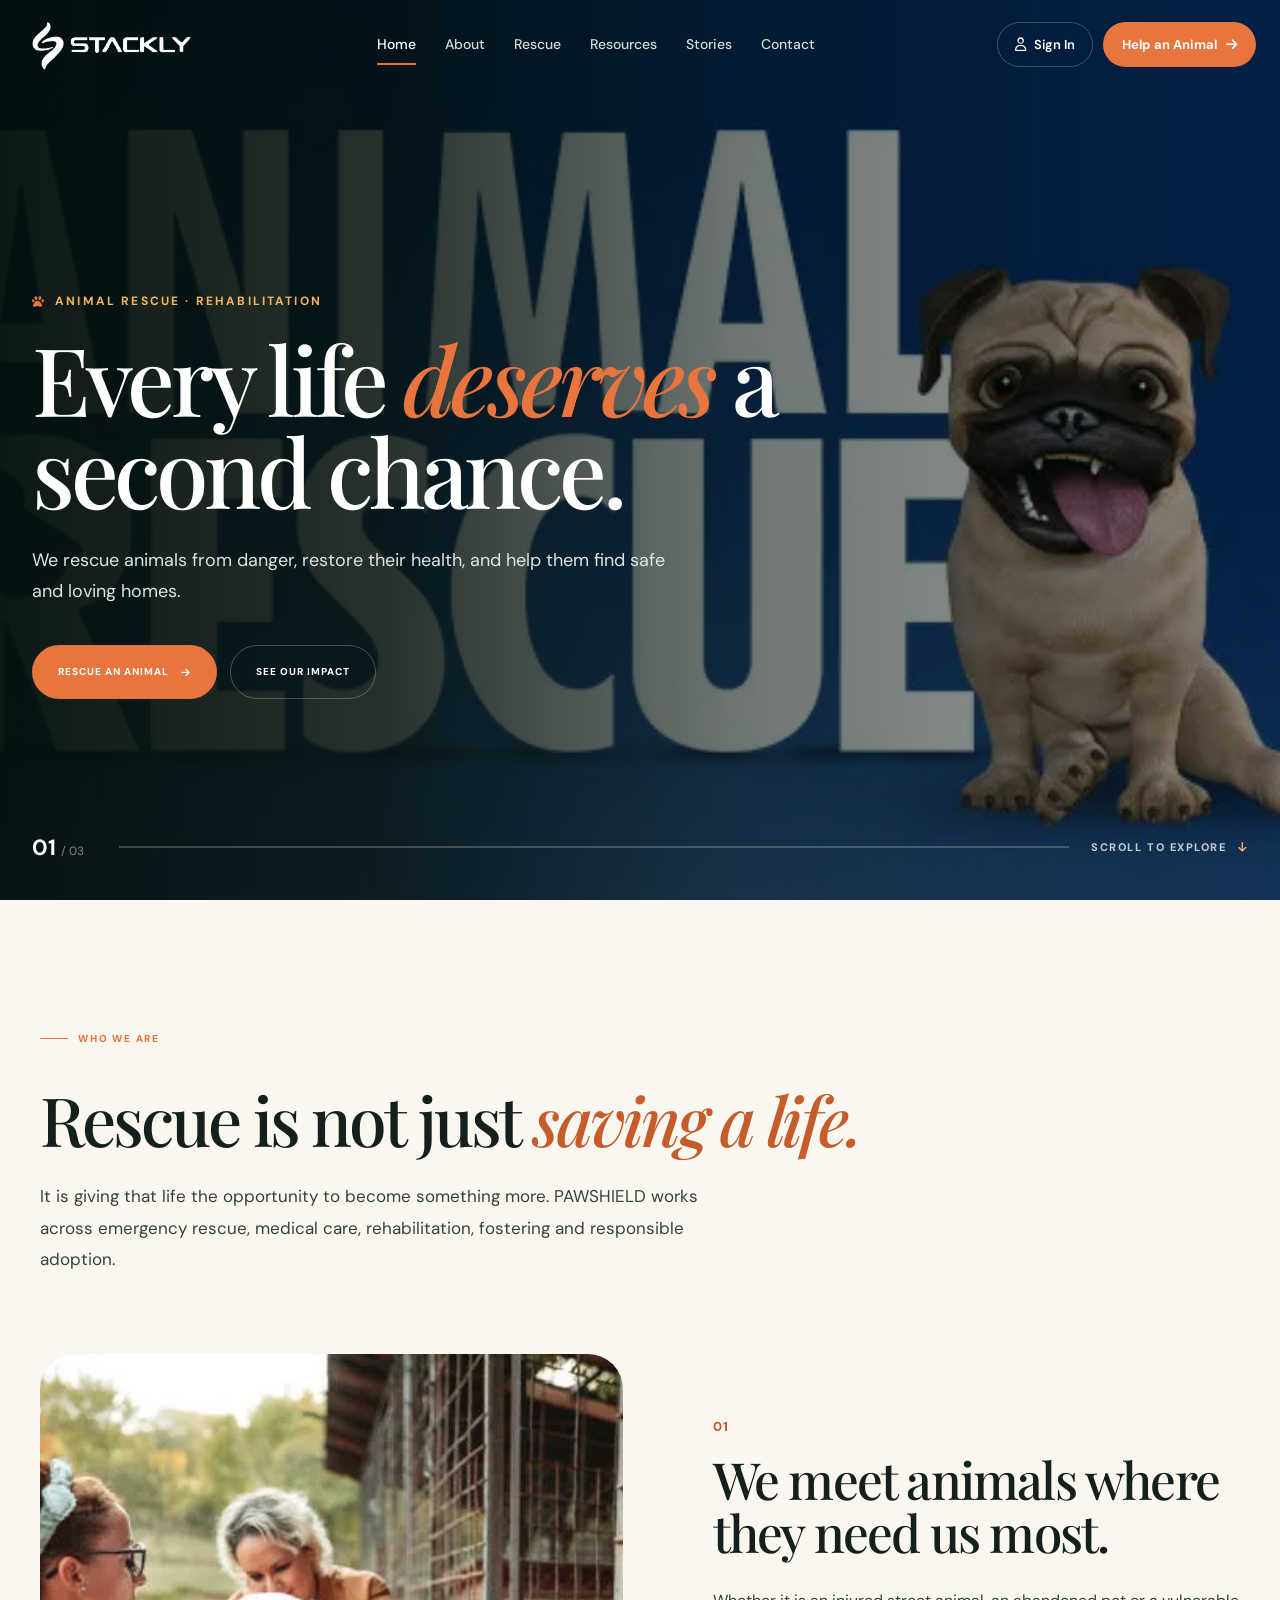
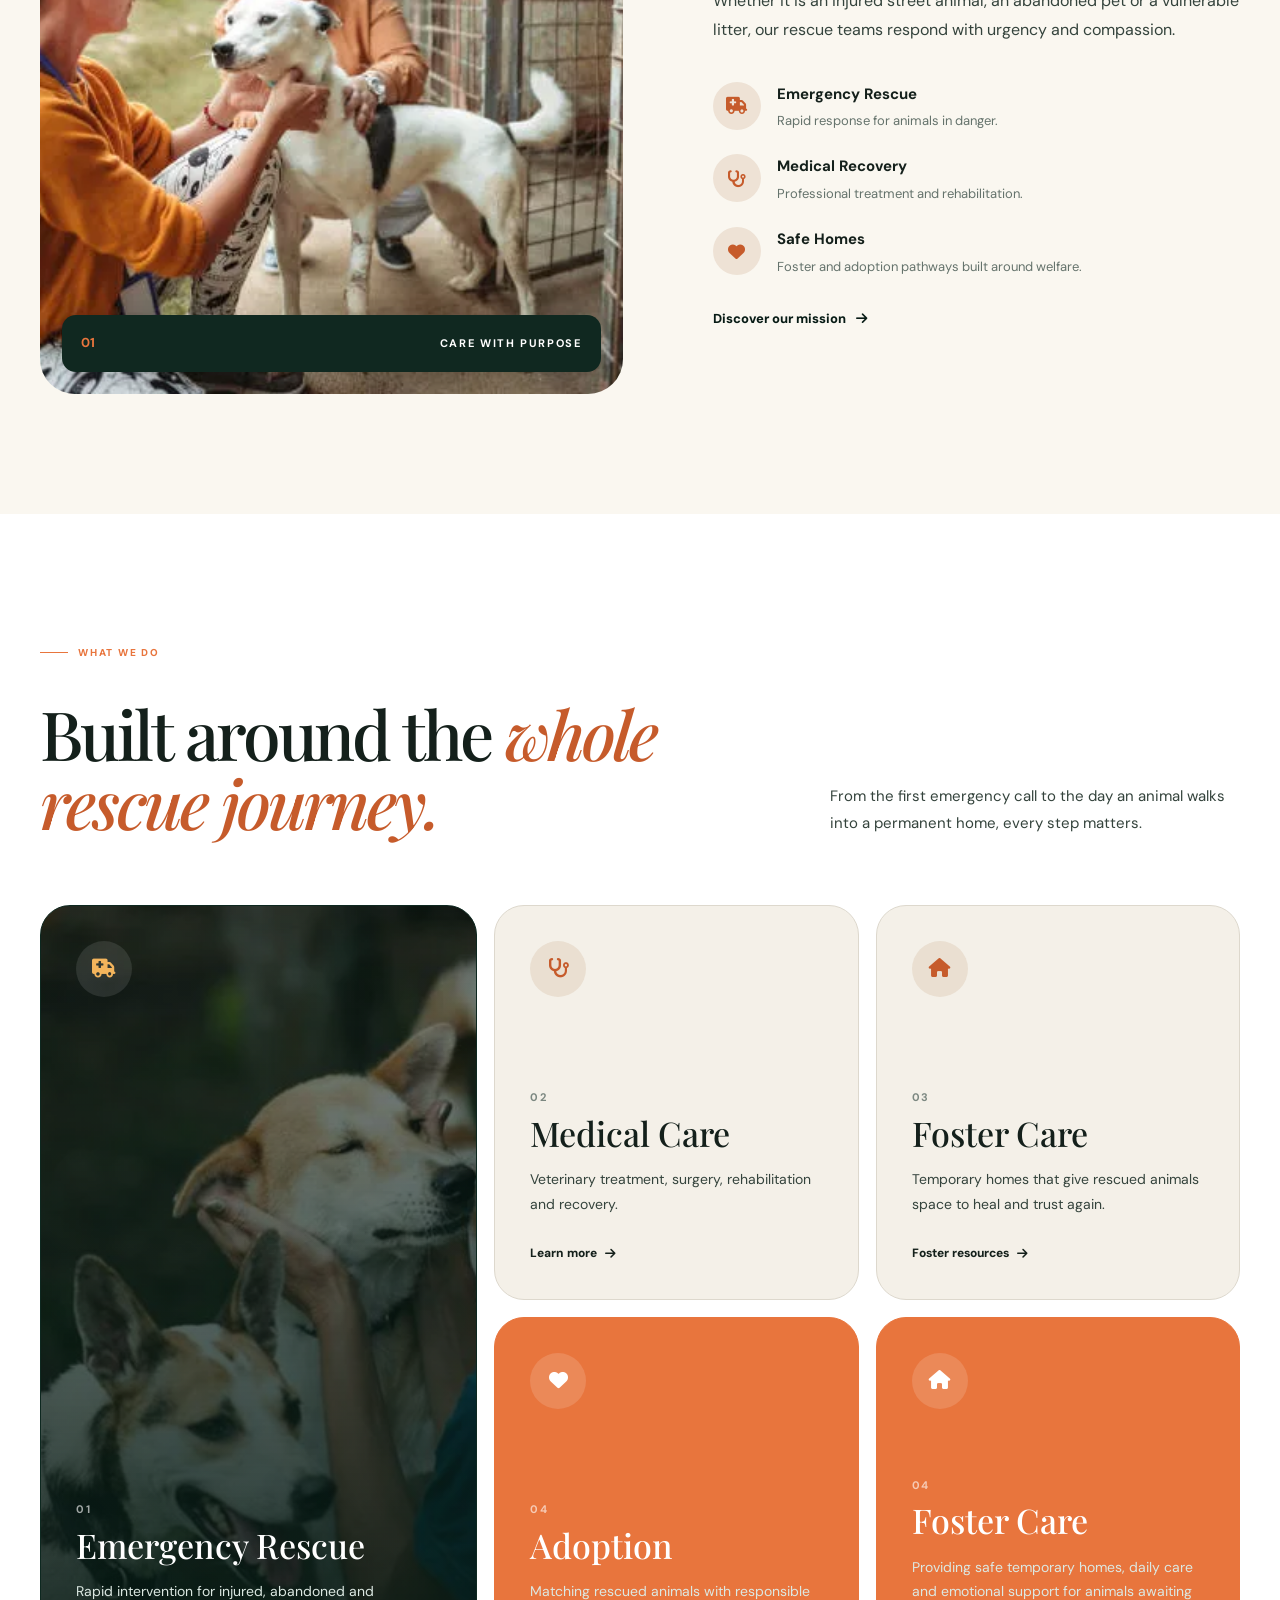
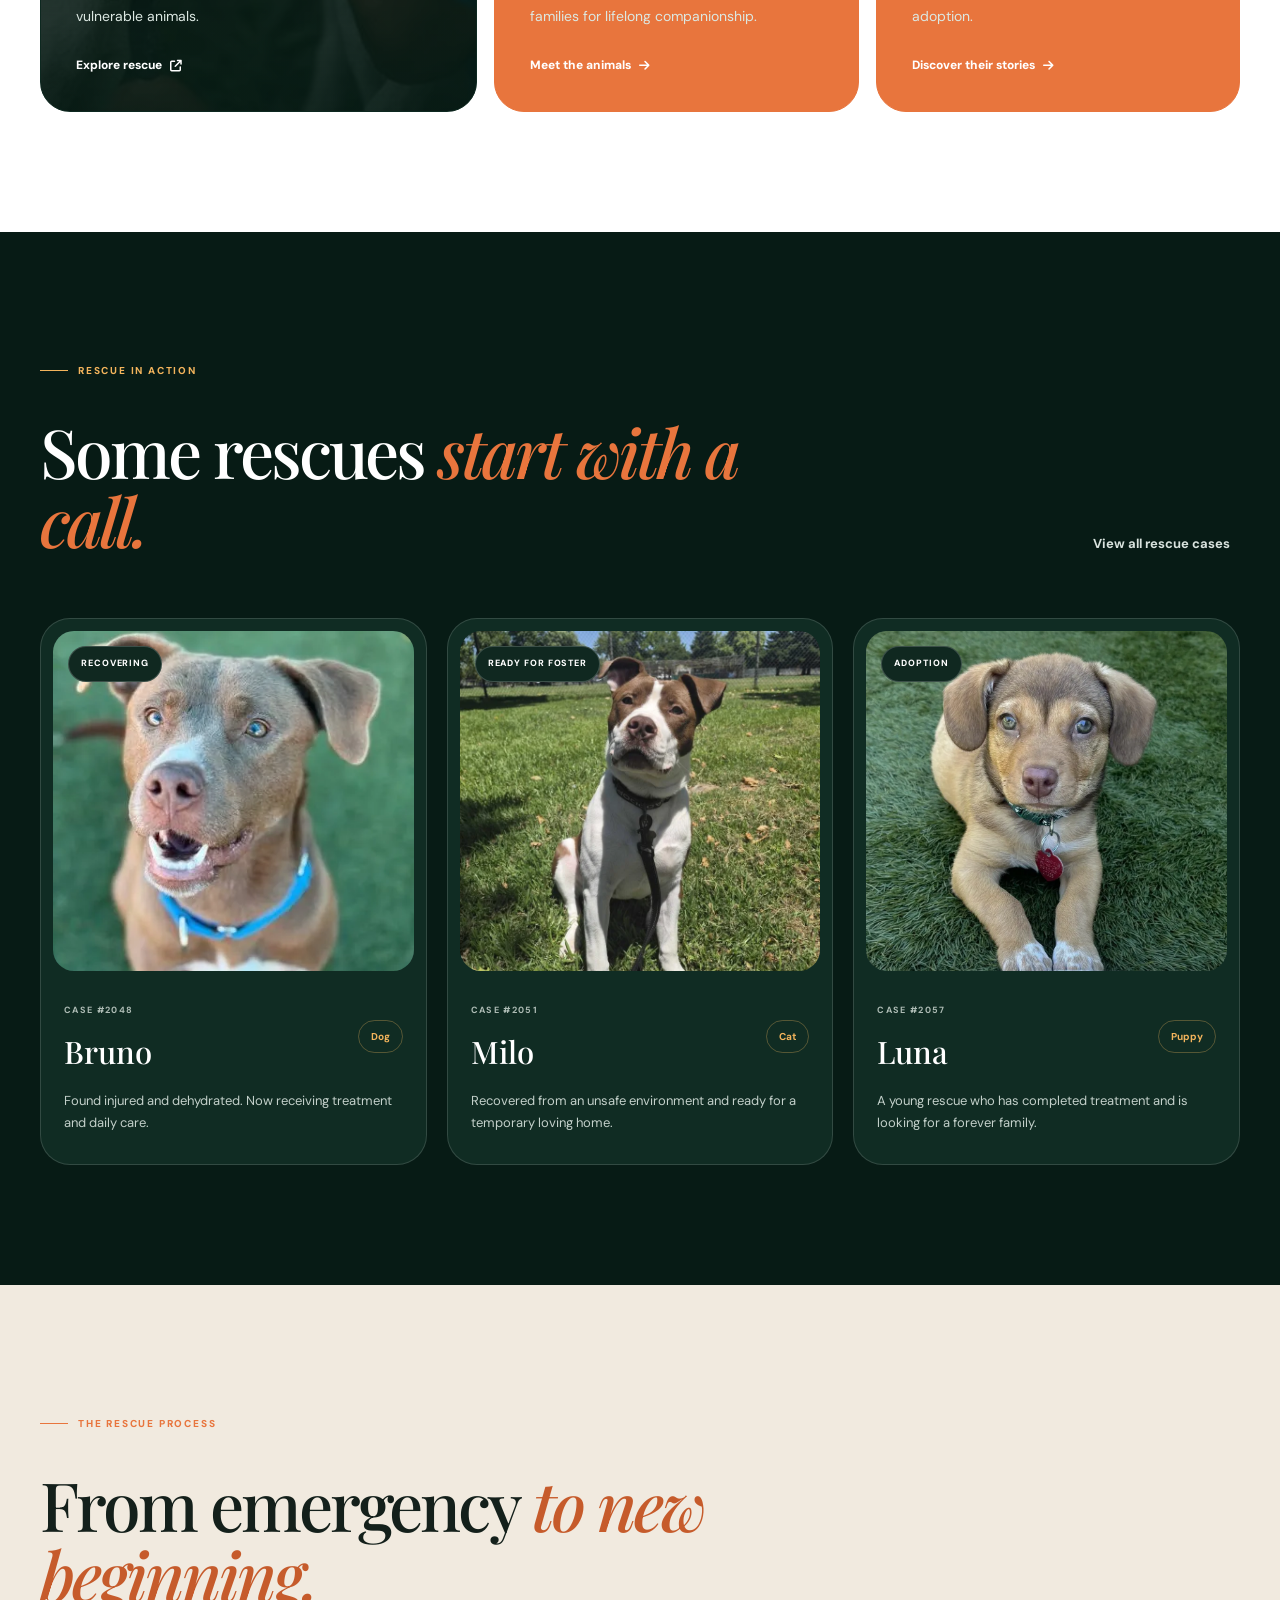
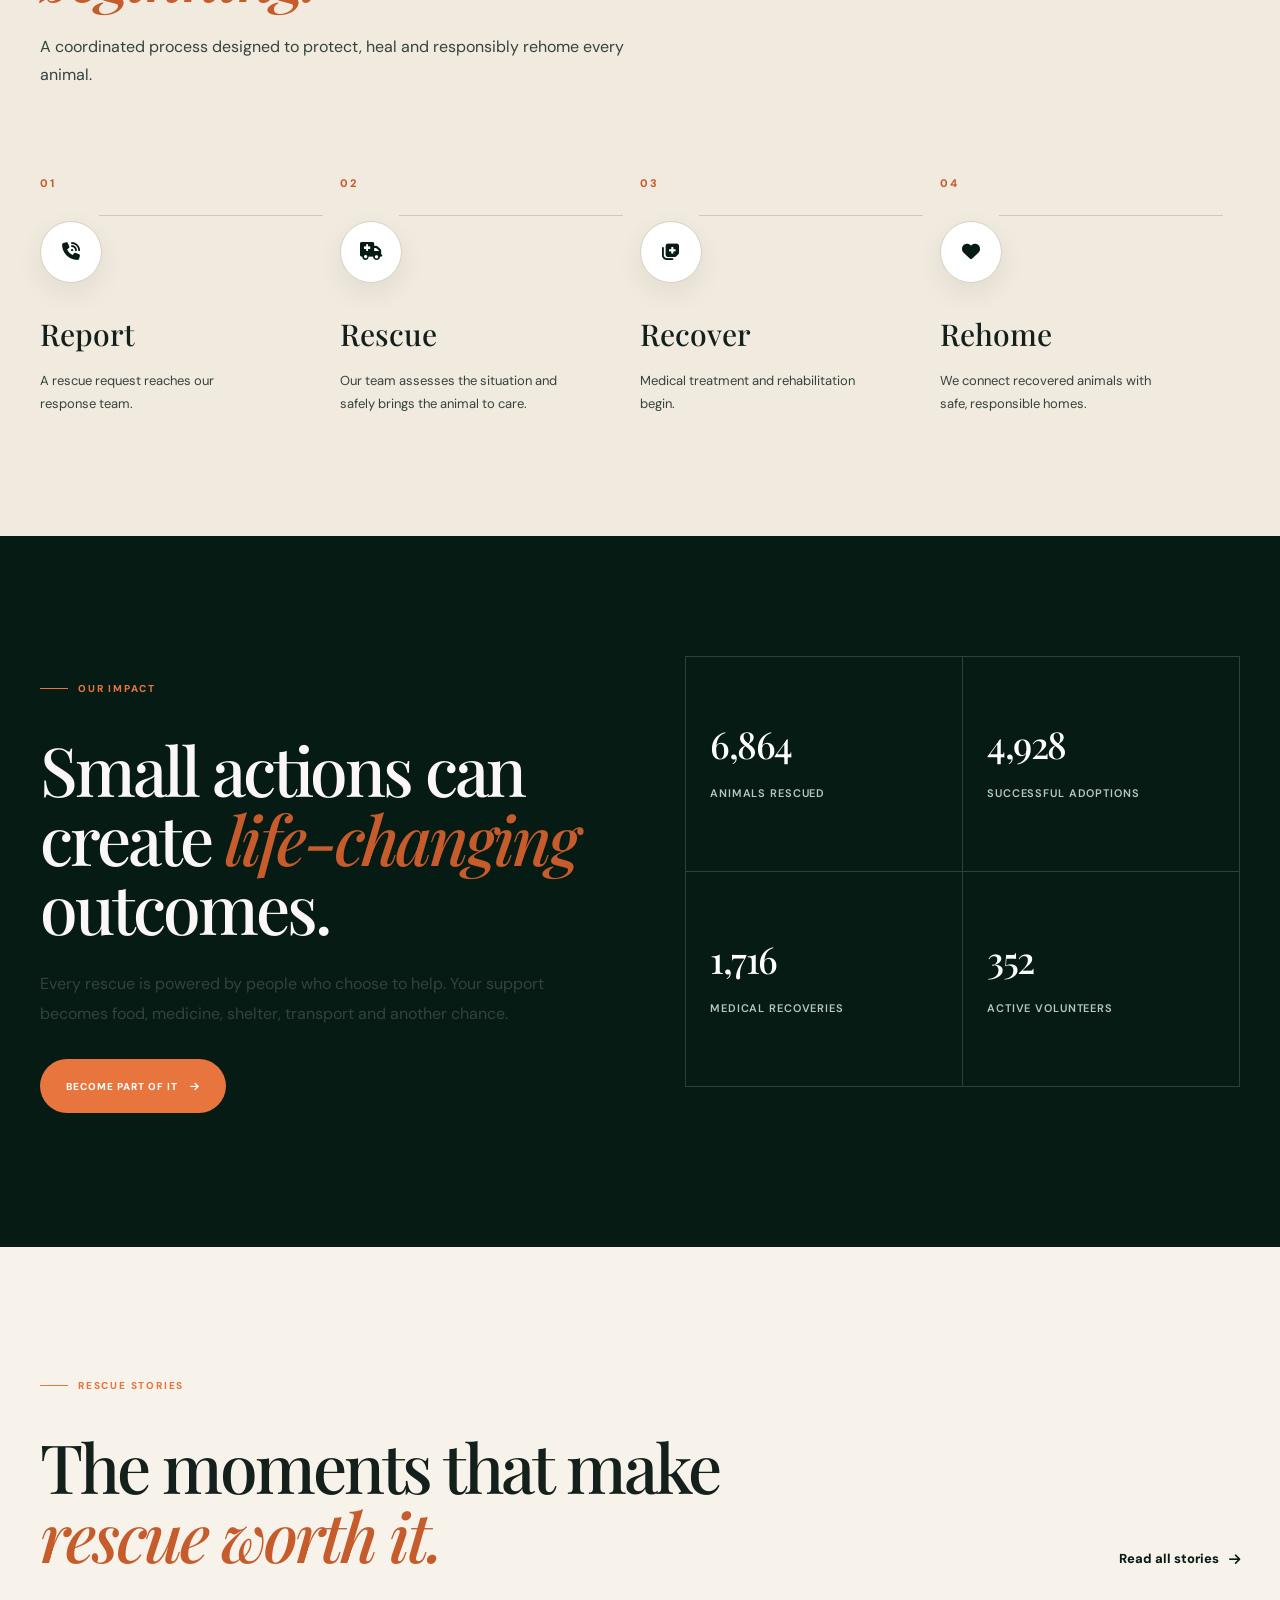
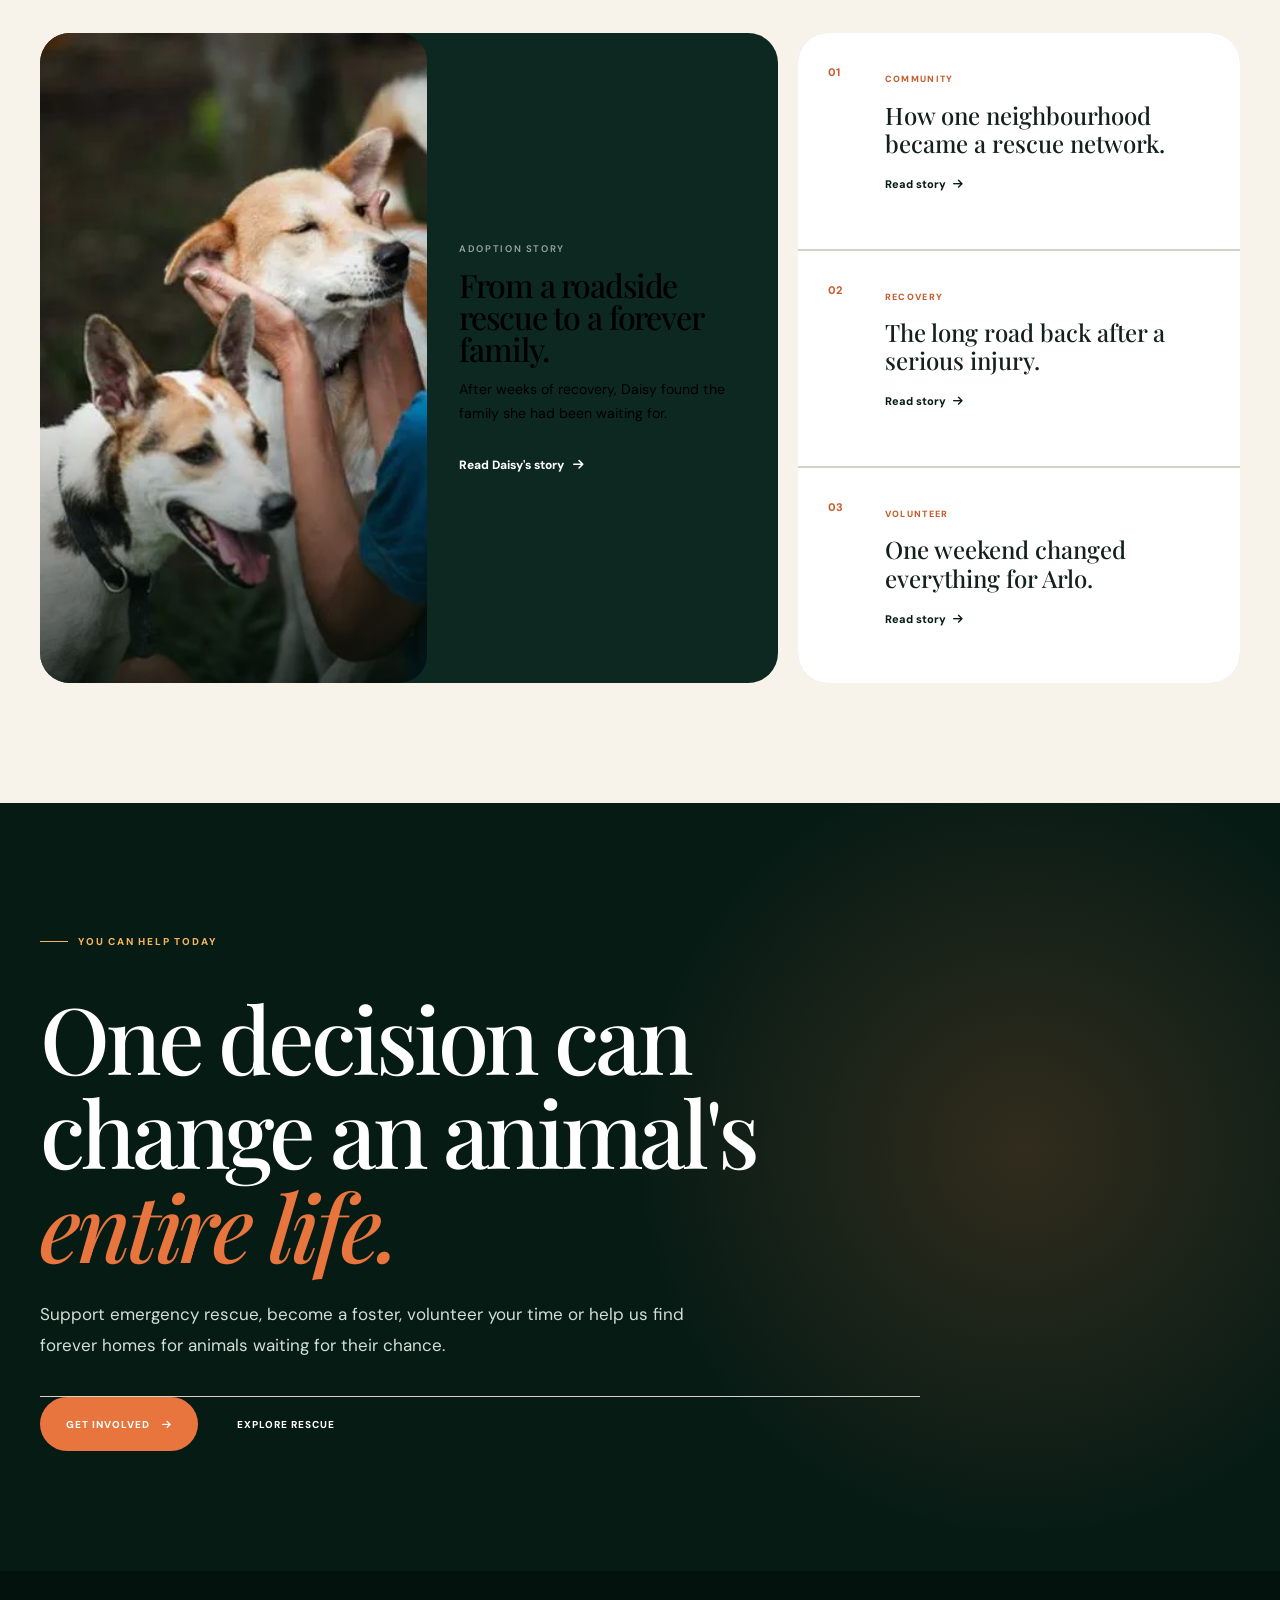
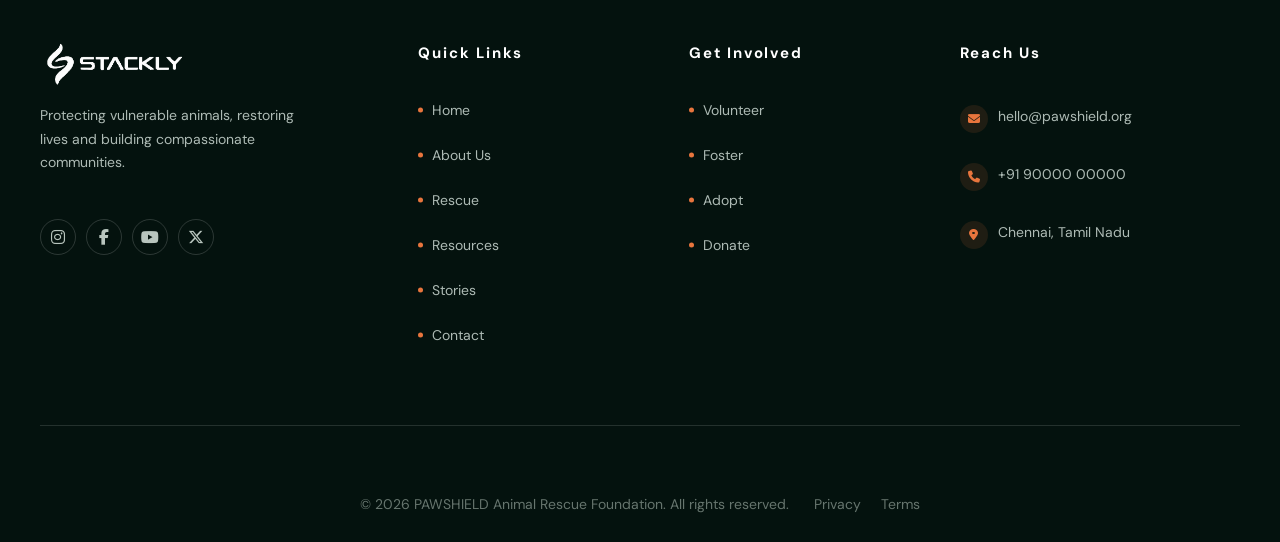
==== commit 8503a22e: "add" ====
--- a/index.html
+++ b/index.html
@@ -129,15 +129,15 @@
 
         <div class="drawer-top">
 
-            <a href="index.html" class="drawer-brand">
-
-                <span class="brand-mark">
-                    <i class="fa-solid fa-paw"></i>
-                </span>
-
-                <strong>PAWSHIELD</strong>
-
-            </a>
+          <a href="index.html" class="drawer-brand">
+
+    <img 
+        src="assets/logo.webp" 
+        alt="PAWSHIELD Animal Rescue Foundation"
+        class="drawer-logo"
+    >
+
+</a>
 
             <button class="drawer-close" id="drawerClose">
                 <i class="fa-solid fa-xmark"></i>
@@ -180,6 +180,24 @@
 
         </nav>
 
+        <div class="drawer-contact">
+
+    <a href="mailto:hello@pawshield.org">
+        <i class="fa-solid fa-envelope"></i>
+        <span>hello@pawshield.org</span>
+    </a>
+
+    <a href="tel:+919000000000">
+        <i class="fa-solid fa-phone"></i>
+        <span>+91 90000 00000</span>
+    </a>
+
+    <div>
+        <i class="fa-solid fa-location-dot"></i>
+        <span>Chennai, Tamil Nadu</span>
+    </div>
+
+</div>
 
         <div class="drawer-bottom">
 
@@ -282,7 +300,7 @@
 
                         <div class="hero-actions">
 
-                            <a href="about.html" class="btn btn-primary">
+                            <a href="404.html" class="btn btn-primary">
                                 Our Mission
                                 <i class="fa-solid fa-arrow-right"></i>
                             </a>
@@ -465,7 +483,7 @@
                             <div class="mission-point">
 
                                 <span>
-                                    <i class="fa-solid fa-house-heart"></i>
+                              <i class="fa-solid fa-heart"></i>
                                 </span>
 
                                 <div>
@@ -477,7 +495,7 @@
 
                         </div>
 
-                        <a href="about.html" class="text-link">
+                        <a href="404.html" class="text-link">
                             Discover our mission
                             <i class="fa-solid fa-arrow-right"></i>
                         </a>
@@ -542,7 +560,7 @@
                             and vulnerable animals.
                         </p>
 
-                        <a href="rescue.html">
+                        <a href="404.html">
                             Explore rescue
                             <i class="fa-solid fa-arrow-up-right-from-square"></i>
                         </a>
@@ -567,7 +585,7 @@
                             rehabilitation and recovery.
                         </p>
 
-                        <a href="rescue.html">
+                        <a href="404.html">
                             Learn more
                             <i class="fa-solid fa-arrow-right"></i>
                         </a>
@@ -592,7 +610,7 @@
                             space to heal and trust again.
                         </p>
 
-                        <a href="resources.html">
+                        <a href="404.html">
                             Foster resources
                             <i class="fa-solid fa-arrow-right"></i>
                         </a>
@@ -617,12 +635,37 @@
                             families for lifelong companionship.
                         </p>
 
-                        <a href="stories.html">
+                        <a href="404.html">
                             Meet the animals
                             <i class="fa-solid fa-arrow-right"></i>
                         </a>
 
                     </article>
+
+
+                    <article class="service-card service-accent reveal">
+
+    <div class="service-icon">
+        <i class="fa-solid fa-house"></i>
+    </div>
+
+    <span class="service-index">04</span>
+
+    <h3>
+        Foster Care
+    </h3>
+
+    <p>
+        Providing safe temporary homes, daily care and
+        emotional support for animals awaiting adoption.
+    </p>
+
+    <a href="404.html">
+        Discover their stories
+        <i class="fa-solid fa-arrow-right"></i>
+    </a>
+
+</article>
 
                 </div>
 
@@ -654,7 +697,7 @@
 
                     </div>
 
-                    <a href="rescue.html" class="light-link">
+                    <a href="404.html" class="light-link">
                         View all rescue cases
                         <i class="fa-solid fa-arrow-up-right"></i>
                     </a>
@@ -876,7 +919,7 @@
                         <div class="step-line"></div>
 
                         <div class="step-icon">
-                            <i class="fa-solid fa-house-heart"></i>
+                          <i class="fa-solid fa-heart"></i>
                         </div>
 
                         <h3>Rehome</h3>
@@ -1008,7 +1051,7 @@
 
                     </div>
 
-                    <a href="stories.html" class="text-link">
+                    <a href="404.html" class="text-link">
                         Read all stories
                         <i class="fa-solid fa-arrow-right"></i>
                     </a>
@@ -1044,7 +1087,7 @@
                                 the family she had been waiting for.
                             </p>
 
-                            <a href="stories.html">
+                            <a href="404.html">
                                 Read Daisy's story
                                 <i class="fa-solid fa-arrow-right"></i>
                             </a>
@@ -1074,7 +1117,7 @@
                                     became a rescue network.
                                 </h3>
 
-                                <a href="stories.html">
+                                <a href="404.html">
                                     Read story
                                     <i class="fa-solid fa-arrow-right"></i>
                                 </a>
@@ -1101,7 +1144,7 @@
                                     after a serious injury.
                                 </h3>
 
-                                <a href="stories.html">
+                                <a href="404.html">
                                     Read story
                                     <i class="fa-solid fa-arrow-right"></i>
                                 </a>
@@ -1128,7 +1171,7 @@
                                     everything for Arlo.
                                 </h3>
 
-                                <a href="stories.html">
+                                <a href="404.html">
                                     Read story
                                     <i class="fa-solid fa-arrow-right"></i>
                                 </a>
@@ -1177,12 +1220,12 @@
 
                     <div class="help-actions">
 
-                        <a href="contact.html" class="btn btn-primary">
+                        <a href="404.html" class="btn btn-primary">
                             Get Involved
                             <i class="fa-solid fa-arrow-right"></i>
                         </a>
 
-                        <a href="rescue.html" class="btn btn-light">
+                        <a href="404.html" class="btn btn-light">
                             Explore Rescue
                         </a>
 
@@ -1322,7 +1365,7 @@
          LOGIN MODAL
     ========================================================== -->
 
-    ```html
+   
 <!-- =========================================================
      PAWSHIELD LOGIN MODAL
 ========================================================= -->
--- a/css/style.css
+++ b/css/style.css
@@ -12017,4 +12017,487 @@
 
     }
 
+}
+
+
+
+.service-card.service-large {
+    background:
+        linear-gradient(
+            180deg,
+            rgba(7, 27, 21, 0.45),
+            rgba(7, 27, 21, 0.92)
+        ),
+        url("../assets/h8.webp") center / cover no-repeat;
+
+    position: relative;
+    overflow: hidden;
+}
+
+
+.impact-copy h2 {
+    color: #fbf7f7;
+}
+
+
+.story-content h3 {
+    color: #ffffff;
+}
+
+
+.footer-column > a {
+    position: relative;
+    padding-left: 14px;
+}
+
+.footer-column > a::before {
+    content: "";
+    position: absolute;
+    left: 0;
+    top: 50%;
+    width: 5px;
+    height: 5px;
+    border-radius: 50%;
+    background: #e8753d;
+    transform: translateY(-50%);
+}
+
+
+
+.footer-subscribe {
+    display: flex;
+    margin-top: 18px;
+}
+
+.footer-subscribe input {
+    width: 100%;
+    padding: 11px 13px;
+    border: 1px solid rgba(255, 255, 255, 0.15);
+    background: rgba(255, 255, 255, 0.05);
+    color: #fff;
+    outline: none;
+}
+
+.footer-subscribe input::placeholder {
+    color: rgba(255, 255, 255, 0.5);
+}
+
+.footer-subscribe button {
+    padding: 11px 16px;
+    border: none;
+    background: #e8753d;
+    color: #fff;
+    cursor: pointer;
+    white-space: nowrap;
+}
+
+
+.footer-bottom {
+    display: flex;
+    align-items: center;
+    justify-content: center;
+    gap: 28px;
+    text-align: center;
+    padding-top: 22px;
+    margin-top: 30px;
+    border-top: 1px solid rgba(255, 255, 255, 0.12);
+}
+
+.footer-bottom > span {
+    font-size: 14px;
+    opacity: 0.75;
+}
+
+.footer-bottom > div {
+    display: flex;
+    align-items: center;
+    gap: 22px;
+}
+
+.footer-bottom a {
+    font-size: 14px;
+    color: inherit;
+    text-decoration: none;
+    opacity: 0.75;
+}
+
+
+/* ================================
+   FOOTER ALIGNMENT
+================================ */
+
+.site-footer {
+    width: 100%;
+    padding: 70px 0 25px;
+}
+
+.site-footer .container {
+    width: 100%;
+    max-width: 1200px;
+    margin: 0 auto;
+}
+
+.footer-main {
+    display: grid;
+    grid-template-columns: 1.5fr 1fr 1fr 1.3fr;
+    gap: 55px;
+    align-items: start;
+}
+
+
+/* BRAND */
+
+.footer-brand {
+    display: flex;
+    flex-direction: column;
+    align-items: flex-start;
+}
+
+.footer-logo {
+    width: 145px;
+    height: auto;
+    display: block;
+    object-fit: contain;
+    margin-bottom: 18px;
+}
+
+.footer-brand p {
+    max-width: 280px;
+    margin: 0 0 20px;
+    font-size: 14px;
+    line-height: 1.7;
+}
+
+
+/* SOCIAL */
+
+.social-links {
+    display: flex;
+    align-items: center;
+    gap: 10px;
+}
+
+.social-links a {
+    width: 36px;
+    height: 36px;
+    display: flex;
+    align-items: center;
+    justify-content: center;
+    border-radius: 50%;
+    text-decoration: none;
+}
+
+
+/* FOOTER COLUMNS */
+
+.footer-column {
+    display: flex;
+    flex-direction: column;
+    align-items: flex-start;
+}
+
+.footer-column h4 {
+    margin: 0 0 20px;
+    font-size: 15px;
+    font-weight: 700;
+}
+
+.footer-column > a {
+    position: relative;
+    padding-left: 14px;
+    margin-bottom: 11px;
+    font-size: 14px;
+    text-decoration: none;
+    line-height: 1.5;
+}
+
+.footer-column > a::before {
+    content: "";
+    position: absolute;
+    left: 0;
+    top: 50%;
+    width: 5px;
+    height: 5px;
+    border-radius: 50%;
+    background: #e8753d;
+    transform: translateY(-50%);
+}
+
+
+/* REACH US */
+
+.footer-contact p {
+    display: flex;
+    align-items: center;
+    gap: 10px;
+    margin: 0 0 12px;
+    font-size: 14px;
+    line-height: 1.5;
+}
+
+.footer-contact p i {
+    width: 28px;
+    height: 28px;
+    min-width: 28px;
+    display: flex;
+    align-items: center;
+    justify-content: center;
+    border-radius: 50%;
+    background: rgba(232, 117, 61, 0.12);
+    color: #e8753d;
+    font-size: 12px;
+}
+
+
+/* SUBSCRIBE */
+
+.footer-subscribe {
+    width: 100%;
+    display: flex;
+    align-items: stretch;
+    margin-top: 12px;
+}
+
+.footer-subscribe input {
+    width: 100%;
+    min-width: 0;
+    height: 42px;
+    padding: 0 12px;
+    border: 1px solid rgba(255, 255, 255, 0.15);
+    border-right: none;
+    outline: none;
+    background: rgba(255, 255, 255, 0.05);
+    color: #fff;
+    font-size: 13px;
+}
+
+.footer-subscribe input::placeholder {
+    color: rgba(255, 255, 255, 0.5);
+}
+
+.footer-subscribe button {
+    height: 42px;
+    padding: 0 15px;
+    border: none;
+    background: #e8753d;
+    color: #fff;
+    font-size: 13px;
+    font-weight: 600;
+    cursor: pointer;
+    white-space: nowrap;
+}
+
+
+/* ================================
+   FOOTER BOTTOM
+================================ */
+
+.footer-bottom {
+    width: 100%;
+    display: flex;
+    align-items: center;
+    justify-content: center;
+    gap: 28px;
+    margin-top: 45px;
+    padding-top: 22px;
+    border-top: 1px solid rgba(255, 255, 255, 0.12);
+    text-align: center;
+}
+
+.footer-bottom > span {
+    font-size: 14px;
+    line-height: 1.5;
+    opacity: 0.75;
+}
+
+.footer-bottom > div {
+    display: flex;
+    align-items: center;
+    gap: 22px;
+}
+
+.footer-bottom a {
+    font-size: 14px;
+    text-decoration: none;
+    color: inherit;
+    opacity: 0.75;
+    transition: 0.3s ease;
+}
+
+.footer-bottom a:hover {
+    opacity: 1;
+    color: #e8753d;
+}
+
+
+/* ================================
+   TABLET
+================================ */
+
+@media (max-width: 900px) {
+
+    .footer-main {
+        grid-template-columns: 1.2fr 1fr 1fr;
+        gap: 40px;
+    }
+
+    .footer-contact {
+        grid-column: 1 / -1;
+    }
+
+    .footer-subscribe {
+        max-width: 380px;
+    }
+}
+
+
+/* ================================
+   MOBILE
+================================ */
+
+@media (max-width: 600px) {
+
+    .site-footer {
+        padding: 50px 0 22px;
+    }
+
+    .site-footer .container {
+        padding: 0 20px;
+    }
+
+    .footer-main {
+        grid-template-columns: 1fr;
+        gap: 32px;
+    }
+
+    .footer-brand,
+    .footer-column {
+        align-items: flex-start;
+    }
+
+    .footer-logo {
+        width: 130px;
+    }
+
+    .footer-brand p {
+        max-width: 100%;
+    }
+
+    .footer-contact {
+        grid-column: auto;
+    }
+
+    .footer-subscribe {
+        max-width: 100%;
+    }
+
+    .footer-bottom {
+        flex-direction: column;
+        gap: 12px;
+        margin-top: 35px;
+    }
+
+    .footer-bottom > span {
+        font-size: 13px;
+    }
+
+    .footer-bottom a {
+        font-size: 13px;
+    }
+}
+
+
+
+
+.footer-bottom {
+    width: 100% !important;
+    display: flex !important;
+    flex-direction: row !important;
+    justify-content: center !important;
+    align-items: center !important;
+    gap: 25px !important;
+    text-align: center !important;
+}
+
+.footer-bottom > span {
+    margin: 0 !important;
+    white-space: nowrap;
+}
+
+.footer-bottom > div {
+    display: flex !important;
+    flex-direction: row !important;
+    align-items: center !important;
+    gap: 20px !important;
+}
+
+.footer-bottom a {
+    white-space: nowrap;
+}
+
+
+
+.footer-bottom {
+    border-top: none !important;
+}
+
+
+.story-intro p {
+    color: #000000 !important;
+}
+
+
+.story-content h3,
+.story-content p {
+    color: #000000 !important;
+}
+
+
+
+.drawer-contact {
+    display: flex;
+    flex-direction: column;
+    align-items: flex-start;
+    gap: 14px;
+}
+
+.drawer-contact a,
+.drawer-contact div {
+    width: 100%;
+    display: flex;
+    align-items: center;
+    gap: 12px;
+    color: #ffffff !important;
+    font-size: 15px !important;
+    line-height: 1.4;
+}
+
+.drawer-contact i {
+    width: 30px;
+    height: 30px;
+    min-width: 30px;
+    display: flex;
+    align-items: center;
+    justify-content: center;
+    text-align: center;
+}
+
+.drawer-contact span {
+    flex: 1;
+    color: #ffffff !important;
+}
+
+
+
+.drawer-brand {
+    display: flex;
+    align-items: center;
+    text-decoration: none;
+}
+
+.drawer-logo {
+    width: 145px;
+    height: auto;
+    display: block;
+    object-fit: contain;
 }
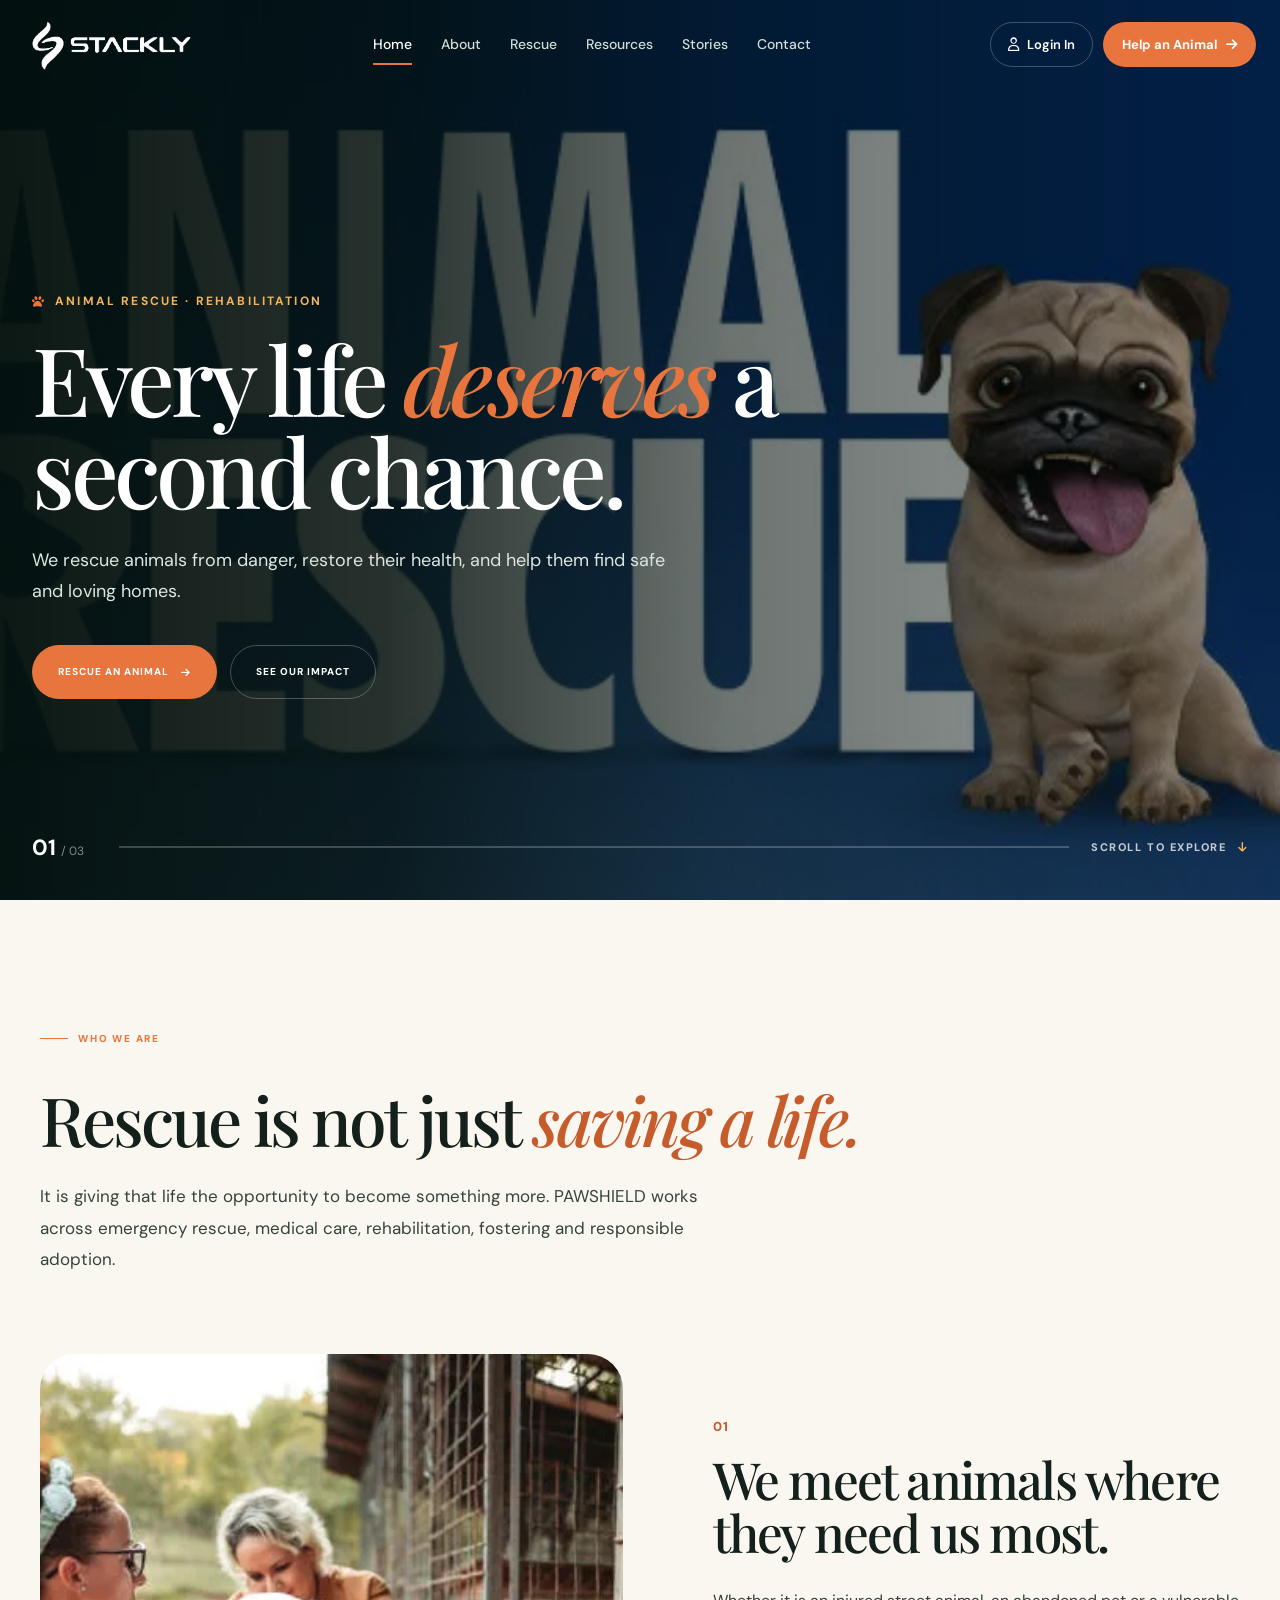
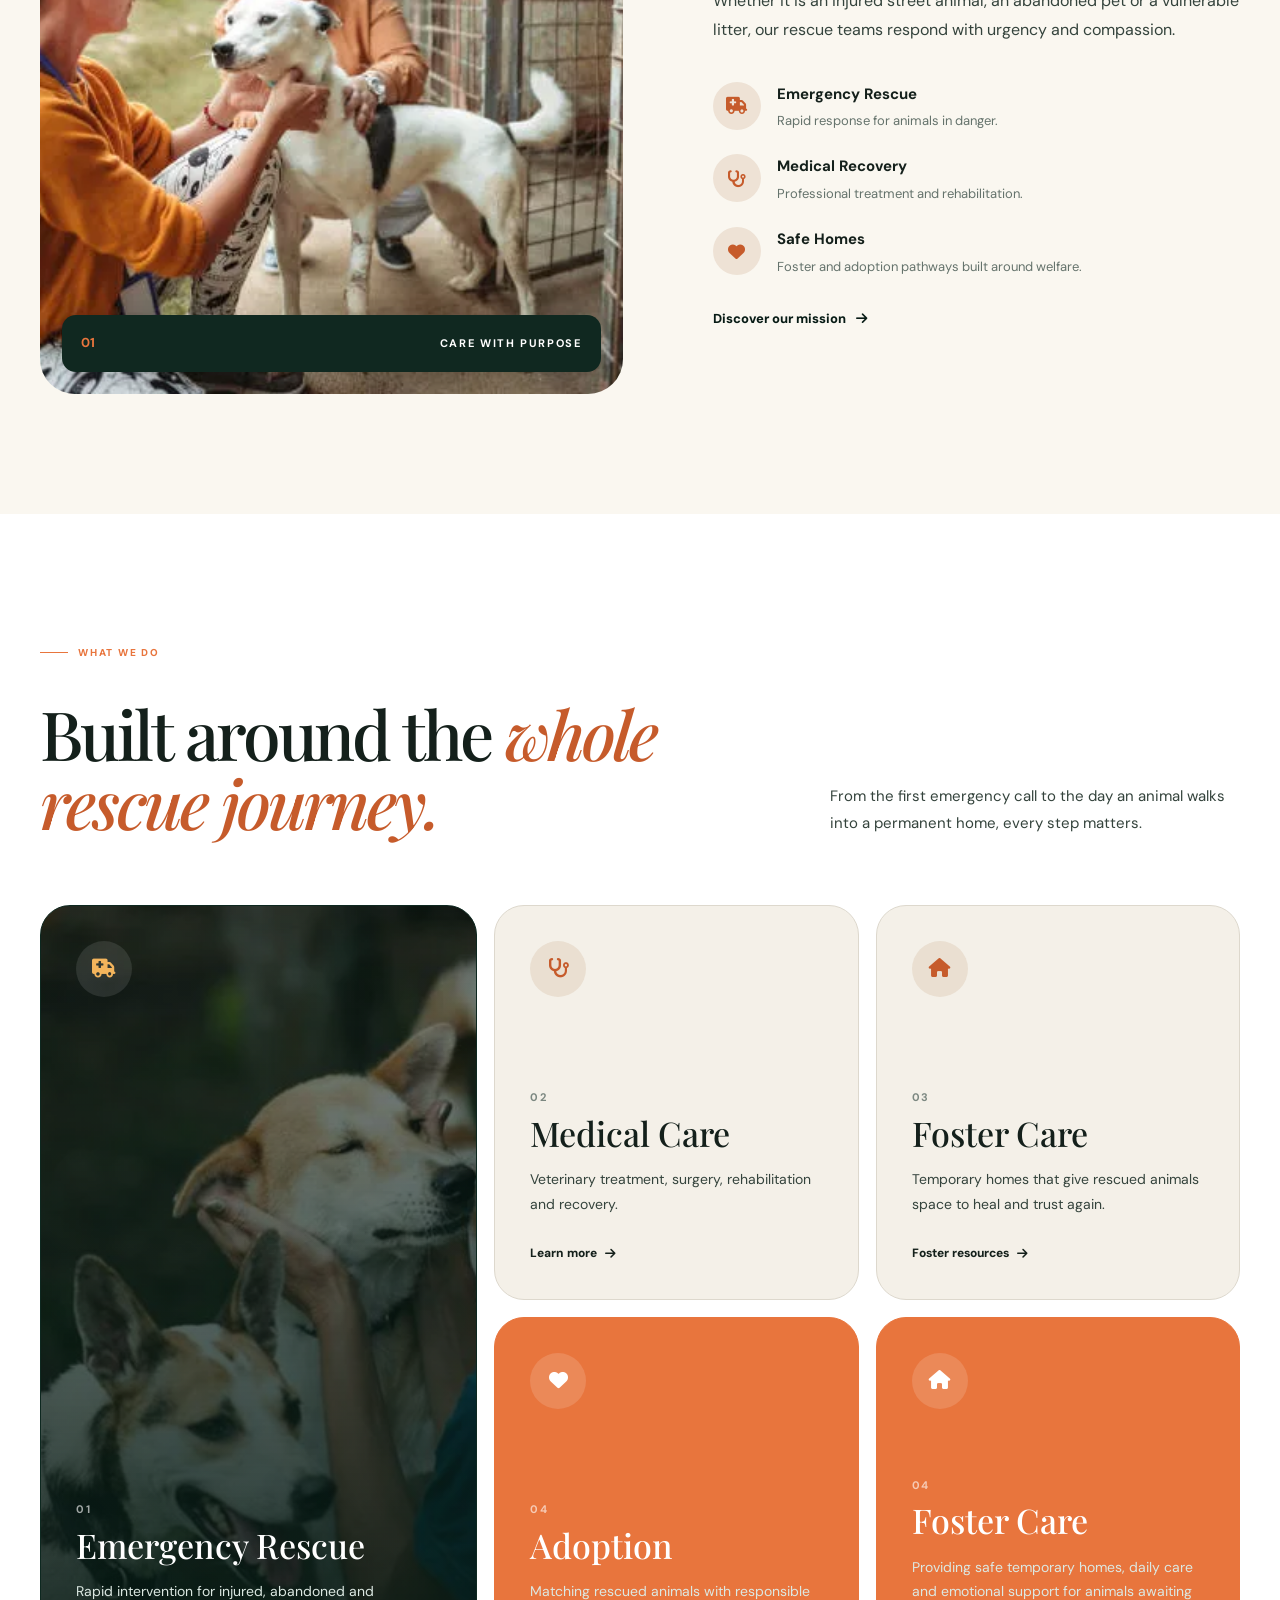
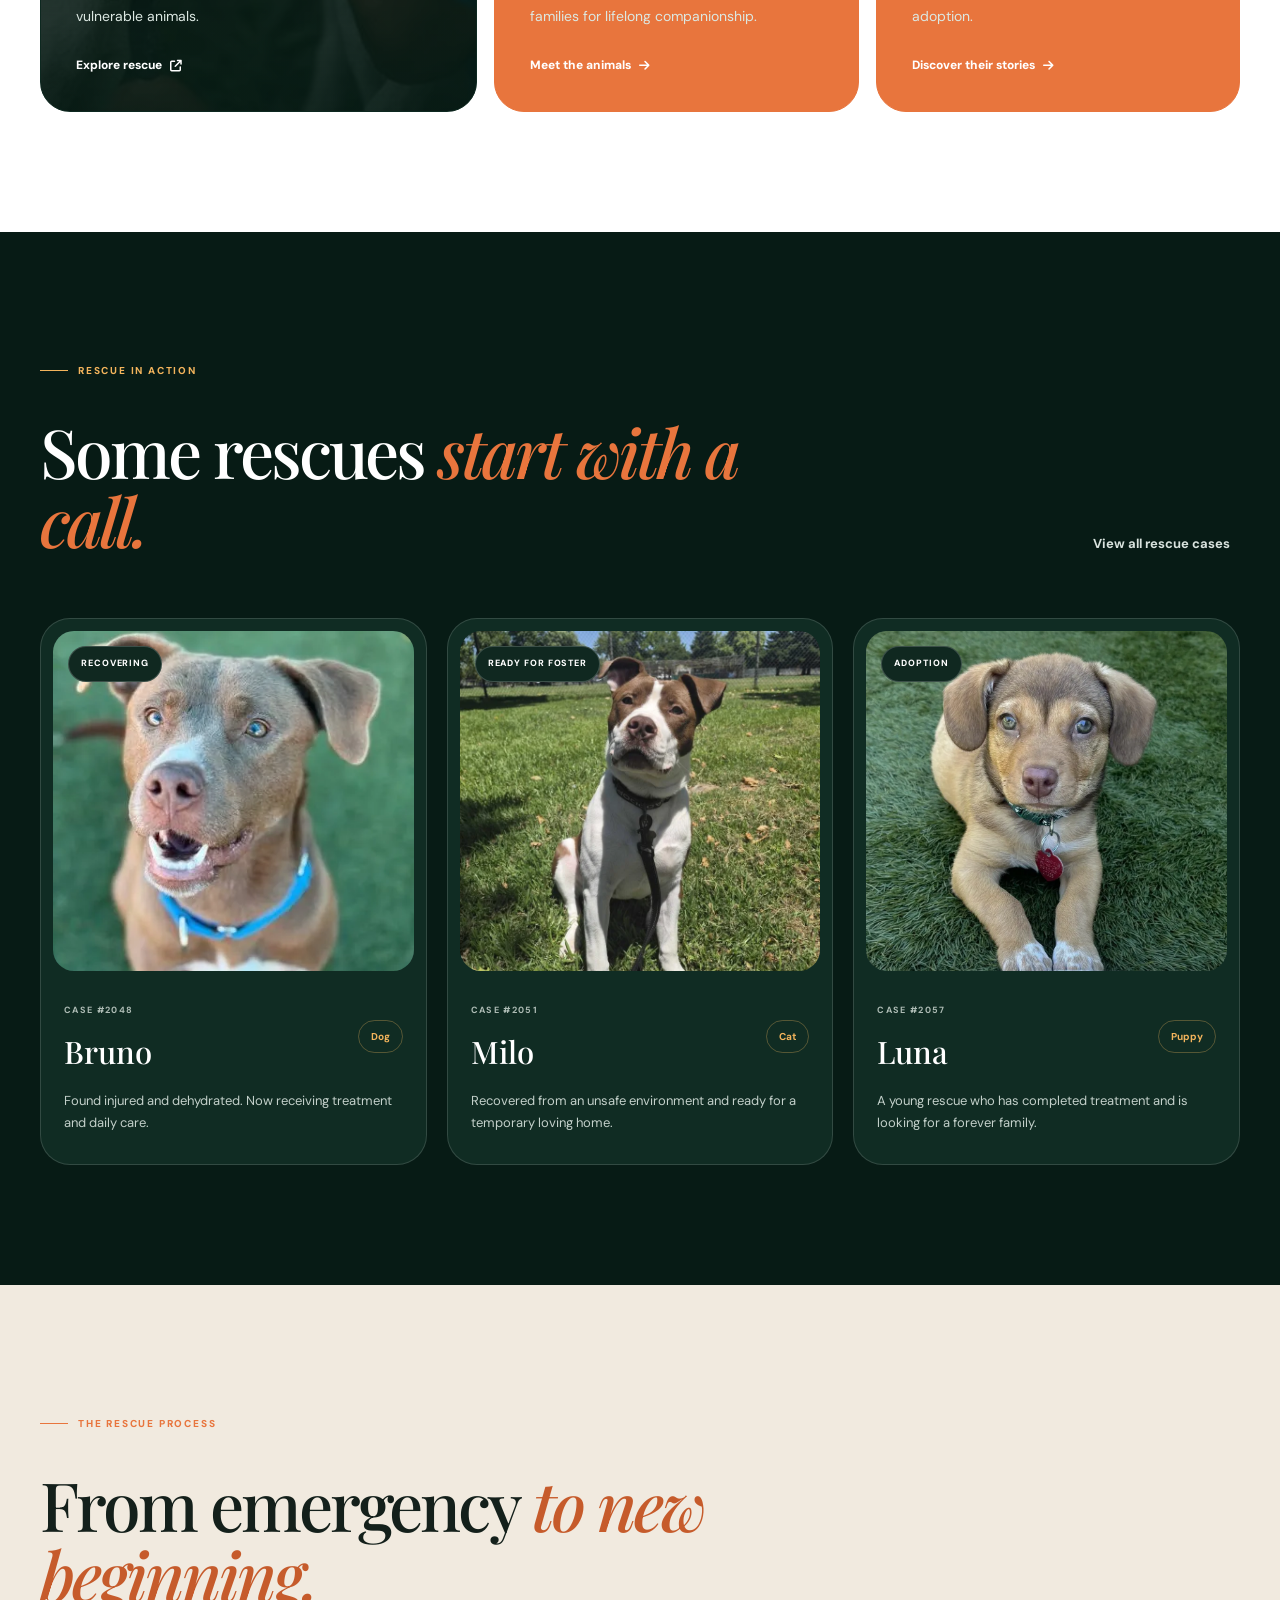
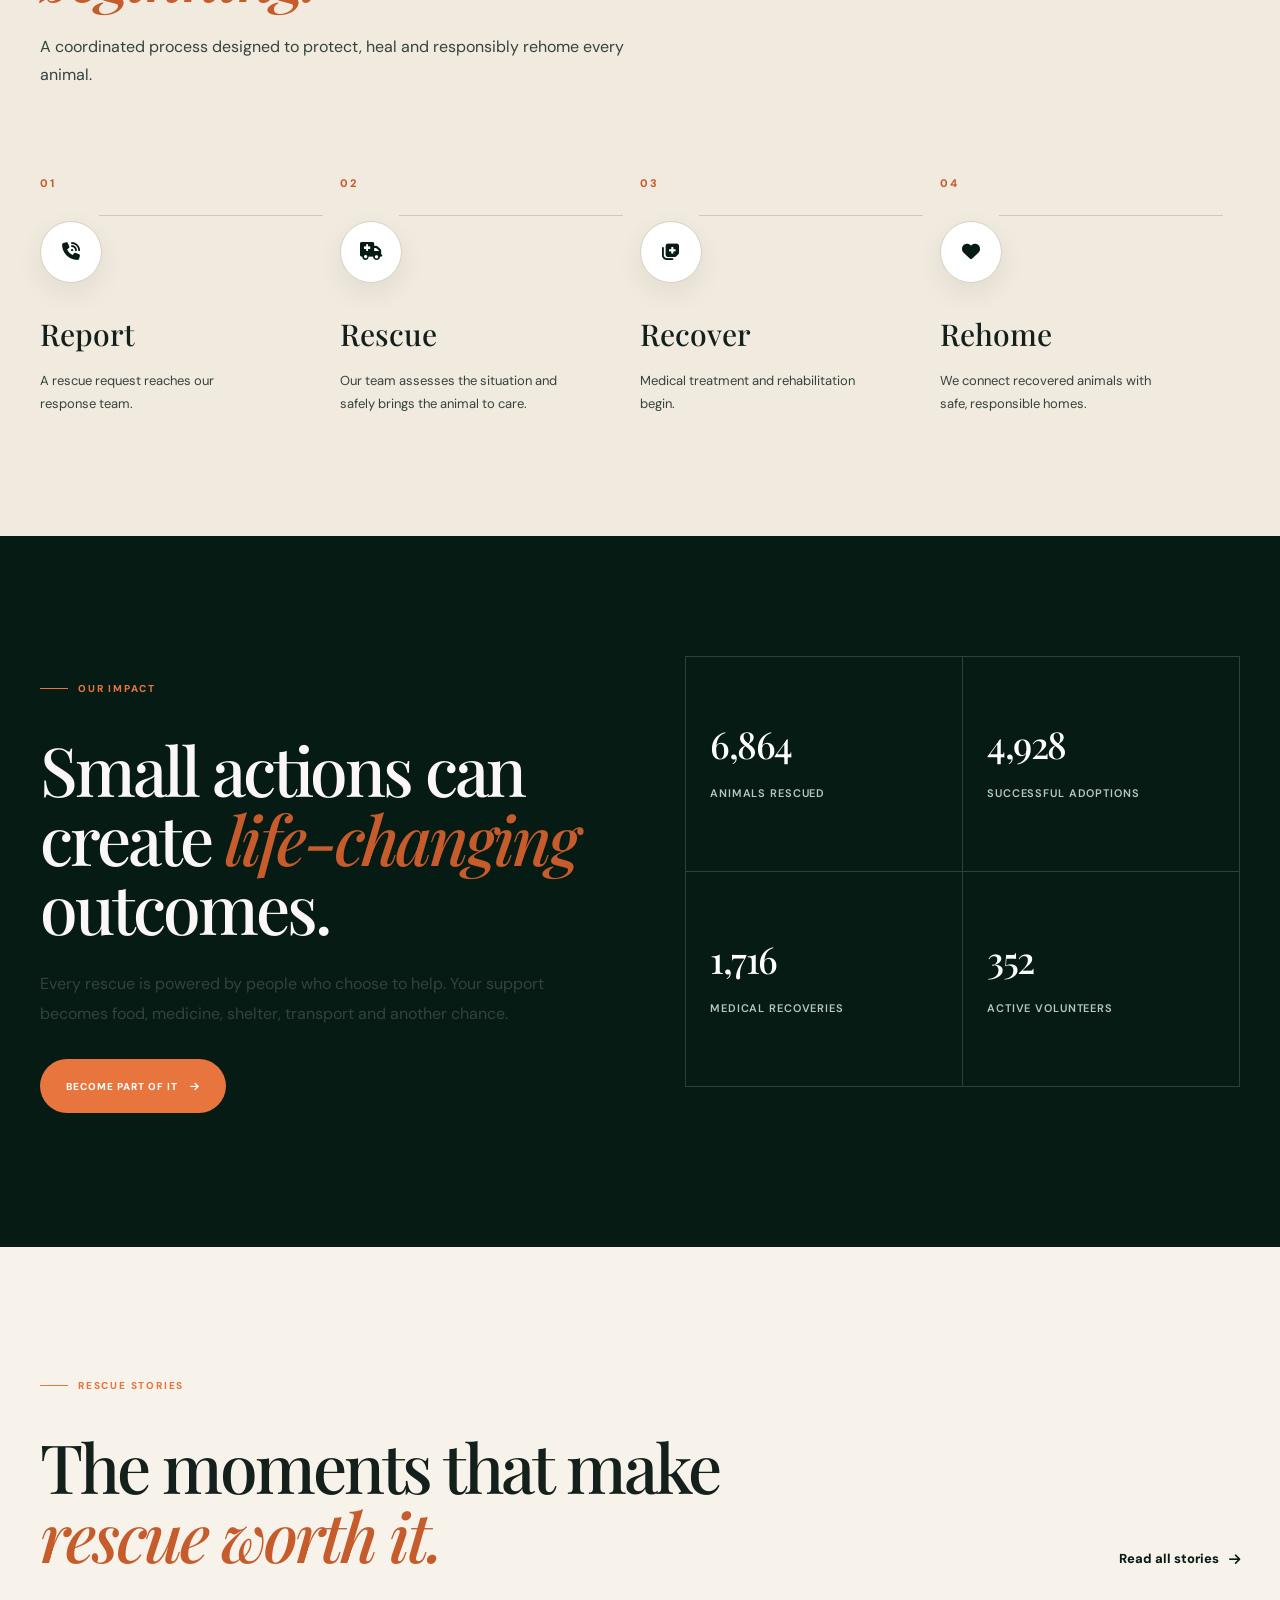
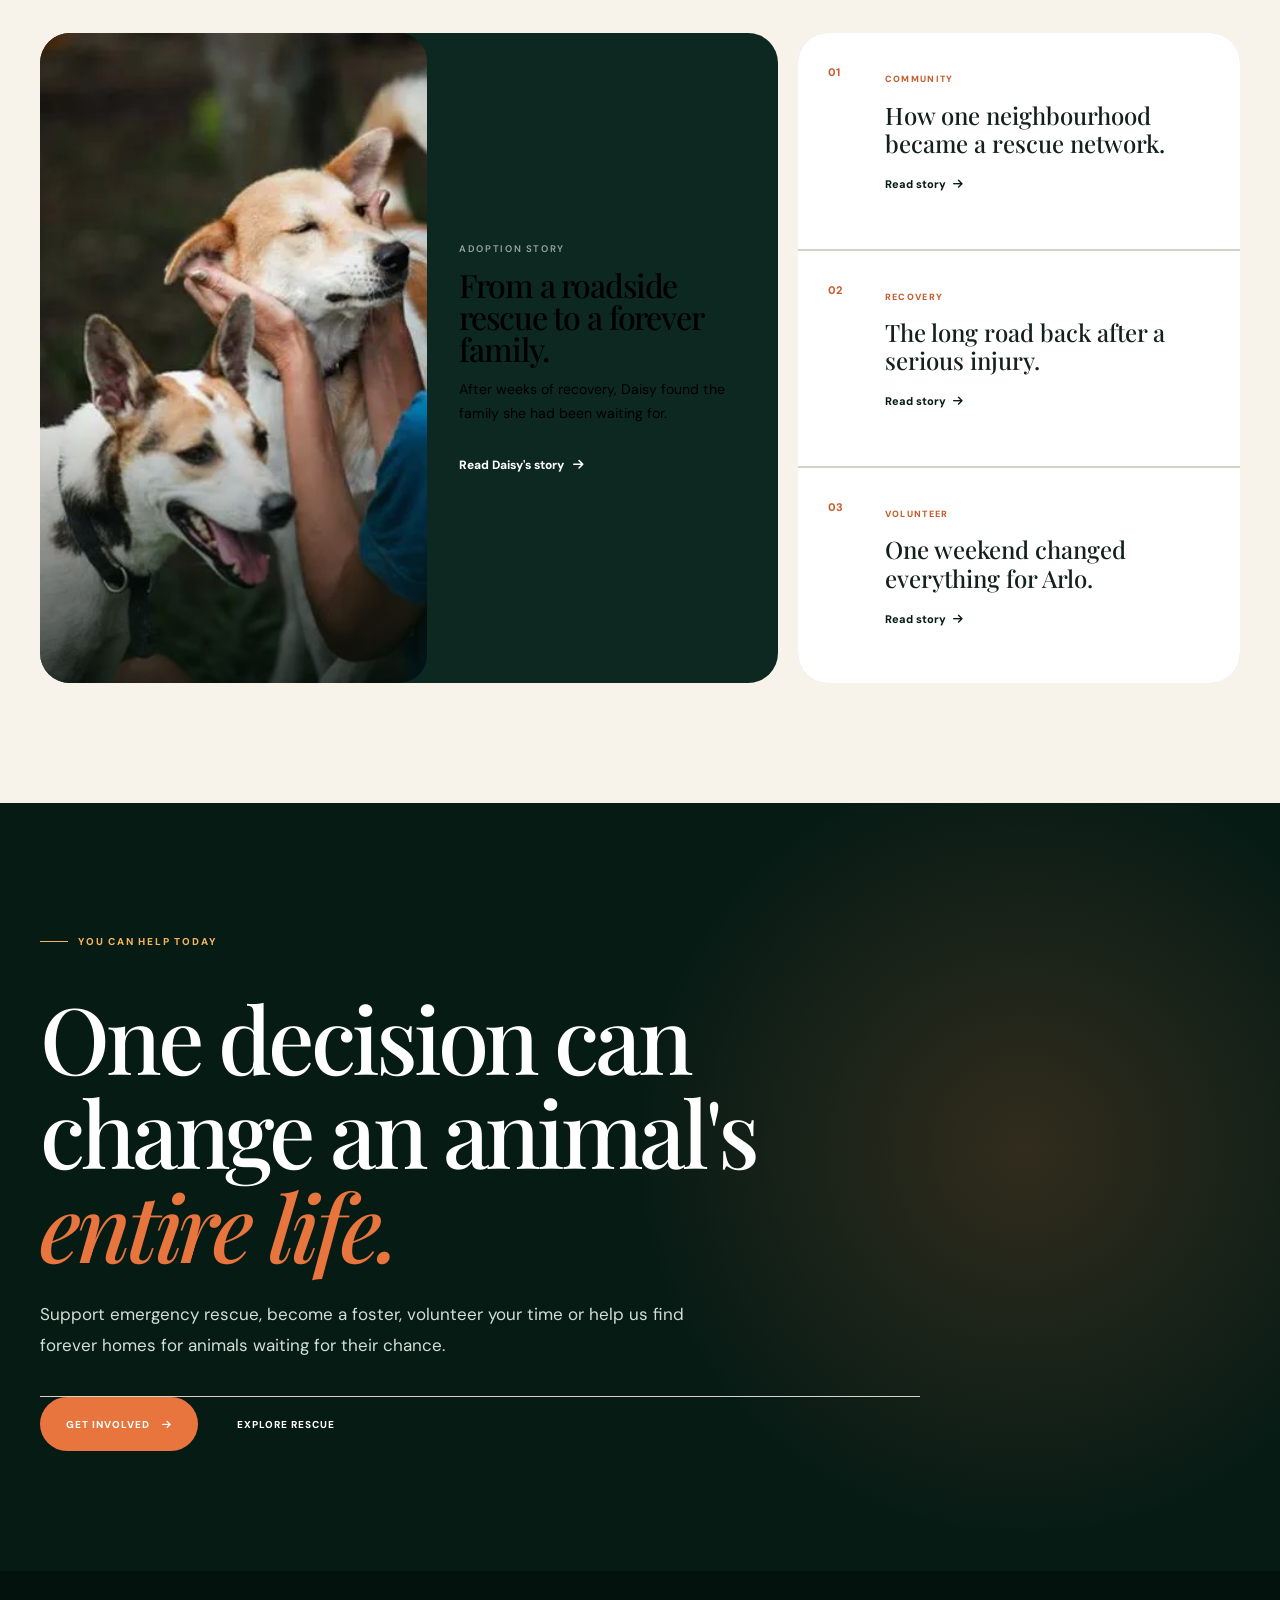
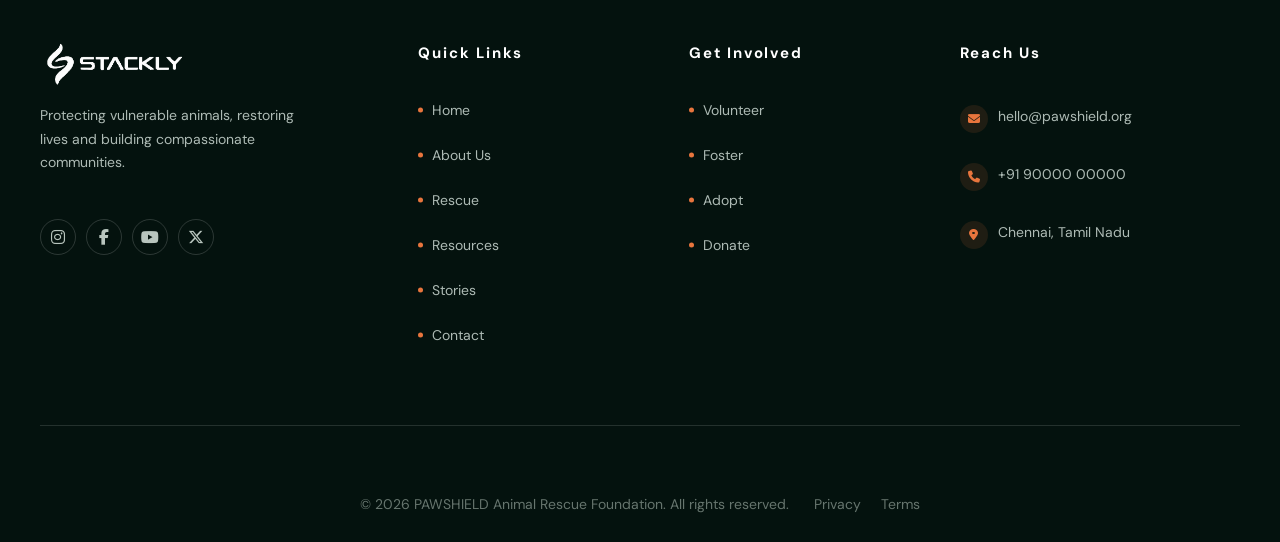
==== commit c7fd2340: "add" ====
--- a/index.html
+++ b/index.html
@@ -97,7 +97,7 @@
 
                 <button class="login-trigger" id="openLogin">
                     <i class="fa-regular fa-user"></i>
-                    Sign In
+                    Login In
                 </button>
 
                 <a href="#help" class="nav-donate">
@@ -108,7 +108,7 @@
             </div>
 
 
-            <button class="mobile-menu-btn" id="menuBtn" aria-label="Open menu">
+            <button class="mobile-menu-btn" id="menuToggle" aria-label="Open menu">
                 <span></span>
                 <span></span>
                 <span></span>
@@ -2119,37 +2119,7 @@
         setInterval(changeHeroSlide, 6500);
 
 
-        /* =====================================================
-           MOBILE NAVIGATION
-        ====================================================== */
-
-        const menuBtn = document.getElementById("menuBtn");
-        const drawerClose = document.getElementById("drawerClose");
-        const mobileOverlay = document.getElementById("mobileOverlay");
-        const mobileDrawer = document.getElementById("mobileDrawer");
-
-        function openMenu() {
-
-            document.body.classList.add("nav-open");
-
-        }
-
-        function closeMenu() {
-
-            document.body.classList.remove("nav-open");
-
-        }
-
-        menuBtn.addEventListener("click", openMenu);
-        drawerClose.addEventListener("click", closeMenu);
-        mobileOverlay.addEventListener("click", closeMenu);
-
-
-        document.querySelectorAll(".mobile-nav a").forEach(link => {
-
-            link.addEventListener("click", closeMenu);
-
-        });
+
 
 
         /* =====================================================
@@ -2416,6 +2386,7 @@
         });
 
     </script>
+   <script src="js/main.js"></script>
    <script src="js/login-modal.js"></script>
    
 </body>
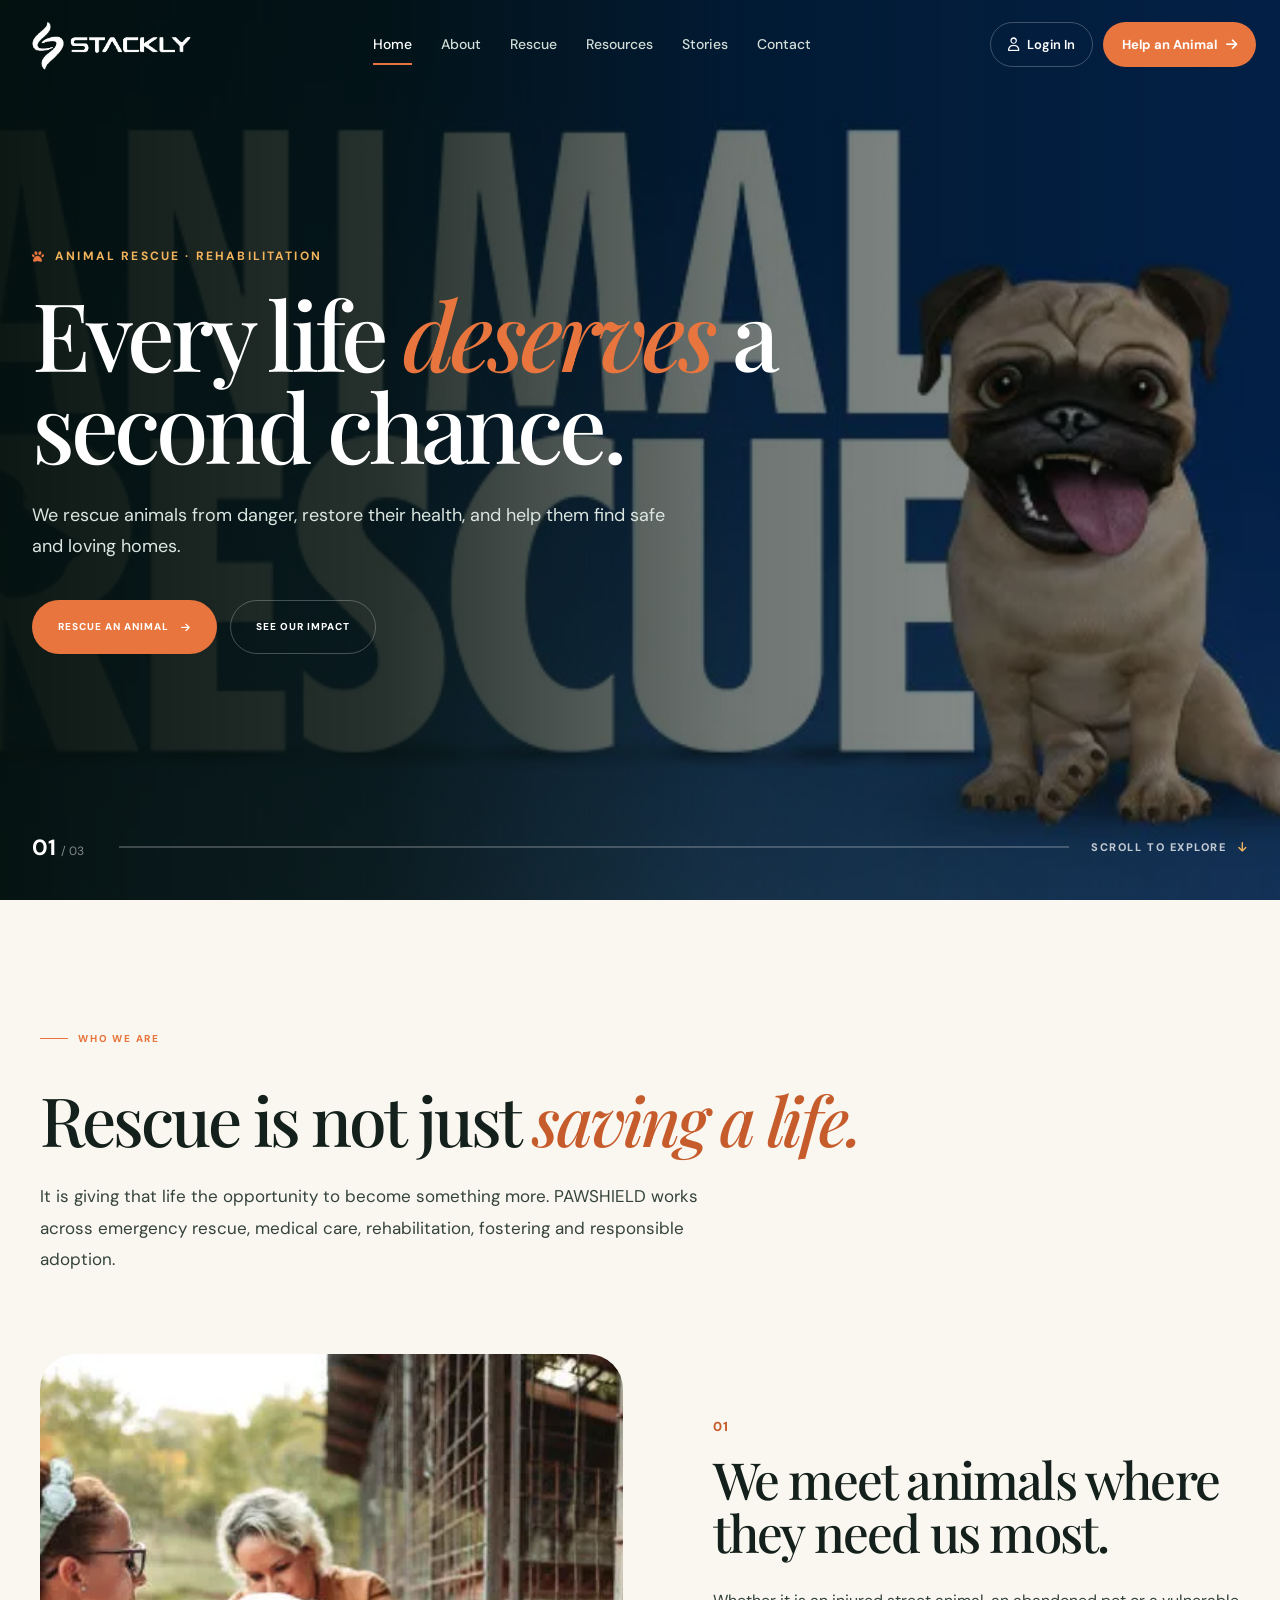
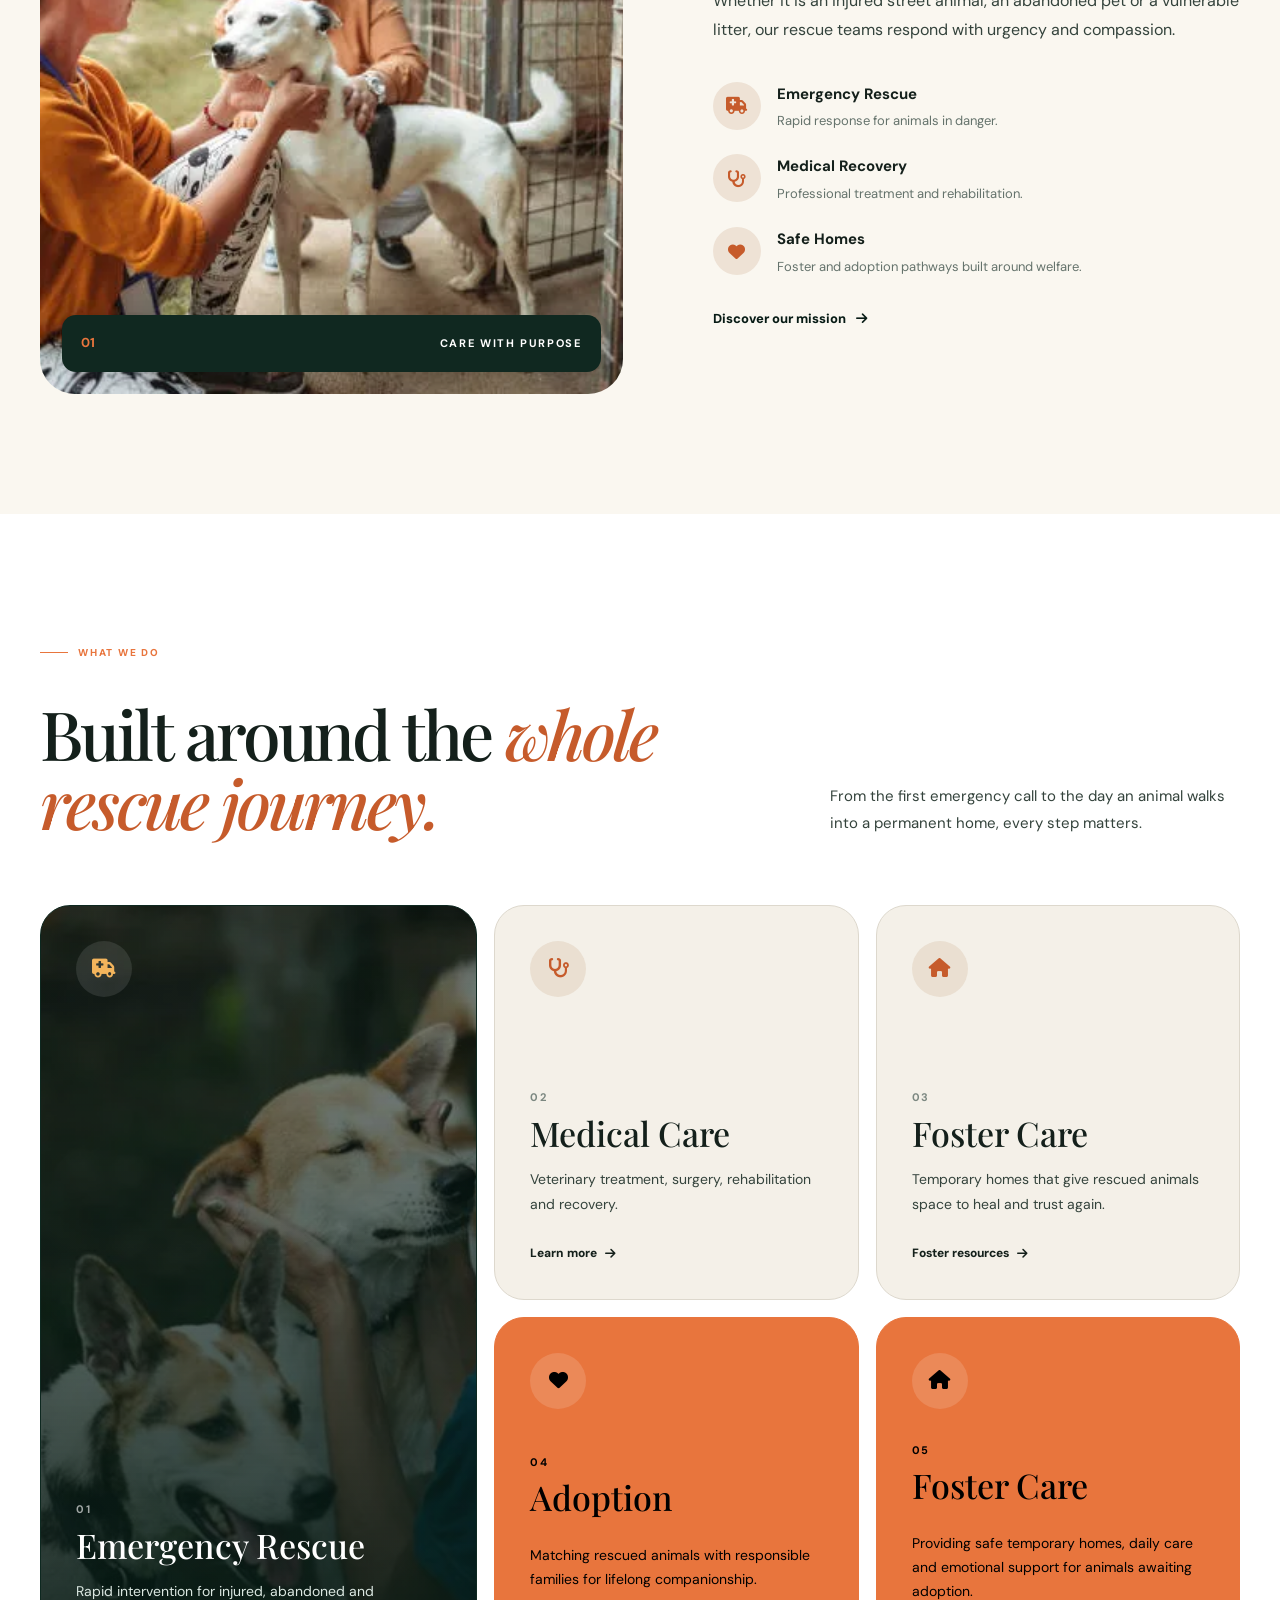
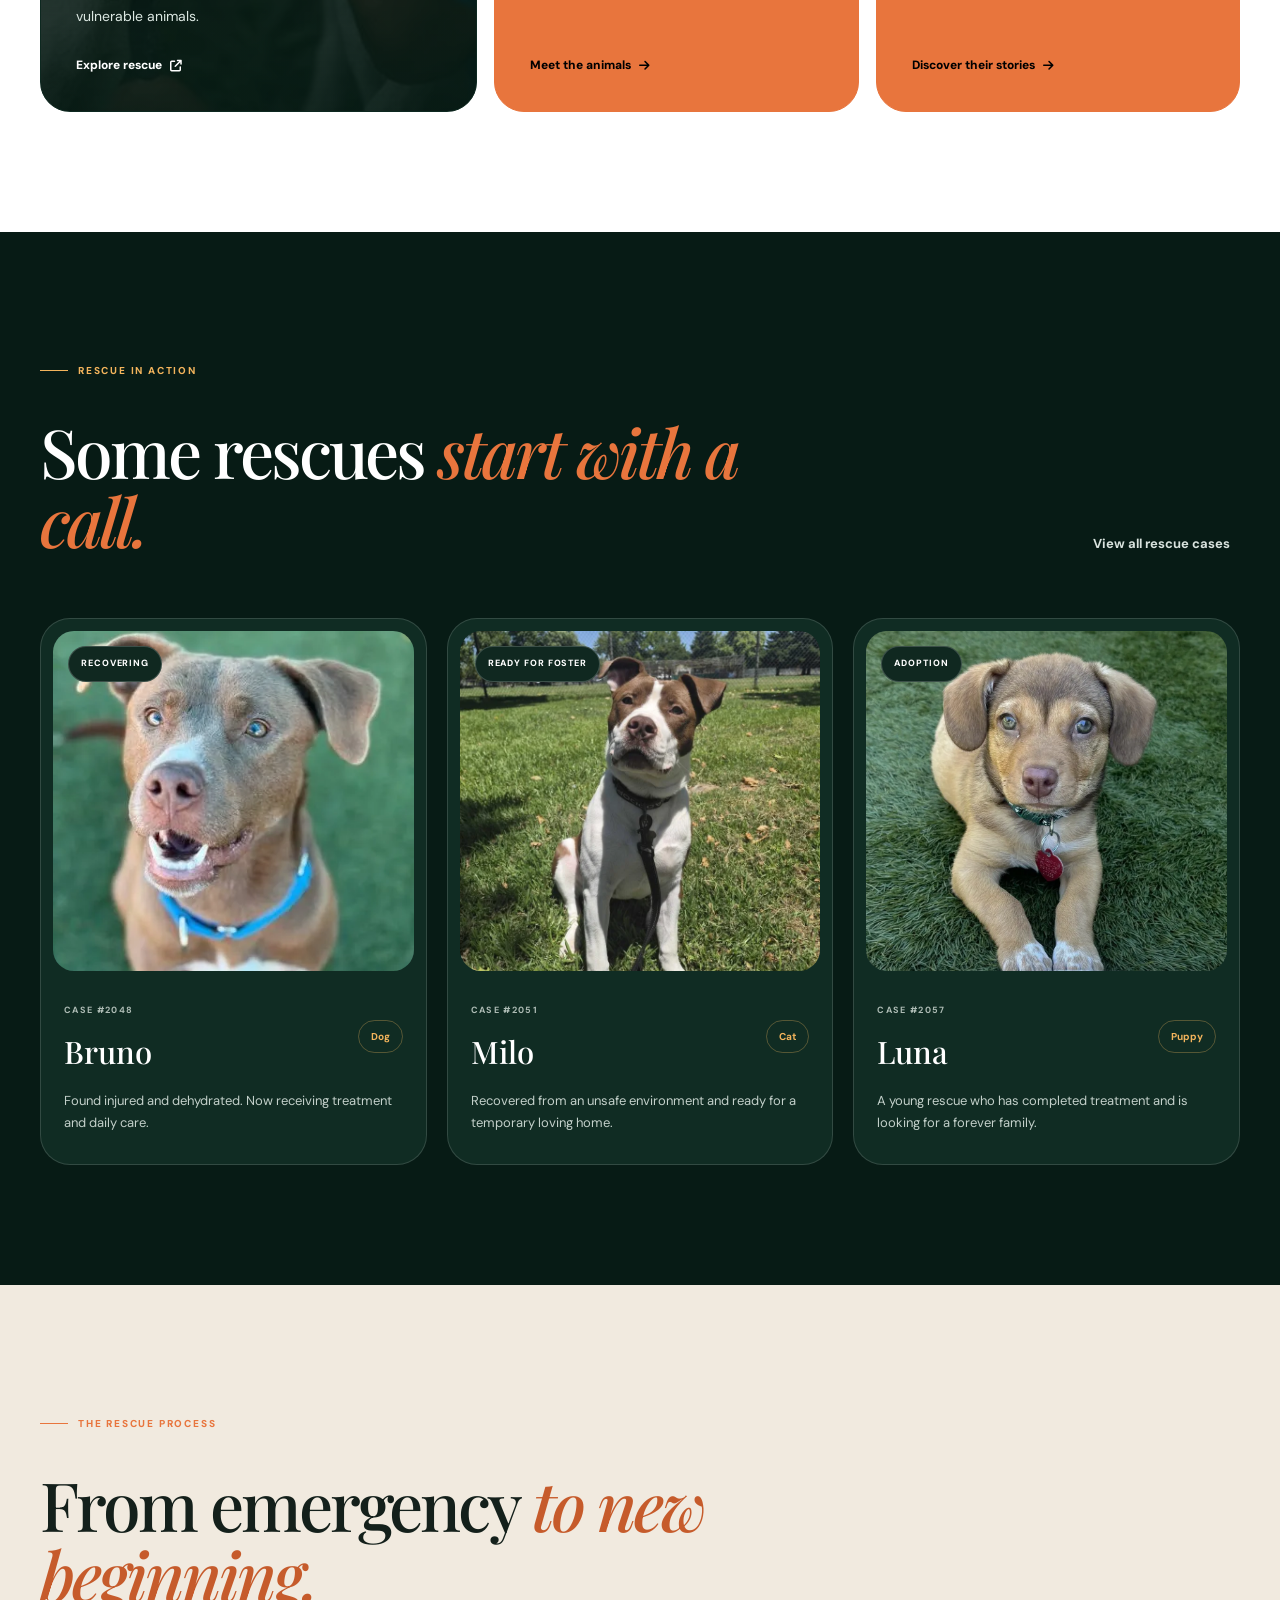
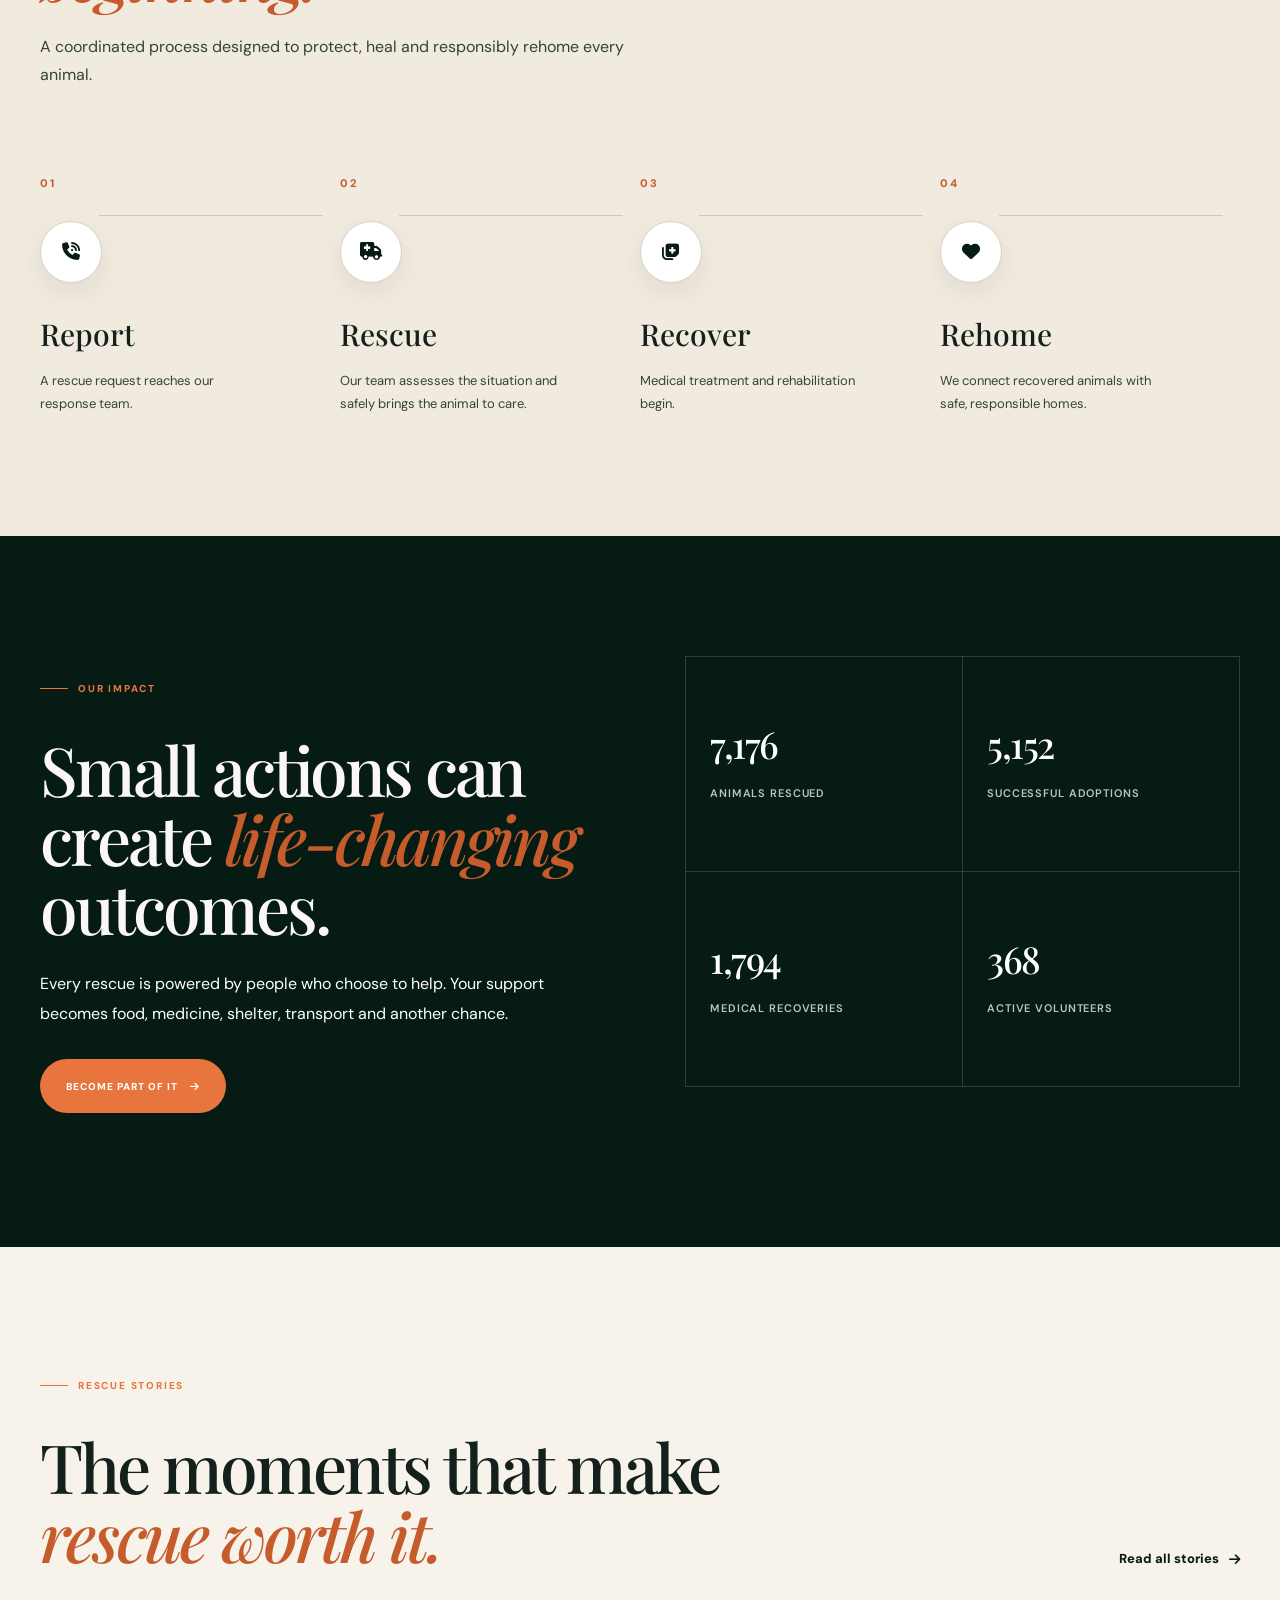
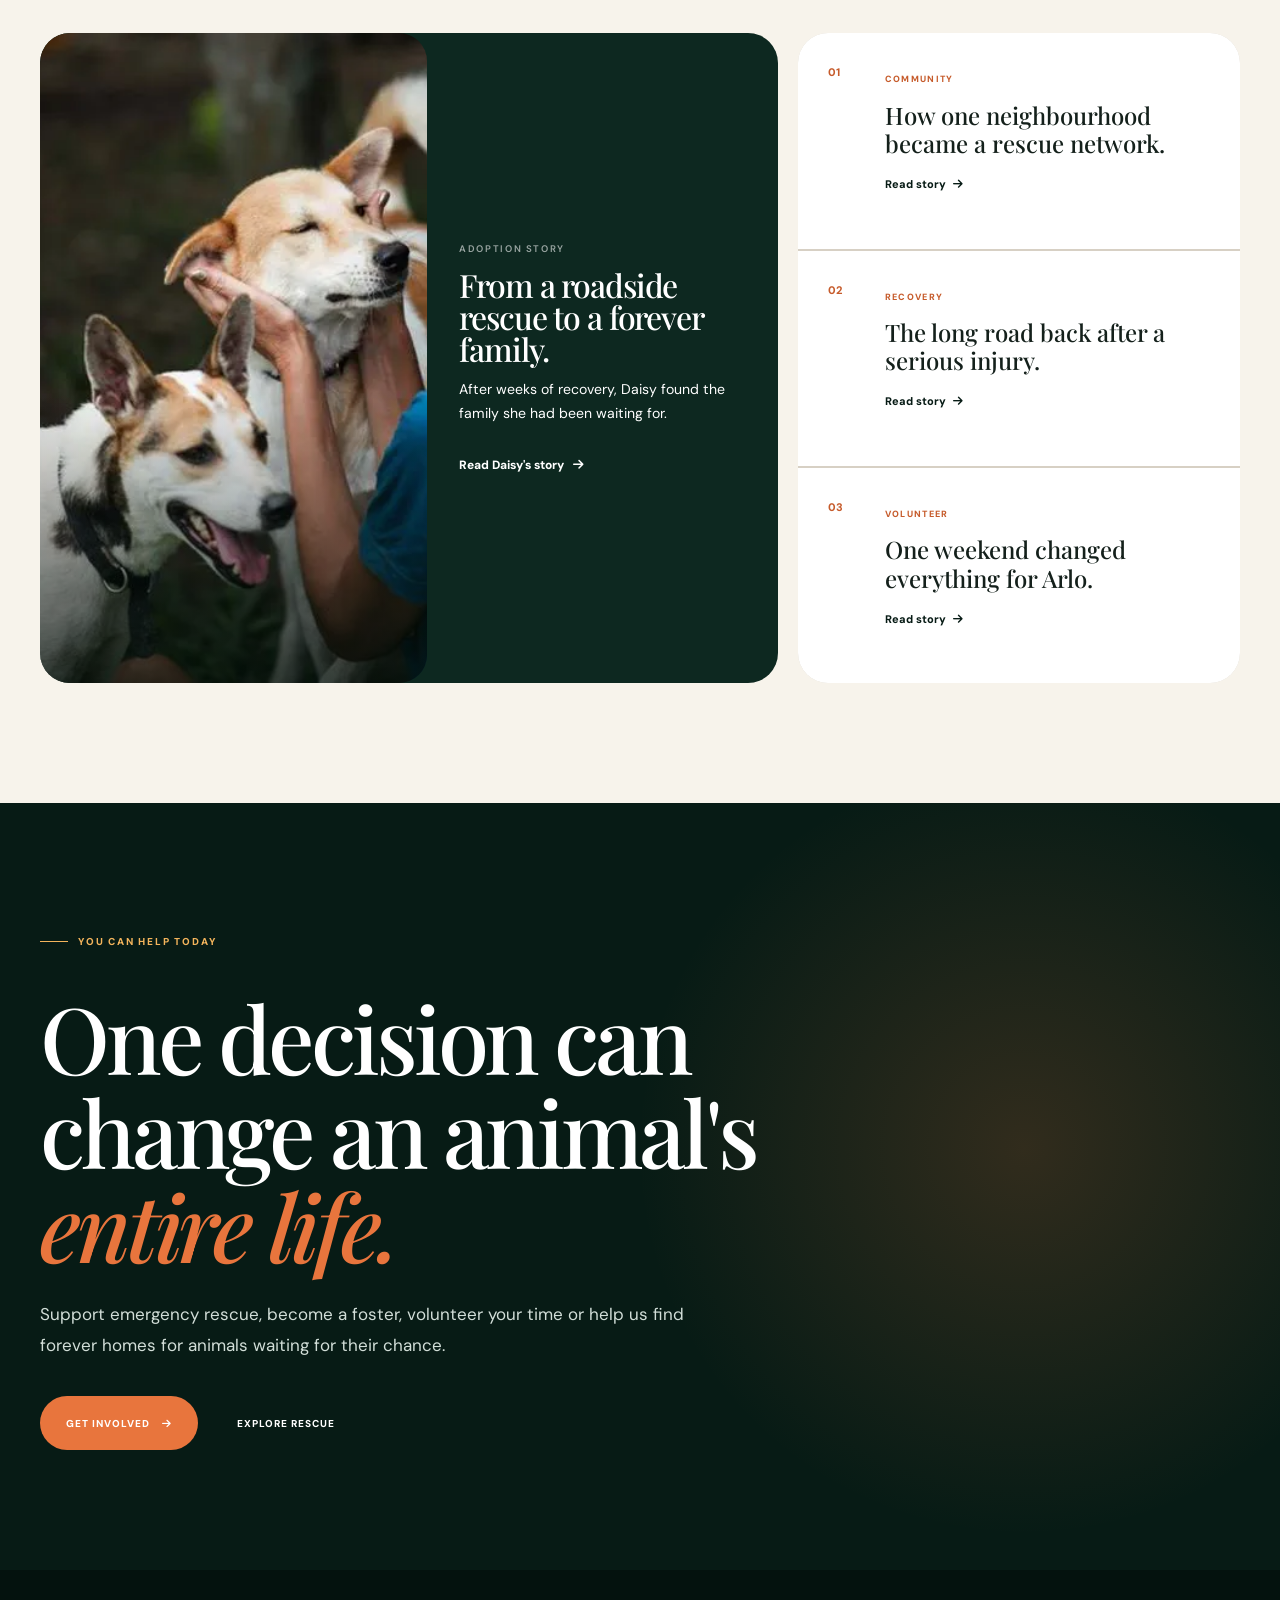
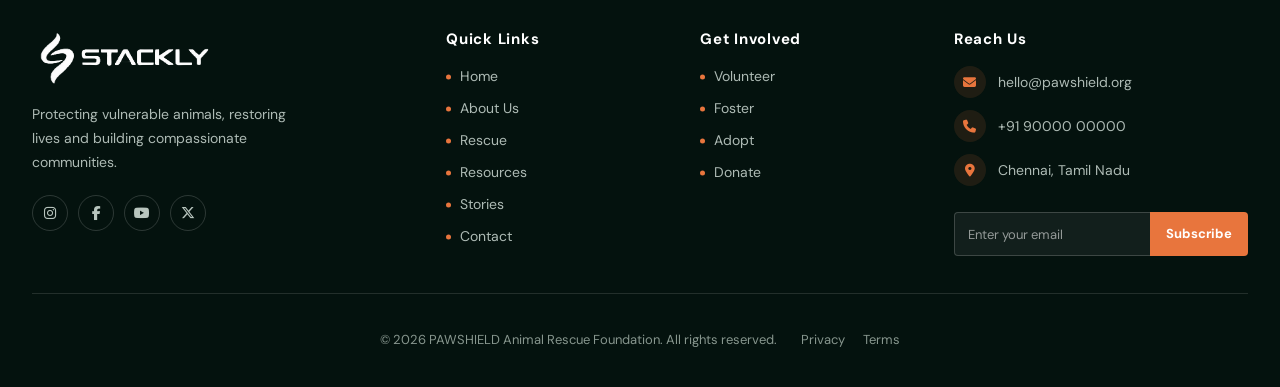
==== commit 18e32d2d: "add" ====
--- a/index.html
+++ b/index.html
@@ -649,7 +649,7 @@
         <i class="fa-solid fa-house"></i>
     </div>
 
-    <span class="service-index">04</span>
+    <span class="service-index">05</span>
 
     <h3>
         Foster Care
@@ -1250,18 +1250,15 @@
 
             <div class="footer-main">
 
-
                 <div class="footer-brand">
 
-                     <a href="index.html" class="brand">
-
-        <img
-            src="assets/logo.webp"
-            alt="PAWSHIELD Animal Rescue Foundation"
-            class="footer-logo"
-        >
-
-    </a>
+                    <a href="index.html" class="brand">
+                        <img
+                            src="assets/logo.webp"
+                            alt="PAWSHIELD Animal Rescue Foundation"
+                            class="footer-logo"
+                        >
+                    </a>
 
                     <p>
                         Protecting vulnerable animals,
@@ -1270,7 +1267,6 @@
                     </p>
 
                     <div class="social-links">
-
                         <a href="#" aria-label="Instagram">
                             <i class="fa-brands fa-instagram"></i>
                         </a>
@@ -1286,7 +1282,6 @@
                         <a href="#" aria-label="X">
                             <i class="fa-brands fa-x-twitter"></i>
                         </a>
-
                     </div>
 
                 </div>
@@ -1296,7 +1291,7 @@
 
                     <h4>Quick Links</h4>
 
-                     <a href="index.html">Home</a>
+                    <a href="index.html">Home</a>
                     <a href="about.html">About Us</a>
                     <a href="rescue.html">Rescue</a>
                     <a href="resources.html">Resources</a>
@@ -1337,6 +1332,17 @@
                         Chennai, Tamil Nadu
                     </p>
 
+                    <div class="footer-subscribe">
+                        <input
+                            type="email"
+                            placeholder="Enter your email"
+                            aria-label="Enter your email"
+                        >
+                        <button type="button">
+                            Subscribe
+                        </button>
+                    </div>
+
                 </div>
 
             </div>
@@ -1407,7 +1413,7 @@
                         class="login-logo">
 
                         <img
-                            src="assets/logo.webp"
+                            src="assets/logo2.webp"
                             alt="PAWSHIELD Animal Rescue Foundation"
                             class="logo-img">
 
--- a/css/style.css
+++ b/css/style.css
@@ -62,7 +62,8 @@
 }
 
 body.modal-open,
-body.nav-open {
+body.nav-open,
+body.login-modal-open {
     overflow: hidden;
 }
 
@@ -735,6 +736,7 @@
     align-items: flex-start;
 
     padding-top: 90px;
+    padding-bottom: 90px;
 }
 
 .hero-eyebrow {
@@ -755,7 +757,7 @@
 }
 
 .hero-content h1 {
-    max-width: 850px;
+    max-width: 960px;
 
     margin-top: 21px;
 
@@ -2002,143 +2004,327 @@
 
 
 /* =========================================================
-   FOOTER
+   GLOBAL FOOTER — UNIFIED & NORMALIZED STYLES
 ========================================================= */
 
 .site-footer {
+    width: 100%;
     background: #04120e;
-
     color: #ffffff;
-
-    padding: 80px 0 27px;
+    padding: 60px 0 35px;
+}
+
+.site-footer .container {
+    width: min(calc(100% - 64px), var(--container, 1240px));
+    margin: 0 auto;
 }
 
 .footer-main {
     display: grid;
-
-    grid-template-columns:
-        2fr
-        1fr
-        1fr
-        1.2fr;
-
-    gap: 60px;
-
-    padding-bottom: 68px;
-
-    border-bottom: 1px solid rgba(255,255,255,.13);
+    grid-template-columns: 1.4fr 0.8fr 0.8fr 1.1fr;
+    column-gap: 40px;
+    row-gap: 35px;
+    align-items: start;
+    padding-bottom: 35px;
+    border-bottom: 1px solid rgba(255, 255, 255, 0.12);
+}
+
+/* Brand Column */
+.footer-brand {
+    display: flex;
+    flex-direction: column;
+    align-items: flex-start;
+    max-width: 300px;
+}
+
+.footer-brand .brand {
+    display: inline-block;
+    margin-bottom: 18px;
+    text-decoration: none;
+}
+
+.footer-logo {
+    width: 150px;
+    height: auto;
+    max-height: 55px;
+    object-fit: contain;
+    display: block;
+    border: none;
+    background: transparent;
+    transition: transform 0.3s ease;
+}
+
+.footer-brand .brand:hover .footer-logo {
+    transform: scale(1.03);
 }
 
 .footer-brand p {
-    max-width: 350px;
-
-    margin-top: 24px;
-
+    max-width: 280px;
+    margin: 0 0 20px;
     color: #aebbb5;
-
-    font-size: 13px;
-    line-height: 1.8;
-}
-
+    font-size: 14px;
+    line-height: 1.7;
+    text-align: left;
+}
+
+/* Social Links */
 .social-links {
     display: flex;
-    gap: 9px;
-
-    margin-top: 24px;
+    flex-direction: row;
+    align-items: center;
+    gap: 10px;
 }
 
 .social-links a {
-    width: 38px;
-    height: 38px;
-
-    display: grid;
-    place-items: center;
-
+    width: 36px;
+    height: 36px;
+    min-width: 36px;
+    display: flex;
+    align-items: center;
+    justify-content: center;
+    border-radius: 50%;
+    border: 1px solid rgba(255, 255, 255, 0.16);
     color: #b8c5be;
-
-    border: 1px solid rgba(255,255,255,.16);
-
-    border-radius: 50%;
-
-    transition: .3s ease;
+    font-size: 14px;
+    text-decoration: none;
+    transition: all 0.3s ease;
 }
 
 .social-links a:hover {
+    background: #e8753d;
+    border-color: #e8753d;
     color: #ffffff;
-    background: var(--orange);
-    border-color: var(--orange);
-
     transform: translateY(-3px);
 }
 
+/* Footer Columns */
 .footer-column {
     display: flex;
     flex-direction: column;
     align-items: flex-start;
-
-    gap: 13px;
 }
 
 .footer-column h4 {
-    margin-bottom: 9px;
-
+    margin: 0 0 18px;
     color: #ffffff;
-
-    font-size: 12px;
+    font-size: 15px;
     font-weight: 700;
-
-    letter-spacing: .12em;
-}
-
-.footer-column a {
+    line-height: 1.2;
+    letter-spacing: 0.05em;
+}
+
+.footer-column > a {
+    position: relative;
+    padding-left: 14px;
+    margin-bottom: 11px;
     color: #aebbb5;
-
-    font-size: 12px;
-
-    transition: .25s ease;
-}
-
-.footer-column a:hover {
+    font-size: 14px;
+    line-height: 1.5;
+    text-decoration: none;
+    text-align: left;
+    transition: color 0.25s ease;
+}
+
+.footer-column > a::before {
+    content: "";
+    position: absolute;
+    left: 0;
+    top: 50%;
+    width: 5px;
+    height: 5px;
+    border-radius: 50%;
+    background: #e8753d;
+    transform: translateY(-50%);
+}
+
+.footer-column > a:hover {
     color: #ffffff;
-    transform: translateX(3px);
+}
+
+/* Reach Us Column */
+.footer-contact {
+    width: 100%;
+    display: flex;
+    flex-direction: column;
+    align-items: flex-start;
+}
+
+.footer-contact h4 {
+    margin: 0 0 18px;
+    color: #ffffff;
+    font-size: 15px;
+    font-weight: 700;
+    line-height: 1.2;
 }
 
 .footer-contact p {
+    width: 100%;
     display: flex;
-    align-items: flex-start;
-    gap: 10px;
-
+    align-items: center;
+    gap: 12px;
+    margin: 0 0 12px;
     color: #aebbb5;
-
-    font-size: 12px;
-}
-
-.footer-contact i {
-    margin-top: 5px;
-
-    color: var(--orange);
-}
-
+    font-size: 14px;
+    line-height: 1.5;
+    text-align: left;
+}
+
+.footer-contact p i {
+    width: 32px;
+    height: 32px;
+    min-width: 32px;
+    display: flex;
+    align-items: center;
+    justify-content: center;
+    border-radius: 50%;
+    background: rgba(232, 117, 61, 0.12);
+    color: #e8753d;
+    font-size: 13px;
+    flex-shrink: 0;
+}
+
+/* Subscribe Form */
+.footer-subscribe {
+    width: 100%;
+    max-width: 100%;
+    display: flex;
+    flex-direction: row;
+    align-items: stretch;
+    margin-top: 14px;
+}
+
+.footer-subscribe input {
+    flex: 1;
+    min-width: 0;
+    height: 44px;
+    padding: 0 13px;
+    border: 1px solid rgba(255, 255, 255, 0.18);
+    border-right: none;
+    border-radius: 4px 0 0 4px;
+    outline: none;
+    background: rgba(255, 255, 255, 0.06);
+    color: #ffffff;
+    font-family: inherit;
+    font-size: 13px;
+}
+
+.footer-subscribe input::placeholder {
+    color: rgba(255, 255, 255, 0.55);
+}
+
+.footer-subscribe input:focus {
+    border-color: #e8753d;
+}
+
+.footer-subscribe button {
+    height: 44px;
+    padding: 0 16px;
+    border: none;
+    border-radius: 0 4px 4px 0;
+    background: #e8753d;
+    color: #ffffff;
+    font-family: inherit;
+    font-size: 13px;
+    font-weight: 700;
+    cursor: pointer;
+    white-space: nowrap;
+    transition: background 0.3s ease, transform 0.3s ease;
+}
+
+.footer-subscribe button:hover {
+    background: #d96330;
+}
+
+/* Footer Bottom */
 .footer-bottom {
+    width: 100%;
+    margin-top: 35px;
+    padding-top: 0;
+    border-top: none;
     display: flex;
-    justify-content: space-between;
-
-    gap: 30px;
-
-    padding-top: 23px;
-
+    flex-direction: row;
+    justify-content: center;
+    align-items: center;
+    gap: 24px;
+    text-align: center;
     color: #87968e;
-
-    font-size: 10px;
-}
-
-.footer-bottom div {
+    font-size: 13px;
+}
+
+.footer-bottom > span {
+    margin: 0;
+    white-space: nowrap;
+}
+
+.footer-bottom > div {
     display: flex;
-    gap: 22px;
+    flex-direction: row;
+    align-items: center;
+    gap: 18px;
+}
+
+.footer-bottom a {
+    color: #87968e;
+    text-decoration: none;
+    white-space: nowrap;
+    transition: color 0.3s ease;
 }
 
 .footer-bottom a:hover {
     color: #ffffff;
+}
+
+/* Responsive Tablet */
+@media (max-width: 900px) {
+    .footer-main {
+        grid-template-columns: 1fr 1fr;
+        column-gap: 35px;
+        row-gap: 32px;
+    }
+
+    .footer-brand {
+        max-width: 100%;
+    }
+}
+
+/* Responsive Mobile */
+@media (max-width: 600px) {
+    .site-footer {
+        padding: 45px 0 25px;
+    }
+
+    .site-footer .container {
+        padding: 0 16px;
+    }
+
+    .footer-main {
+        grid-template-columns: 1fr;
+        gap: 28px;
+    }
+
+    .footer-subscribe {
+        max-width: 100%;
+    }
+
+    .footer-subscribe input {
+        font-size: 12px;
+    }
+
+    .footer-subscribe button {
+        padding: 0 13px;
+        font-size: 12px;
+    }
+
+    .footer-bottom {
+        flex-direction: column;
+        gap: 12px;
+        margin-top: 28px;
+    }
+
+    .footer-bottom > span {
+        white-space: normal;
+        line-height: 1.5;
+    }
 }
 
 
@@ -2920,20 +3106,7 @@
         font-size: 15px;
     }
 
-    .footer-main {
-        grid-template-columns: 1fr 1fr;
-
-        gap: 45px 28px;
-    }
-
-    .footer-brand {
-        grid-column: 1 / -1;
-    }
-
-    .footer-bottom {
-        flex-direction: column;
-        gap: 15px;
-    }
+
 }
 
 
@@ -3031,13 +3204,7 @@
         width: 100%;
     }
 
-    .footer-main {
-        grid-template-columns: 1fr;
-    }
-
-    .footer-brand {
-        grid-column: auto;
-    }
+
 
     .auth-box {
         padding: 30px 22px;
@@ -8028,7 +8195,7 @@
     grid-template-columns: 1.15fr .85fr;
     grid-template-rows: auto auto;
     gap: 24px;
-    align-items: start;
+    align-items: stretch;
 }
 
 .story-editorial {
@@ -12045,401 +12212,7 @@
 }
 
 
-.footer-column > a {
-    position: relative;
-    padding-left: 14px;
-}
-
-.footer-column > a::before {
-    content: "";
-    position: absolute;
-    left: 0;
-    top: 50%;
-    width: 5px;
-    height: 5px;
-    border-radius: 50%;
-    background: #e8753d;
-    transform: translateY(-50%);
-}
-
-
-
-.footer-subscribe {
-    display: flex;
-    margin-top: 18px;
-}
-
-.footer-subscribe input {
-    width: 100%;
-    padding: 11px 13px;
-    border: 1px solid rgba(255, 255, 255, 0.15);
-    background: rgba(255, 255, 255, 0.05);
-    color: #fff;
-    outline: none;
-}
-
-.footer-subscribe input::placeholder {
-    color: rgba(255, 255, 255, 0.5);
-}
-
-.footer-subscribe button {
-    padding: 11px 16px;
-    border: none;
-    background: #e8753d;
-    color: #fff;
-    cursor: pointer;
-    white-space: nowrap;
-}
-
-
-.footer-bottom {
-    display: flex;
-    align-items: center;
-    justify-content: center;
-    gap: 28px;
-    text-align: center;
-    padding-top: 22px;
-    margin-top: 30px;
-    border-top: 1px solid rgba(255, 255, 255, 0.12);
-}
-
-.footer-bottom > span {
-    font-size: 14px;
-    opacity: 0.75;
-}
-
-.footer-bottom > div {
-    display: flex;
-    align-items: center;
-    gap: 22px;
-}
-
-.footer-bottom a {
-    font-size: 14px;
-    color: inherit;
-    text-decoration: none;
-    opacity: 0.75;
-}
-
-
-/* ================================
-   FOOTER ALIGNMENT
-================================ */
-
-.site-footer {
-    width: 100%;
-    padding: 70px 0 25px;
-}
-
-.site-footer .container {
-    width: 100%;
-    max-width: 1200px;
-    margin: 0 auto;
-}
-
-.footer-main {
-    display: grid;
-    grid-template-columns: 1.5fr 1fr 1fr 1.3fr;
-    gap: 55px;
-    align-items: start;
-}
-
-
-/* BRAND */
-
-.footer-brand {
-    display: flex;
-    flex-direction: column;
-    align-items: flex-start;
-}
-
-.footer-logo {
-    width: 145px;
-    height: auto;
-    display: block;
-    object-fit: contain;
-    margin-bottom: 18px;
-}
-
-.footer-brand p {
-    max-width: 280px;
-    margin: 0 0 20px;
-    font-size: 14px;
-    line-height: 1.7;
-}
-
-
-/* SOCIAL */
-
-.social-links {
-    display: flex;
-    align-items: center;
-    gap: 10px;
-}
-
-.social-links a {
-    width: 36px;
-    height: 36px;
-    display: flex;
-    align-items: center;
-    justify-content: center;
-    border-radius: 50%;
-    text-decoration: none;
-}
-
-
-/* FOOTER COLUMNS */
-
-.footer-column {
-    display: flex;
-    flex-direction: column;
-    align-items: flex-start;
-}
-
-.footer-column h4 {
-    margin: 0 0 20px;
-    font-size: 15px;
-    font-weight: 700;
-}
-
-.footer-column > a {
-    position: relative;
-    padding-left: 14px;
-    margin-bottom: 11px;
-    font-size: 14px;
-    text-decoration: none;
-    line-height: 1.5;
-}
-
-.footer-column > a::before {
-    content: "";
-    position: absolute;
-    left: 0;
-    top: 50%;
-    width: 5px;
-    height: 5px;
-    border-radius: 50%;
-    background: #e8753d;
-    transform: translateY(-50%);
-}
-
-
-/* REACH US */
-
-.footer-contact p {
-    display: flex;
-    align-items: center;
-    gap: 10px;
-    margin: 0 0 12px;
-    font-size: 14px;
-    line-height: 1.5;
-}
-
-.footer-contact p i {
-    width: 28px;
-    height: 28px;
-    min-width: 28px;
-    display: flex;
-    align-items: center;
-    justify-content: center;
-    border-radius: 50%;
-    background: rgba(232, 117, 61, 0.12);
-    color: #e8753d;
-    font-size: 12px;
-}
-
-
-/* SUBSCRIBE */
-
-.footer-subscribe {
-    width: 100%;
-    display: flex;
-    align-items: stretch;
-    margin-top: 12px;
-}
-
-.footer-subscribe input {
-    width: 100%;
-    min-width: 0;
-    height: 42px;
-    padding: 0 12px;
-    border: 1px solid rgba(255, 255, 255, 0.15);
-    border-right: none;
-    outline: none;
-    background: rgba(255, 255, 255, 0.05);
-    color: #fff;
-    font-size: 13px;
-}
-
-.footer-subscribe input::placeholder {
-    color: rgba(255, 255, 255, 0.5);
-}
-
-.footer-subscribe button {
-    height: 42px;
-    padding: 0 15px;
-    border: none;
-    background: #e8753d;
-    color: #fff;
-    font-size: 13px;
-    font-weight: 600;
-    cursor: pointer;
-    white-space: nowrap;
-}
-
-
-/* ================================
-   FOOTER BOTTOM
-================================ */
-
-.footer-bottom {
-    width: 100%;
-    display: flex;
-    align-items: center;
-    justify-content: center;
-    gap: 28px;
-    margin-top: 45px;
-    padding-top: 22px;
-    border-top: 1px solid rgba(255, 255, 255, 0.12);
-    text-align: center;
-}
-
-.footer-bottom > span {
-    font-size: 14px;
-    line-height: 1.5;
-    opacity: 0.75;
-}
-
-.footer-bottom > div {
-    display: flex;
-    align-items: center;
-    gap: 22px;
-}
-
-.footer-bottom a {
-    font-size: 14px;
-    text-decoration: none;
-    color: inherit;
-    opacity: 0.75;
-    transition: 0.3s ease;
-}
-
-.footer-bottom a:hover {
-    opacity: 1;
-    color: #e8753d;
-}
-
-
-/* ================================
-   TABLET
-================================ */
-
-@media (max-width: 900px) {
-
-    .footer-main {
-        grid-template-columns: 1.2fr 1fr 1fr;
-        gap: 40px;
-    }
-
-    .footer-contact {
-        grid-column: 1 / -1;
-    }
-
-    .footer-subscribe {
-        max-width: 380px;
-    }
-}
-
-
-/* ================================
-   MOBILE
-================================ */
-
-@media (max-width: 600px) {
-
-    .site-footer {
-        padding: 50px 0 22px;
-    }
-
-    .site-footer .container {
-        padding: 0 20px;
-    }
-
-    .footer-main {
-        grid-template-columns: 1fr;
-        gap: 32px;
-    }
-
-    .footer-brand,
-    .footer-column {
-        align-items: flex-start;
-    }
-
-    .footer-logo {
-        width: 130px;
-    }
-
-    .footer-brand p {
-        max-width: 100%;
-    }
-
-    .footer-contact {
-        grid-column: auto;
-    }
-
-    .footer-subscribe {
-        max-width: 100%;
-    }
-
-    .footer-bottom {
-        flex-direction: column;
-        gap: 12px;
-        margin-top: 35px;
-    }
-
-    .footer-bottom > span {
-        font-size: 13px;
-    }
-
-    .footer-bottom a {
-        font-size: 13px;
-    }
-}
-
-
-
-
-.footer-bottom {
-    width: 100% !important;
-    display: flex !important;
-    flex-direction: row !important;
-    justify-content: center !important;
-    align-items: center !important;
-    gap: 25px !important;
-    text-align: center !important;
-}
-
-.footer-bottom > span {
-    margin: 0 !important;
-    white-space: nowrap;
-}
-
-.footer-bottom > div {
-    display: flex !important;
-    flex-direction: row !important;
-    align-items: center !important;
-    gap: 20px !important;
-}
-
-.footer-bottom a {
-    white-space: nowrap;
-}
-
-
-
-.footer-bottom {
-    border-top: none !important;
-}
+
 
 
 .story-intro p {
@@ -12500,4 +12273,190 @@
     height: auto;
     display: block;
     object-fit: contain;
+}
+
+
+
+/* =========================================
+   SERVICE CARD — BLACK TEXT + ALIGNMENT
+========================================= */
+
+.service-card.service-accent {
+    display: flex;
+    flex-direction: column;
+    align-items: flex-start;
+    text-align: left;
+}
+
+/* Number */
+.service-card.service-accent .service-index {
+    color: #000000 !important;
+}
+
+/* Heading */
+.service-card.service-accent h3 {
+    color: #000000 !important;
+    margin-bottom: 12px;
+}
+
+/* Description */
+.service-card.service-accent p {
+    color: #000000 !important;
+    line-height: 1.7;
+    margin-bottom: 20px;
+}
+
+/* Bottom link */
+.service-card.service-accent a {
+    color: #000000 !important;
+    margin-top: auto;
+}
+
+/* Arrow */
+.service-card.service-accent a i {
+    color: #000000 !important;
+}
+
+/* Icon */
+.service-card.service-accent .service-icon {
+    color: #000000 !important;
+}
+
+
+
+.impact-copy p {
+    color: #ffffff !important;
+}
+
+
+
+.story-feature .story-content h3,
+.story-feature .story-content p {
+    color: #ffffff !important;
+}
+
+
+.help-content p {
+    border: none !important;
+    border-bottom: none !important;
+    border-top: none !important;
+}
+
+.help-actions {
+    border: none !important;
+    border-top: none !important;
+}
+
+.help-content p::before,
+.help-content p::after,
+.help-actions::before,
+.help-actions::after {
+    content: none !important;
+    display: none !important;
+}
+
+
+
+
+
+.principle-card,
+.principle-card.featured,
+.principle-card.dark {
+    background: #f1eadf !important;
+    color: #071b15 !important;
+    border: 1px solid rgba(7, 27, 21, 0.08);
+}
+
+.principle-card h3,
+.principle-card p,
+.principle-card .principle-top span,
+.principle-card a {
+    color: #071b15 !important;
+}
+
+.principle-card .principle-top i,
+.principle-card a i {
+    color: #e8753d !important;
+}
+
+
+
+/* Remove dark overlay */
+.rescue-hero-overlay {
+    background: transparent !important;
+    opacity: 1 !important;
+}
+
+/* Keep text clearly visible */
+.rescue-slide-copy h1 {
+    color: #ffffff !important;
+    text-shadow: 0 3px 12px rgba(0, 0, 0, 0.75);
+}
+
+.rescue-slide-copy h1 em {
+    color: #e8753d !important;
+}
+
+.rescue-slide-copy p {
+    color: #ffffff !important;
+    text-shadow: 0 2px 8px rgba(0, 0, 0, 0.75);
+}
+
+.rescue-slide-copy span {
+    color: #f3b45c !important;
+    text-shadow: 0 2px 8px rgba(0, 0, 0, 0.7);
+}
+
+
+/* All Method Cards - Same Background */
+.method-card,
+.method-card.featured {
+    background: #f1eadf !important;
+    color: #071b15 !important;
+}
+
+/* Same text color */
+.method-card h3,
+.method-card p,
+.method-card .method-number {
+    color: #071b15 !important;
+}
+
+/* Same icon color */
+.method-card .method-icon {
+    color: #e8753d !important;
+}
+
+/* Same bottom line */
+.method-card .method-line {
+    background: rgba(7, 27, 21, 0.15) !important;
+}
+
+
+.impact-content h2 {
+    color: #ffffff !important;
+}
+
+.impact-content h2 span {
+    color: #ffffff !important;
+}
+
+
+.resources-hero-overlay {
+    background: transparent !important;
+    opacity: 1 !important;
+    visibility: visible !important;
+}
+
+
+
+.story-editorial .story-content span,
+.story-editorial .story-content h3,
+.story-editorial .story-content p,
+.story-editorial .story-content .story-read {
+    color: #ffffff !important;
+}
+
+.story-editorial .story-content .story-read i {
+    color: #ffffff !important;
 }
